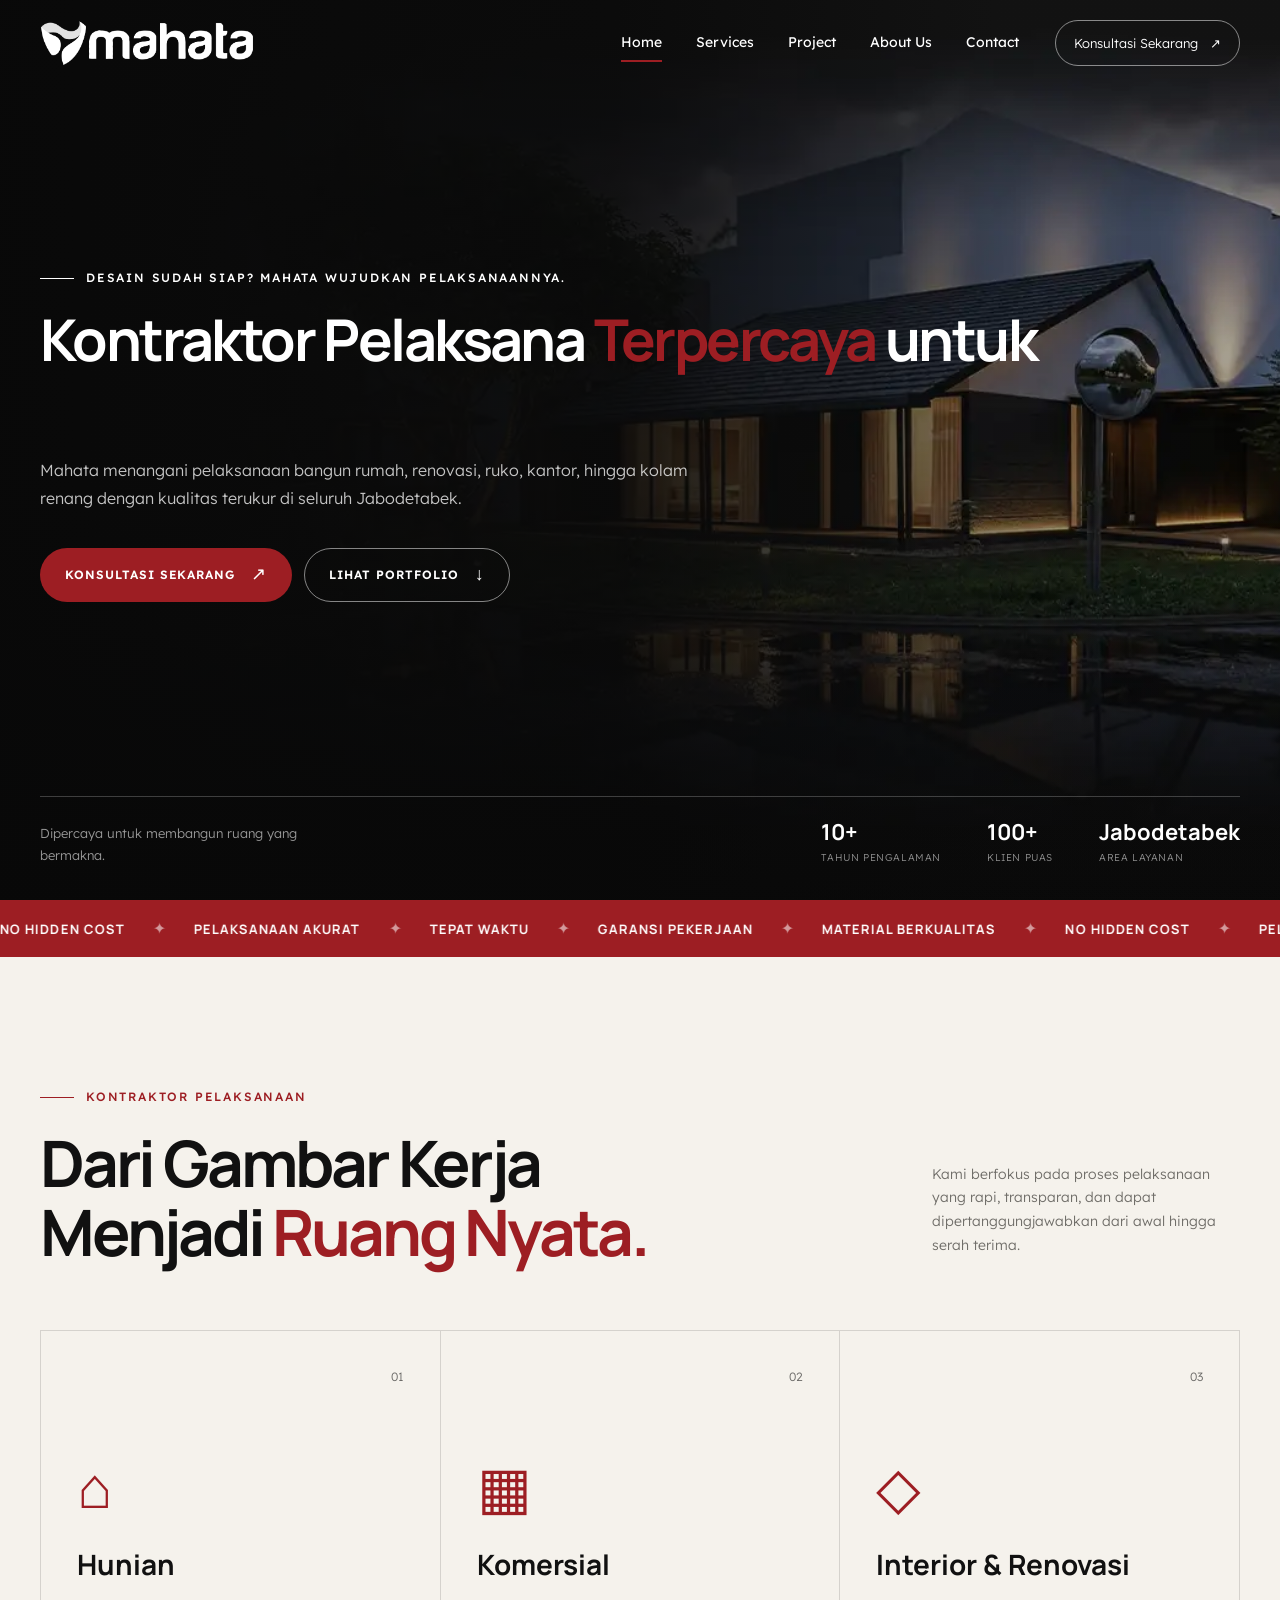
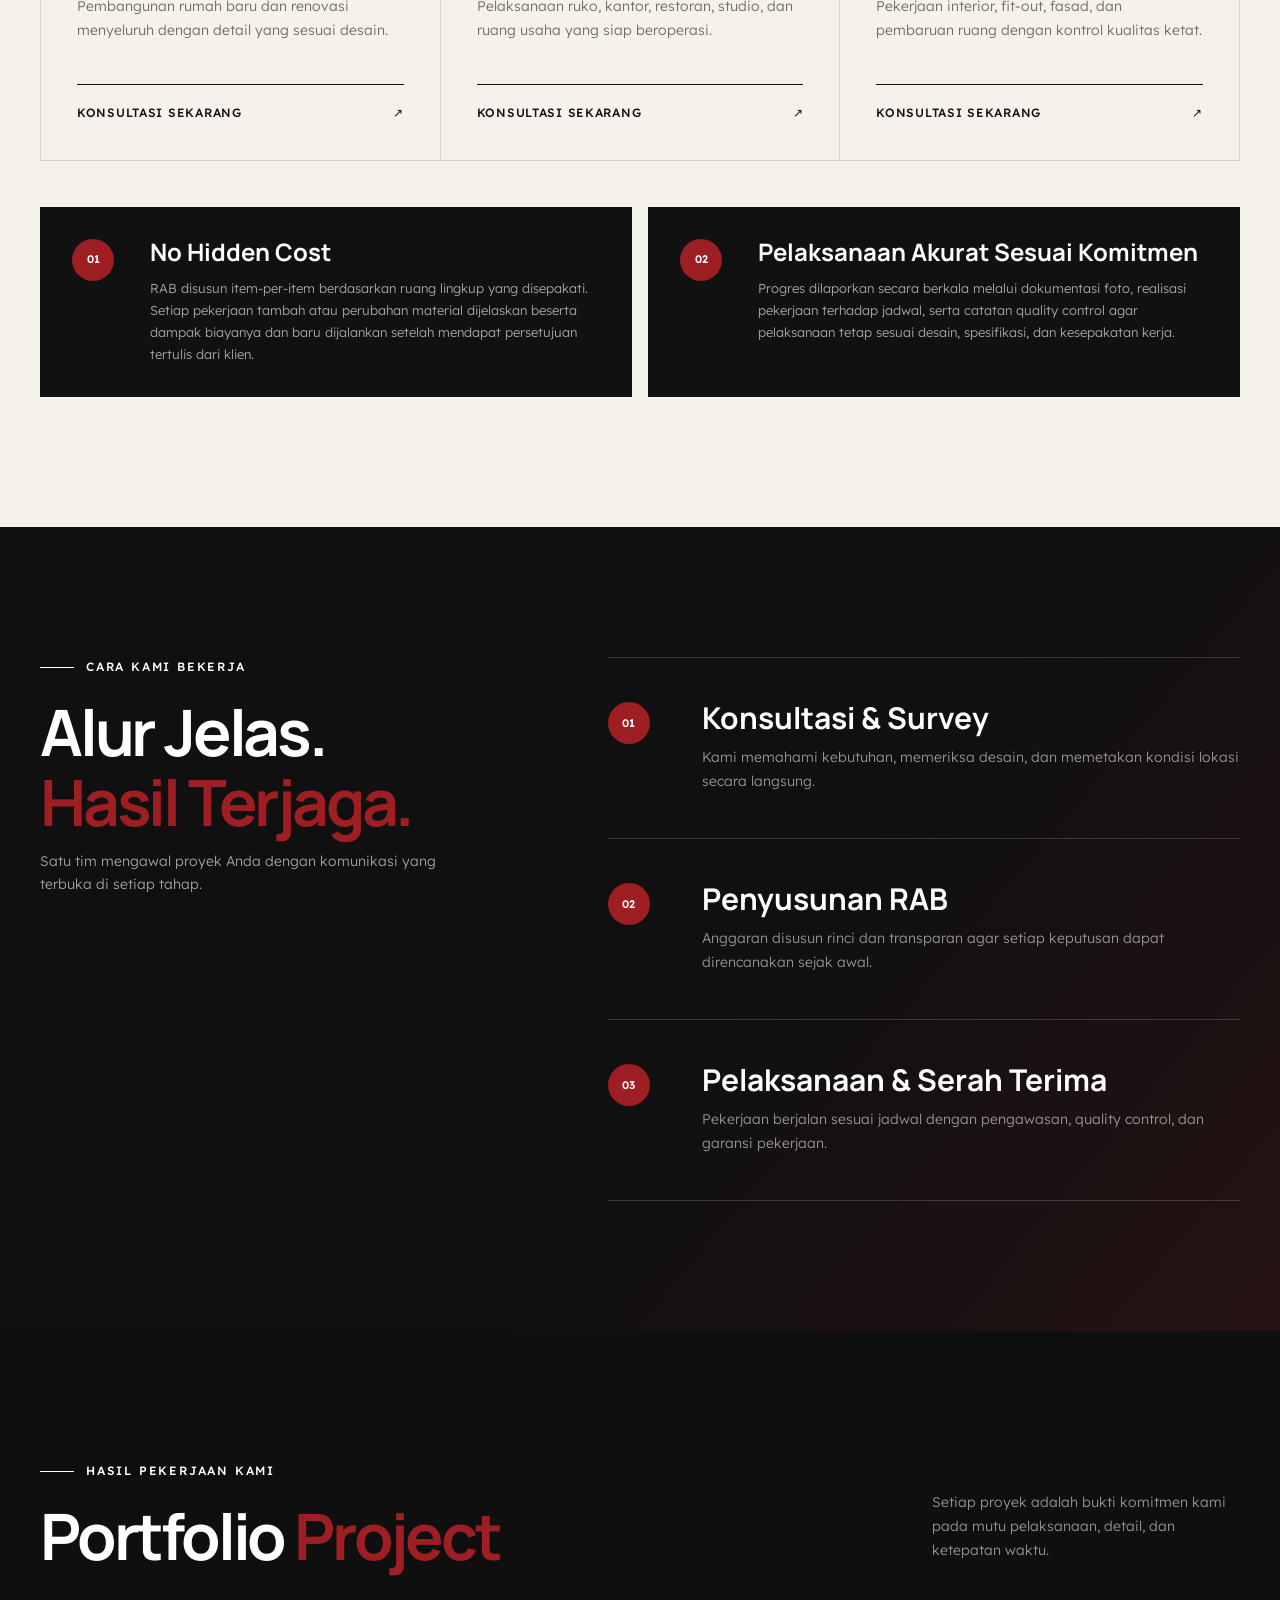
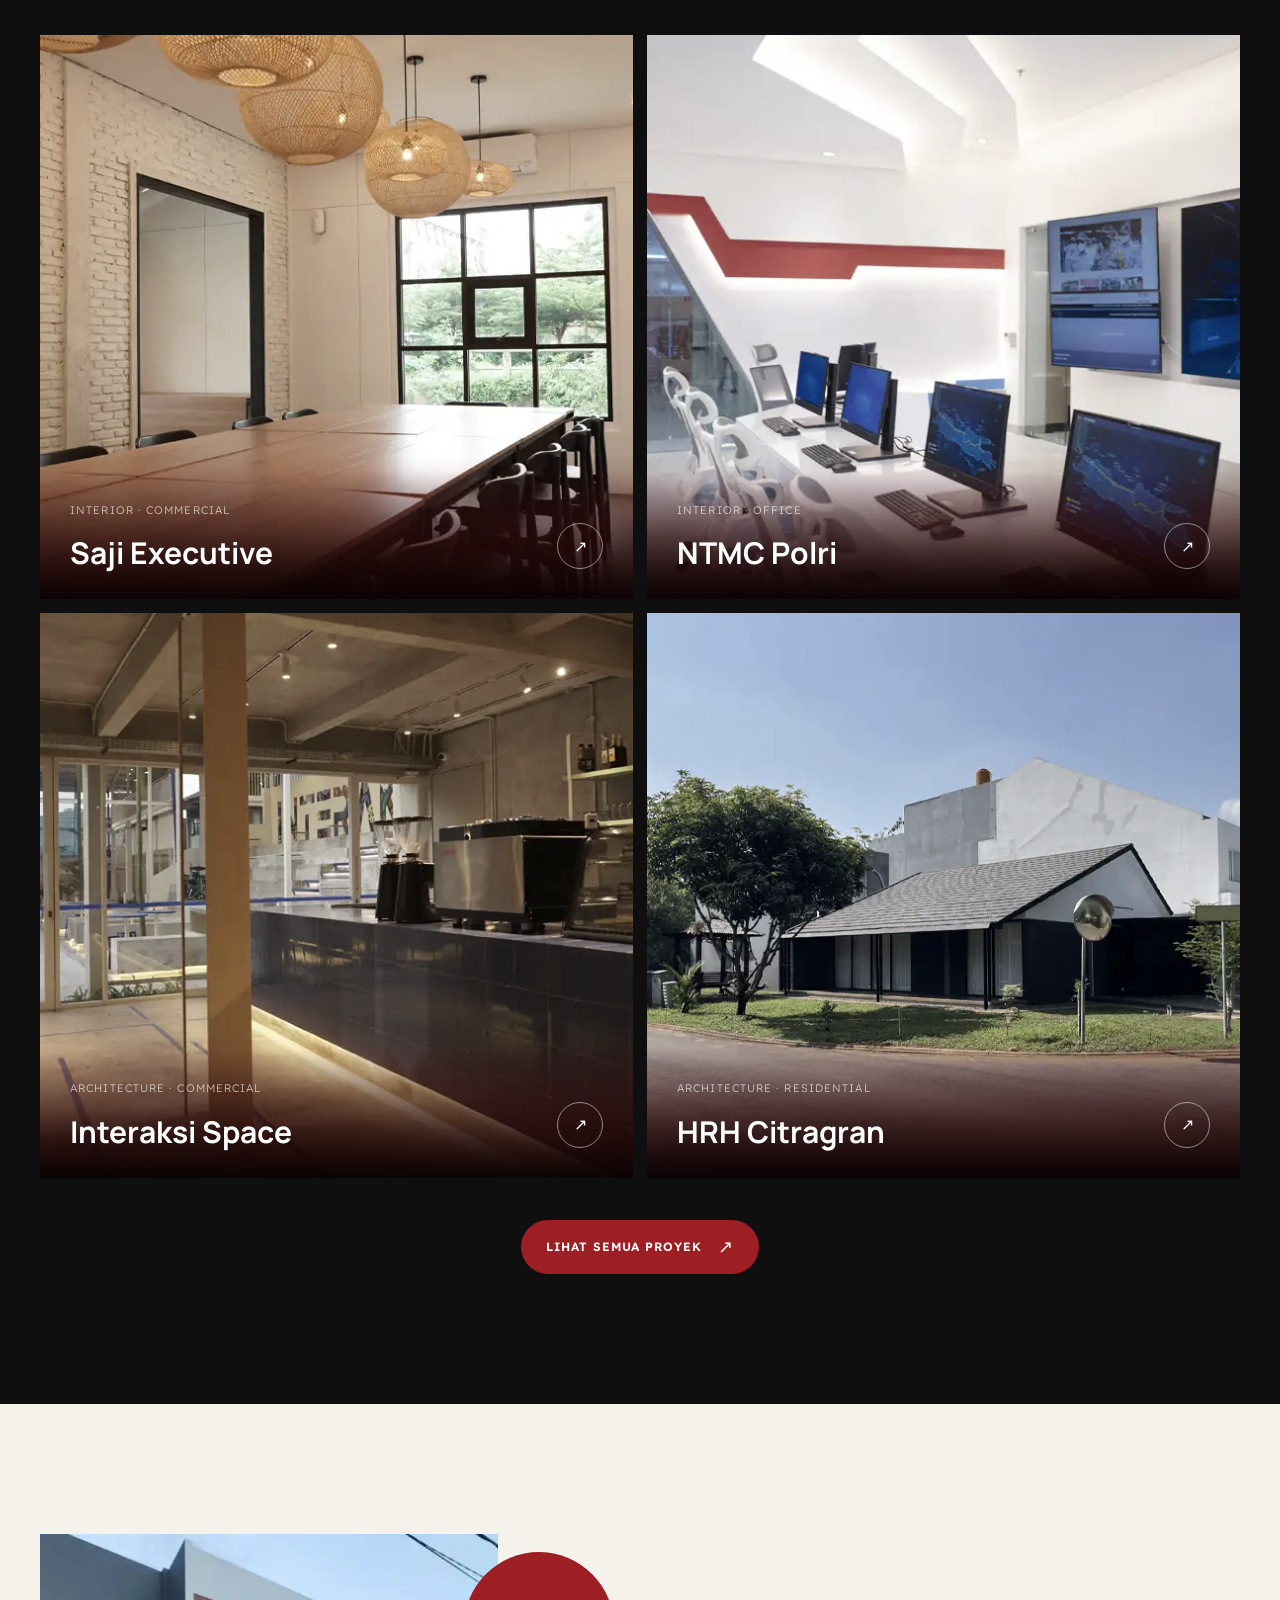
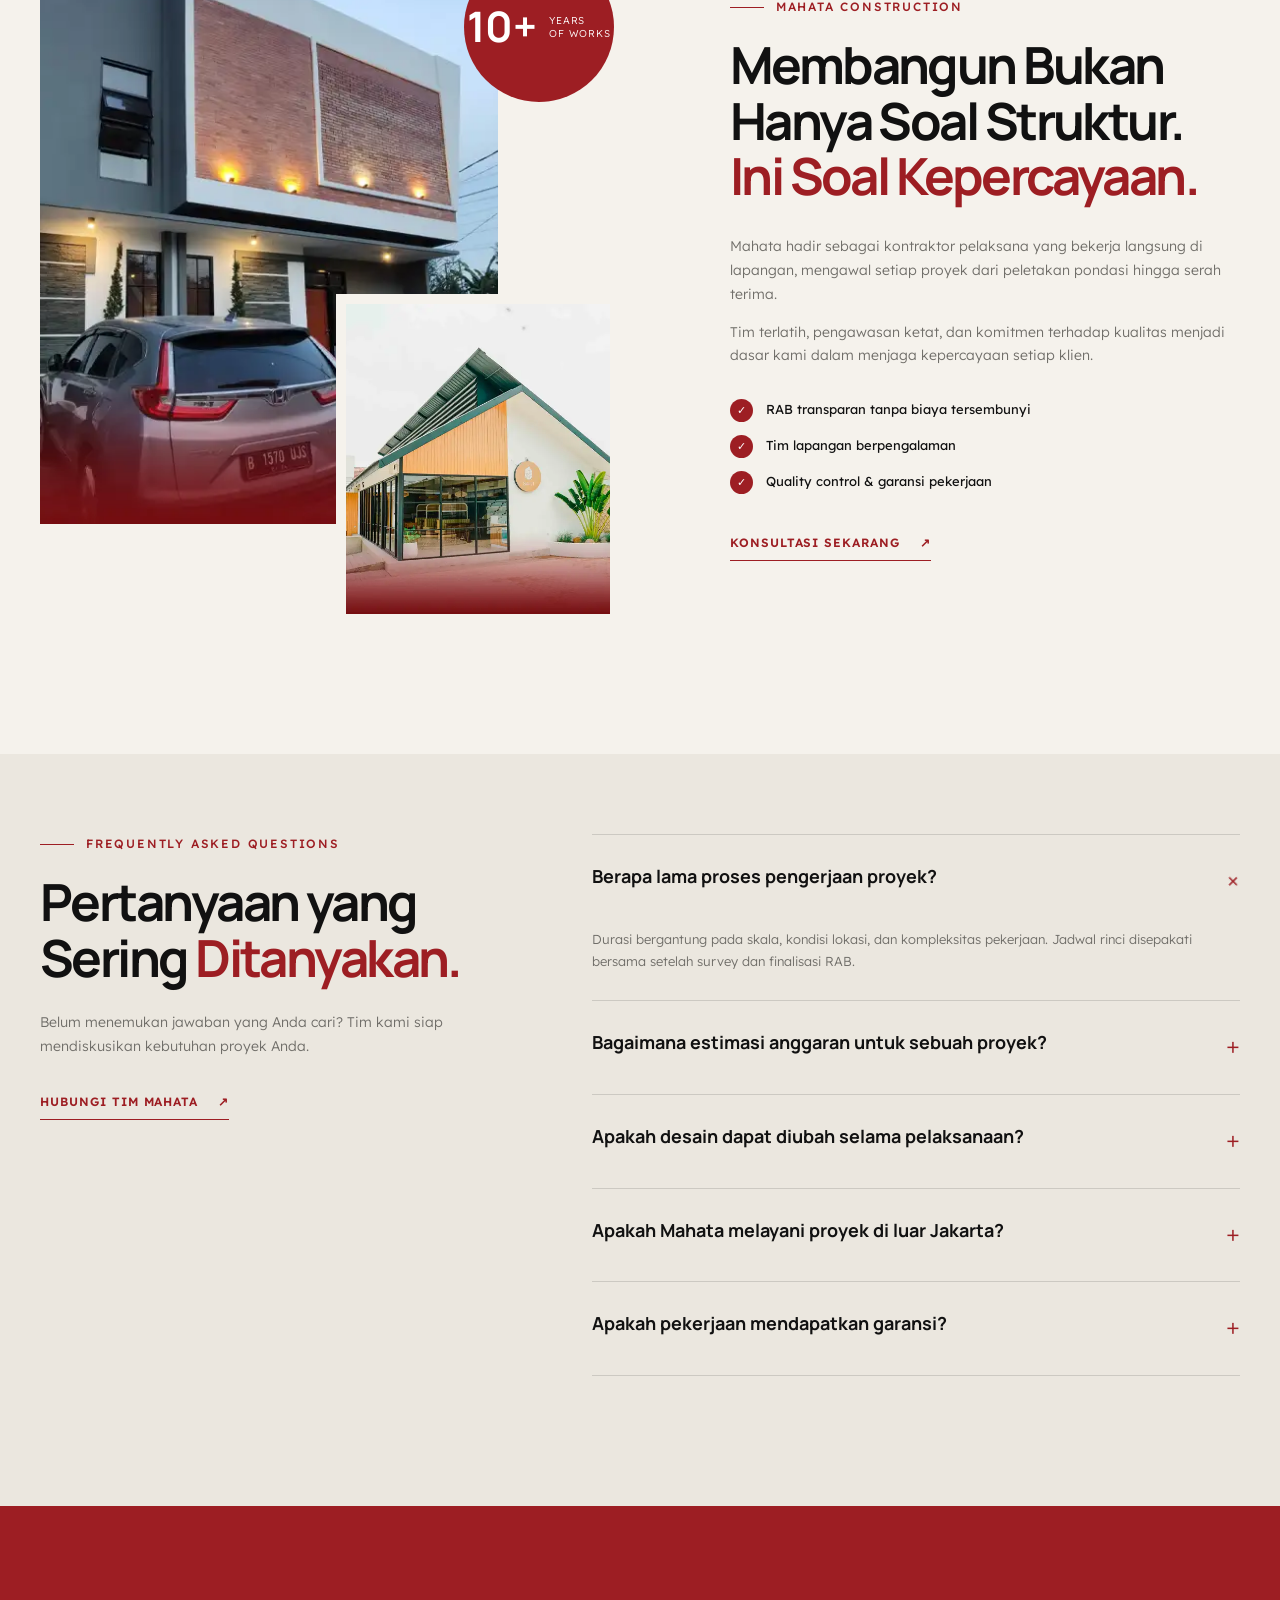
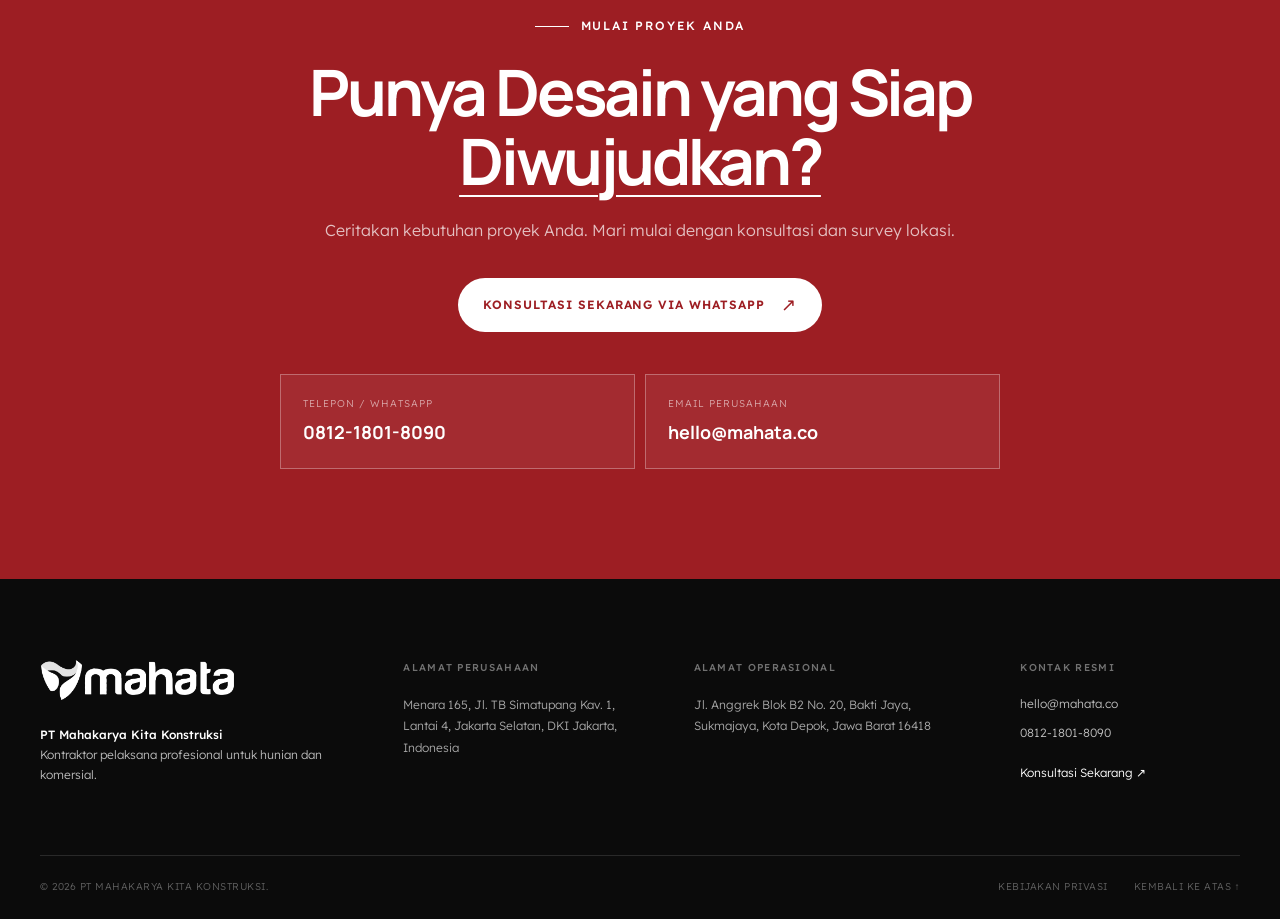
==== index.html @ db88182e "Add files via upload" ====
<!doctype html>
<html lang="id">
<head>
  <!-- Google Tag Manager -->
  <script>(function(w,d,s,l,i){w[l]=w[l]||[];w[l].push({'gtm.start':
  new Date().getTime(),event:'gtm.js'});var f=d.getElementsByTagName(s)[0],
  j=d.createElement(s),dl=l!='dataLayer'?'&l='+l:'';j.async=true;j.src=
  'https://www.googletagmanager.com/gtm.js?id='+i+dl;f.parentNode.insertBefore(j,f);
  })(window,document,'script','dataLayer','GTM-TVHHVD8L');</script>
  <!-- End Google Tag Manager -->
  <meta charset="utf-8">
  <meta name="viewport" content="width=device-width, initial-scale=1">
  <meta name="description" content="Mahata Konstruksi, perusahaan konstruksi dan kontraktor pelaksana untuk pembangunan rumah, renovasi, interior, kantor, dan komersial di Jabodetabek.">
  <meta name="theme-color" content="#0f0f0f">
  <title>Kontraktor Pelaksana &amp; Perusahaan Konstruksi | Mahata Konstruksi</title>
  <link rel="preconnect" href="https://fonts.googleapis.com">
  <link rel="preconnect" href="https://fonts.gstatic.com" crossorigin>
  <link href="https://fonts.googleapis.com/css2?family=Lexend:wght@300;400;500;600&amp;family=Manrope:wght@400;500;600;700;800&amp;display=swap" rel="stylesheet">
  <link rel="stylesheet" href="style.css">
  <script src="script.js" defer></script>
</head>
<body>
  <!-- Google Tag Manager (noscript) -->
  <noscript><iframe src="https://www.googletagmanager.com/ns.html?id=GTM-TVHHVD8L"
  height="0" width="0" style="display:none;visibility:hidden"></iframe></noscript>
  <!-- End Google Tag Manager (noscript) -->
  <a class="skip-link" href="#main">Lewati ke konten utama</a>

  <header class="site-header" data-header>
    <div class="container nav-wrap">
      <a class="brand" href="#home" aria-label="Mahata, kembali ke beranda">
        <img src="assets/mahata-logo.webp" alt="Mahata Construction" width="178" height="37">
      </a>

      <button class="menu-button" type="button" aria-expanded="false" aria-controls="main-nav" data-menu-button>
        <span class="sr-only">Buka menu</span>
        <span></span><span></span>
      </button>

      <nav class="main-nav" id="main-nav" aria-label="Navigasi utama" data-menu>
        <a class="is-active" href="#home">Home</a>
        <a href="#layanan">Services</a>
        <a href="#proyek">Project</a>
        <a href="#tentang">About Us</a>
        <a href="#kontak">Contact</a>
      </nav>

      <a class="nav-cta" href="https://wa.me/6281218018090?text=Halo%20Mahata%2C%20saya%20ingin%20berkonsultasi%20tentang%20proyek%20konstruksi." target="_blank" rel="noopener">Konsultasi Sekarang <span aria-hidden="true">↗</span></a>
    </div>
  </header>

  <main id="main">
    <section class="hero" id="home">
      <div class="hero-shade"></div>
      <div class="container hero-content reveal">
        <p class="eyebrow"><span></span> Desain sudah siap? Mahata wujudkan pelaksanaannya.</p>
        <h1>Kontraktor Pelaksana <em>Terpercaya</em> untuk <span class="rotating-word" aria-label="Hunian dan Komersial"><span aria-hidden="true">Hunian</span><span aria-hidden="true">Komersial</span></span></h1>
        <p class="hero-copy">Mahata menangani pelaksanaan bangun rumah, renovasi, ruko, kantor, hingga kolam renang dengan kualitas terukur di seluruh Jabodetabek.</p>
        <div class="hero-actions">
          <a class="button button-primary" href="https://wa.me/6281218018090?text=Halo%20Mahata%2C%20saya%20ingin%20berkonsultasi%20tentang%20proyek%20konstruksi." target="_blank" rel="noopener">Konsultasi Sekarang <span>↗</span></a>
          <a class="button button-ghost" href="#proyek">Lihat Portfolio <span>↓</span></a>
        </div>
      </div>
      <div class="container hero-foot">
        <p>Dipercaya untuk membangun ruang yang bermakna.</p>
        <div class="hero-stats" aria-label="Statistik Mahata">
          <div><strong>10+</strong><span>Tahun pengalaman</span></div>
          <div><strong>100+</strong><span>Klien puas</span></div>
          <div><strong>Jabodetabek</strong><span>Area layanan</span></div>
        </div>
      </div>
    </section>

    <section class="trust-strip" aria-label="Nilai utama Mahata">
      <div class="marquee">
        <div class="marquee-track">
          <span>No Hidden Cost</span><i>✦</i><span>Pelaksanaan Akurat</span><i>✦</i><span>Tepat Waktu</span><i>✦</i><span>Garansi Pekerjaan</span><i>✦</i><span>Material Berkualitas</span><i>✦</i>
          <span aria-hidden="true">No Hidden Cost</span><i aria-hidden="true">✦</i><span aria-hidden="true">Pelaksanaan Akurat</span><i aria-hidden="true">✦</i><span aria-hidden="true">Tepat Waktu</span><i aria-hidden="true">✦</i><span aria-hidden="true">Garansi Pekerjaan</span><i aria-hidden="true">✦</i><span aria-hidden="true">Material Berkualitas</span><i aria-hidden="true">✦</i>
        </div>
      </div>
    </section>

    <section class="section services" id="layanan">
      <div class="container">
        <div class="section-heading reveal">
          <div>
            <p class="eyebrow dark"><span></span> Kontraktor pelaksanaan</p>
            <h2>Dari Gambar Kerja<br>Menjadi <em>Ruang Nyata.</em></h2>
          </div>
          <p>Kami berfokus pada proses pelaksanaan yang rapi, transparan, dan dapat dipertanggungjawabkan dari awal hingga serah terima.</p>
        </div>

        <div class="service-grid">
          <article class="service-card reveal">
            <span class="service-number">01</span>
            <div class="service-icon" aria-hidden="true">⌂</div>
            <h3>Hunian</h3>
            <p>Pembangunan rumah baru dan renovasi menyeluruh dengan detail yang sesuai desain.</p>
            <a href="https://wa.me/6281218018090?text=Halo%20Mahata%2C%20saya%20ingin%20berkonsultasi%20tentang%20proyek%20hunian." target="_blank" rel="noopener" aria-label="Konsultasi layanan hunian via WhatsApp">Konsultasi Sekarang <span>↗</span></a>
          </article>
          <article class="service-card reveal">
            <span class="service-number">02</span>
            <div class="service-icon" aria-hidden="true">▦</div>
            <h3>Komersial</h3>
            <p>Pelaksanaan ruko, kantor, restoran, studio, dan ruang usaha yang siap beroperasi.</p>
            <a href="https://wa.me/6281218018090?text=Halo%20Mahata%2C%20saya%20ingin%20berkonsultasi%20tentang%20proyek%20komersial." target="_blank" rel="noopener" aria-label="Konsultasi layanan komersial via WhatsApp">Konsultasi Sekarang <span>↗</span></a>
          </article>
          <article class="service-card reveal">
            <span class="service-number">03</span>
            <div class="service-icon" aria-hidden="true">◇</div>
            <h3>Interior &amp; Renovasi</h3>
            <p>Pekerjaan interior, fit-out, fasad, dan pembaruan ruang dengan kontrol kualitas ketat.</p>
            <a href="https://wa.me/6281218018090?text=Halo%20Mahata%2C%20saya%20ingin%20berkonsultasi%20tentang%20interior%20atau%20renovasi." target="_blank" rel="noopener" aria-label="Konsultasi interior dan renovasi via WhatsApp">Konsultasi Sekarang <span>↗</span></a>
          </article>
        </div>

        <div class="usp-proof">
          <article class="usp-proof-card reveal">
            <span>01</span>
            <div>
              <h3>No Hidden Cost</h3>
              <p>RAB disusun item-per-item berdasarkan ruang lingkup yang disepakati. Setiap pekerjaan tambah atau perubahan material dijelaskan beserta dampak biayanya dan baru dijalankan setelah mendapat persetujuan tertulis dari klien.</p>
            </div>
          </article>
          <article class="usp-proof-card reveal">
            <span>02</span>
            <div>
              <h3>Pelaksanaan Akurat Sesuai Komitmen</h3>
              <p>Progres dilaporkan secara berkala melalui dokumentasi foto, realisasi pekerjaan terhadap jadwal, serta catatan quality control agar pelaksanaan tetap sesuai desain, spesifikasi, dan kesepakatan kerja.</p>
            </div>
          </article>
        </div>
      </div>
    </section>

    <section class="section process">
      <div class="container process-layout">
        <div class="process-intro reveal">
          <p class="eyebrow"><span></span> Cara kami bekerja</p>
          <h2>Alur Jelas.<br><em>Hasil Terjaga.</em></h2>
          <p>Satu tim mengawal proyek Anda dengan komunikasi yang terbuka di setiap tahap.</p>
        </div>
        <ol class="process-list">
          <li class="reveal">
            <span>01</span>
            <div><h3>Konsultasi &amp; Survey</h3><p>Kami memahami kebutuhan, memeriksa desain, dan memetakan kondisi lokasi secara langsung.</p></div>
          </li>
          <li class="reveal">
            <span>02</span>
            <div><h3>Penyusunan RAB</h3><p>Anggaran disusun rinci dan transparan agar setiap keputusan dapat direncanakan sejak awal.</p></div>
          </li>
          <li class="reveal">
            <span>03</span>
            <div><h3>Pelaksanaan &amp; Serah Terima</h3><p>Pekerjaan berjalan sesuai jadwal dengan pengawasan, quality control, dan garansi pekerjaan.</p></div>
          </li>
        </ol>
      </div>
    </section>

    <section class="section projects" id="proyek">
      <div class="container">
        <div class="section-heading light reveal">
          <div>
            <p class="eyebrow"><span></span> Hasil pekerjaan kami</p>
            <h2>Portfolio <em>Project</em></h2>
          </div>
          <p>Setiap proyek adalah bukti komitmen kami pada mutu pelaksanaan, detail, dan ketepatan waktu.</p>
        </div>

        <div class="project-grid">
          <a class="project-card project-wide reveal" href="portfolio.html#saji-executive" aria-label="Lihat galeri Saji Executive">
            <img src="assets/project-saji.webp" alt="Interior Saji Executive" loading="lazy">
            <div class="project-overlay"><p>Interior · Commercial</p><h3>Saji Executive</h3><span>↗</span></div>
          </a>
          <a class="project-card reveal" href="portfolio.html#ntmc-polri" aria-label="Lihat galeri NTMC Polri">
            <img src="assets/project-ntmc.webp" alt="Proyek NTMC Polri" loading="lazy">
            <div class="project-overlay"><p>Interior · Office</p><h3>NTMC Polri</h3><span>↗</span></div>
          </a>
          <article class="project-card reveal">
            <img src="assets/project-interaksi.webp" alt="Interaksi Space Bekasi" loading="lazy">
            <div class="project-overlay"><p>Architecture · Commercial</p><h3>Interaksi Space</h3><span>↗</span></div>
          </article>
          <article class="project-card project-wide reveal">
            <img src="assets/project-citragran.webp" alt="Hunian HRH Citragran" loading="lazy">
            <div class="project-overlay"><p>Architecture · Residential</p><h3>HRH Citragran</h3><span>↗</span></div>
          </article>
        </div>
        <div class="projects-more">
          <a class="button button-primary" href="portfolio.html">Lihat Semua Proyek <span>↗</span></a>
        </div>
      </div>
    </section>

    <section class="section about" id="tentang">
      <div class="container about-grid">
        <div class="about-collage reveal">
          <img class="about-main" src="assets/project-yenny.webp" alt="Proyek hunian Rumah Yenny Bogor" loading="lazy">
          <img class="about-small" src="assets/project-saji-resto.webp" alt="Proyek komersial Saji Resto Citayam" loading="lazy">
          <div class="experience"><strong>10+</strong><span>Years<br>of works</span></div>
        </div>
        <div class="about-copy reveal">
          <p class="eyebrow dark"><span></span> Mahata Construction</p>
          <h2>Membangun Bukan Hanya Soal Struktur. <em>Ini Soal Kepercayaan.</em></h2>
          <p>Mahata hadir sebagai kontraktor pelaksana yang bekerja langsung di lapangan, mengawal setiap proyek dari peletakan pondasi hingga serah terima.</p>
          <p>Tim terlatih, pengawasan ketat, dan komitmen terhadap kualitas menjadi dasar kami dalam menjaga kepercayaan setiap klien.</p>
          <ul class="checks">
            <li><span>✓</span> RAB transparan tanpa biaya tersembunyi</li>
            <li><span>✓</span> Tim lapangan berpengalaman</li>
            <li><span>✓</span> Quality control &amp; garansi pekerjaan</li>
          </ul>
          <a class="text-link" href="https://wa.me/6281218018090?text=Halo%20Mahata%2C%20saya%20ingin%20mengenal%20layanan%20Mahata%20lebih%20lanjut." target="_blank" rel="noopener">Konsultasi Sekarang <span>↗</span></a>
        </div>
      </div>
    </section>

    <section class="section faq">
      <div class="container faq-grid">
        <div class="reveal">
          <p class="eyebrow dark"><span></span> Frequently asked questions</p>
          <h2>Pertanyaan yang Sering <em>Ditanyakan.</em></h2>
          <p class="faq-intro">Belum menemukan jawaban yang Anda cari? Tim kami siap mendiskusikan kebutuhan proyek Anda.</p>
          <a class="text-link" href="https://wa.me/6281218018090?text=Halo%20Mahata%2C%20saya%20memiliki%20pertanyaan%20tentang%20layanan%20konstruksi." target="_blank" rel="noopener">Hubungi Tim Mahata <span>↗</span></a>
        </div>
        <div class="accordion" data-accordion>
          <article class="accordion-item is-open reveal">
            <button type="button" aria-expanded="true"><span>Berapa lama proses pengerjaan proyek?</span><i>+</i></button>
            <div class="accordion-content"><p>Durasi bergantung pada skala, kondisi lokasi, dan kompleksitas pekerjaan. Jadwal rinci disepakati bersama setelah survey dan finalisasi RAB.</p></div>
          </article>
          <article class="accordion-item reveal">
            <button type="button" aria-expanded="false"><span>Bagaimana estimasi anggaran untuk sebuah proyek?</span><i>+</i></button>
            <div class="accordion-content"><p>Estimasi disusun setelah kami mempelajari desain, melakukan survey, dan mengukur kondisi lapangan. RAB diberikan secara rinci per item pekerjaan dan material sehingga klien dapat meninjau biaya sebelum menyetujui pelaksanaan.</p></div>
          </article>
          <article class="accordion-item reveal">
            <button type="button" aria-expanded="false"><span>Apakah desain dapat diubah selama pelaksanaan?</span><i>+</i></button>
            <div class="accordion-content"><p>Bisa, selama perubahan masih memungkinkan secara teknis. Dampaknya terhadap biaya, material, dan jadwal akan kami dokumentasikan dalam pekerjaan tambah-kurang dan harus disetujui klien sebelum dikerjakan.</p></div>
          </article>
          <article class="accordion-item reveal">
            <button type="button" aria-expanded="false"><span>Apakah Mahata melayani proyek di luar Jakarta?</span><i>+</i></button>
            <div class="accordion-content"><p>Ya. Area layanan utama kami mencakup Jakarta, Bogor, Depok, Tangerang, dan Bekasi. Untuk lokasi lain, silakan hubungi tim kami agar kebutuhan dan akses proyek dapat ditinjau terlebih dahulu.</p></div>
          </article>
          <article class="accordion-item reveal">
            <button type="button" aria-expanded="false"><span>Apakah pekerjaan mendapatkan garansi?</span><i>+</i></button>
            <div class="accordion-content"><p>Ya. Ketentuan garansi pekerjaan dijelaskan dalam kontrak sesuai lingkup dan jenis pekerjaan proyek.</p></div>
          </article>
        </div>
      </div>
    </section>

    <section class="contact" id="kontak">
      <div class="container contact-inner reveal">
        <p class="eyebrow"><span></span> Mulai proyek Anda</p>
        <h2>Punya Desain yang Siap <em>Diwujudkan?</em></h2>
        <p>Ceritakan kebutuhan proyek Anda. Mari mulai dengan konsultasi dan survey lokasi.</p>
        <a class="button button-light" href="https://wa.me/6281218018090?text=Halo%20Mahata%2C%20saya%20ingin%20berkonsultasi%20tentang%20proyek%20konstruksi." target="_blank" rel="noopener">Konsultasi Sekarang via WhatsApp <span>↗</span></a>

        <div class="contact-cards">
          <a href="tel:+6281218018090"><span>Telepon / WhatsApp</span><strong>0812-1801-8090</strong></a>
          <a href="mailto:hello@mahata.co"><span>Email Perusahaan</span><strong>hello@mahata.co</strong></a>
        </div>
      </div>
    </section>
  </main>

  <footer class="site-footer">
    <div class="container footer-grid">
      <div class="footer-brand">
        <img src="assets/mahata-logo.webp" alt="Mahata Construction" width="178" height="37">
        <p><strong>PT Mahakarya Kita Konstruksi</strong><br>Kontraktor pelaksana profesional untuk hunian dan komersial.</p>
      </div>
      <div class="footer-address">
        <p class="footer-label">Alamat Perusahaan</p>
        <address>Menara 165, Jl. TB Simatupang Kav. 1, Lantai 4, Jakarta Selatan, DKI Jakarta, Indonesia</address>
      </div>
      <div class="footer-address">
        <p class="footer-label">Alamat Operasional</p>
        <address>Jl. Anggrek Blok B2 No. 20, Bakti Jaya, Sukmajaya, Kota Depok, Jawa Barat 16418</address>
      </div>
      <div class="footer-contact">
        <p class="footer-label">Kontak Resmi</p>
        <a href="mailto:hello@mahata.co">hello@mahata.co</a>
        <a href="tel:+6281218018090">0812-1801-8090</a>
        <a href="https://wa.me/6281218018090?text=Halo%20Mahata%2C%20saya%20ingin%20berkonsultasi%20tentang%20proyek%20konstruksi." target="_blank" rel="noopener">Konsultasi Sekarang ↗</a>
      </div>
    </div>
    <div class="container footer-bottom">
      <p>© <span data-year></span> PT Mahakarya Kita Konstruksi.</p>
      <div><a href="privacy-policy.html">Kebijakan Privasi</a><a href="#home">Kembali ke atas ↑</a></div>
    </div>
  </footer>
</body>
</html>
---- style.css ----
:root {
  --ink: #111111;
  --paper: #f5f2ec;
  --white: #ffffff;
  --red: #9d1e23;
  --red-dark: #761418;
  --muted: #706e69;
  --line: rgba(17, 17, 17, .14);
  --container: min(1200px, calc(100% - 48px));
}

* { box-sizing: border-box; }
*, *::before, *::after { animation: none !important; transition: none !important; }
html { scroll-behavior: smooth; scroll-padding-top: 92px; }
body { margin: 0; color: var(--ink); background: var(--paper); font-family: "Lexend", sans-serif; font-weight: 300; line-height: 1.7; }
body.menu-open { overflow: hidden; }
img { display: block; max-width: 100%; }
a { color: inherit; text-decoration: none; }
button { font: inherit; }
.container { width: var(--container); margin-inline: auto; }
.sr-only { position: absolute; width: 1px; height: 1px; padding: 0; margin: -1px; overflow: hidden; clip: rect(0, 0, 0, 0); white-space: nowrap; border: 0; }
.skip-link { position: fixed; left: 16px; top: -80px; z-index: 1000; background: white; color: black; padding: 10px 16px; }
.skip-link:focus { top: 16px; }

.site-header { position: fixed; inset: 0 0 auto; z-index: 100; padding: 20px 0; color: white; }
.site-header.is-scrolled { padding: 12px 0; background: rgba(15, 15, 15, .92); box-shadow: 0 10px 40px rgba(0, 0, 0, .18); backdrop-filter: blur(16px); }
.nav-wrap { display: flex; align-items: center; justify-content: space-between; gap: 36px; }
.brand img { width: auto; height: 46px; object-fit: contain; filter: brightness(0) invert(1); }
.main-nav { display: flex; align-items: center; gap: 34px; margin-left: auto; }
.main-nav a { position: relative; font-size: 14px; font-weight: 400; }
.main-nav a::after { content: ""; position: absolute; left: 0; bottom: -7px; width: 0; height: 2px; background: var(--red); }
.main-nav a:hover::after, .main-nav a.is-active::after { width: 100%; }
.nav-cta { display: inline-flex; align-items: center; gap: 12px; padding: 11px 18px; border: 1px solid rgba(255,255,255,.5); border-radius: 999px; font-size: 13px; }
.nav-cta:hover { background: white; color: var(--red); border-color: white; }
.menu-button { display: none; width: 44px; height: 44px; border: 0; background: transparent; padding: 12px; }
.menu-button span:not(.sr-only) { display: block; width: 100%; height: 2px; margin: 6px 0; background: white; }

.hero { position: relative; min-height: 100svh; display: flex; flex-direction: column; justify-content: center; color: white; background: #171717 url("assets/hero.webp") center/cover no-repeat; overflow: hidden; }
.hero-shade { position: absolute; inset: 0; background: linear-gradient(90deg, rgba(8,8,8,.94) 0%, rgba(8,8,8,.75) 48%, rgba(8,8,8,.16) 78%), linear-gradient(0deg, rgba(8,8,8,.75), transparent 45%); }
.hero-content { position: relative; z-index: 1; padding: 160px 0 190px; }
.eyebrow { display: flex; align-items: center; gap: 12px; margin: 0 0 20px; font-size: 12px; font-weight: 500; letter-spacing: .15em; text-transform: uppercase; }
.eyebrow span { width: 34px; height: 1px; background: currentColor; }
.eyebrow.dark { color: var(--red); }
h1, h2, h3 { font-family: "Manrope", sans-serif; line-height: 1.08; margin-top: 0; }
h1 { max-width: 1120px; margin-bottom: 24px; font-size: clamp(2.75rem, 4.5vw, 5.1rem); line-height: 1.07; letter-spacing: -.045em; font-weight: 700; }
h1 em, h2 em { color: var(--red); font-style: normal; }
.rotating-word { position: relative; display: inline-block; width: 5.05em; height: 1.05em; overflow: hidden; vertical-align: -.12em; color: var(--red); }
.rotating-word span { position: absolute; inset: 0 auto auto 0; white-space: nowrap; opacity: 0; animation-duration: 6s !important; animation-iteration-count: infinite !important; animation-timing-function: ease-in-out !important; }
.rotating-word span:first-child { animation-name: word-hunian !important; }
.rotating-word span:last-child { animation-name: word-komersial !important; }
@keyframes word-hunian {
  0%, 42% { opacity: 1; transform: translateY(0); }
  46%, 96% { opacity: 0; transform: translateY(-35%); }
  97% { opacity: 0; transform: translateY(35%); }
  100% { opacity: 1; transform: translateY(0); }
}
@keyframes word-komersial {
  0%, 48% { opacity: 0; transform: translateY(35%); }
  52%, 92% { opacity: 1; transform: translateY(0); }
  96%, 100% { opacity: 0; transform: translateY(-35%); }
}
.hero-copy { max-width: 660px; margin: 0 0 36px; color: rgba(255,255,255,.76); font-size: 16px; }
.hero-actions { display: flex; flex-wrap: wrap; gap: 12px; }
.button { display: inline-flex; justify-content: center; align-items: center; gap: 16px; min-height: 54px; padding: 0 24px; border: 1px solid transparent; border-radius: 999px; font-size: 12px; font-weight: 600; letter-spacing: .08em; text-transform: uppercase; }
.button span { font-size: 18px; font-weight: 300; }
.button-primary { background: var(--red); color: white; }
.button-primary:hover { background: var(--red-dark); transform: translateY(-2px); }
.button-ghost { border-color: rgba(255,255,255,.5); color: white; }
.button-ghost:hover { background: white; color: var(--ink); }
.button-light { background: white; color: var(--red); }
.button-light:hover { background: var(--ink); color: white; transform: translateY(-2px); }
.hero-foot { position: absolute; z-index: 1; inset: auto 0 34px; display: flex; align-items: flex-end; justify-content: space-between; border-top: 1px solid rgba(255,255,255,.22); padding-top: 24px; }
.hero-foot > p { max-width: 260px; margin: 0; color: rgba(255,255,255,.58); font-size: 13px; }
.hero-stats { display: flex; gap: 46px; }
.hero-stats div { display: flex; flex-direction: column; }
.hero-stats strong { font-family: "Manrope", sans-serif; font-size: 22px; line-height: 1; }
.hero-stats span { margin-top: 6px; color: rgba(255,255,255,.55); font-size: 10px; letter-spacing: .06em; text-transform: uppercase; }

.trust-strip { padding: 15px 0; overflow: hidden; color: white; background: var(--red); }
.marquee { overflow: hidden; }
.marquee-track { display: flex; flex-wrap: nowrap; align-items: center; gap: 0; width: max-content; will-change: transform; animation: trust-marquee 24s linear infinite !important; }
.marquee-track > * { flex: none; margin-right: 28px; }
.marquee-track span { font-family: "Manrope", sans-serif; font-size: 13px; font-weight: 700; letter-spacing: .08em; text-transform: uppercase; }
.marquee-track i { font-style: normal; opacity: .55; }
@keyframes trust-marquee {
  to { transform: translateX(-50%); }
}

.section { padding: 130px 0; }
.section-heading { display: grid; grid-template-columns: 1.45fr .55fr; gap: 80px; align-items: end; margin-bottom: 64px; }
.section-heading h2, .process h2, .about h2, .faq h2, .contact h2 { margin-bottom: 0; font-size: clamp(2.7rem, 5vw, 5.2rem); letter-spacing: -.05em; font-weight: 700; }
.section-heading > p { margin: 0 0 8px; color: var(--muted); font-size: 14px; }
.services { background: var(--paper); }
.service-grid { display: grid; grid-template-columns: repeat(3, 1fr); border-top: 1px solid var(--line); border-left: 1px solid var(--line); }
.service-card { position: relative; min-height: 430px; display: flex; flex-direction: column; padding: 36px; border-right: 1px solid var(--line); border-bottom: 1px solid var(--line); overflow: hidden; }
.service-card::before { content: ""; position: absolute; inset: auto 0 0; height: 0; background: var(--red); }
.service-card > * { position: relative; z-index: 1; }
.service-card:hover { color: white; transform: translateY(-8px); box-shadow: 0 28px 70px rgba(85,22,24,.18); }
.service-card:hover::before { height: 100%; }
.service-number { align-self: flex-end; font-size: 12px; opacity: .6; }
.service-icon { margin: 70px 0 34px; font-family: "Manrope", sans-serif; font-size: 58px; line-height: 1; color: var(--red); }
.service-card:hover .service-icon { color: white; }
.service-card h3 { margin-bottom: 16px; font-size: 28px; }
.service-card p { margin: 0 0 30px; color: var(--muted); font-size: 14px; }
.service-card:hover p { color: rgba(255,255,255,.75); }
.service-card a { margin-top: auto; display: flex; justify-content: space-between; padding-top: 18px; border-top: 1px solid currentColor; font-size: 12px; font-weight: 500; letter-spacing: .06em; text-transform: uppercase; }
.usp-proof { display: grid; grid-template-columns: repeat(2, 1fr); gap: 16px; margin-top: 46px; }
.usp-proof-card { display: grid; grid-template-columns: 56px 1fr; gap: 22px; padding: 32px; color: white; background: var(--ink); }
.usp-proof-card > span { width: 42px; height: 42px; display: grid; place-items: center; border-radius: 50%; background: var(--red); font-size: 11px; font-weight: 600; }
.usp-proof-card h3 { margin-bottom: 12px; font-size: 24px; }
.usp-proof-card p { margin: 0; color: rgba(255,255,255,.62); font-size: 13px; }

.process { color: white; background: linear-gradient(130deg, #101010 0%, #101010 58%, #251214 100%); }
.process-layout { display: grid; grid-template-columns: .85fr 1.15fr; gap: 100px; }
.process-intro { position: sticky; top: 140px; align-self: start; }
.process-intro > p:last-child { max-width: 430px; color: rgba(255,255,255,.6); font-size: 14px; }
.process-list { margin: 0; padding: 0; list-style: none; border-top: 1px solid rgba(255,255,255,.16); }
.process-list li { display: grid; grid-template-columns: 72px 1fr; gap: 22px; padding: 44px 0; border-bottom: 1px solid rgba(255,255,255,.16); }
.process-list > li > span { width: 42px; height: 42px; display: grid; place-items: center; border-radius: 50%; background: var(--red); font-size: 11px; font-weight: 600; }
.process-list h3 { margin-bottom: 12px; font-size: 30px; }
.process-list p { max-width: 560px; margin: 0; color: rgba(255,255,255,.55); font-size: 14px; }

.projects { color: white; background: #0f0f0f; }
.section-heading.light > p { color: rgba(255,255,255,.55); }
.project-grid { display: grid; grid-template-columns: repeat(2, 1fr); gap: 14px; }
.project-card { position: relative; display: block; aspect-ratio: 1.05; overflow: hidden; background: #222; }
.project-card img { width: 100%; height: 100%; object-fit: cover; filter: saturate(.72); }
.project-card:hover img { transform: scale(1.045); filter: saturate(1); }
.project-overlay { position: absolute; inset: auto 0 0; display: grid; grid-template-columns: 1fr auto; align-items: end; padding: 30px; color: white; background: linear-gradient(transparent, rgba(0,0,0,.88)); }
.project-overlay p { grid-column: 1 / -1; margin: 0 0 4px; color: rgba(255,255,255,.65); font-size: 11px; text-transform: uppercase; letter-spacing: .1em; }
.project-overlay h3 { margin: 0; font-size: 30px; }
.project-overlay > span { width: 46px; height: 46px; display: grid; place-items: center; border: 1px solid rgba(255,255,255,.5); border-radius: 50%; }
.projects-more { display: flex; justify-content: center; margin-top: 42px; }

/* Portfolio */
.portfolio-page { background: #f3f0ea; }
.portfolio-hero { min-height: 620px; display: flex; align-items: flex-end; padding: 190px 0 105px; color: white; background: linear-gradient(120deg, rgba(8,8,8,.96), rgba(8,8,8,.72)), url("assets/covers/saji-function-hall.webp") center/cover; }
.portfolio-hero h1 { max-width: 940px; margin: 0; font-size: clamp(3.6rem, 8vw, 7.8rem); line-height: .94; letter-spacing: -.065em; }
.portfolio-hero h1 em { color: var(--red); font-style: normal; }
.portfolio-hero > .container > p:not(.eyebrow) { max-width: 620px; margin: 30px 0 0; color: rgba(255,255,255,.68); }
.portfolio-jump { display: flex; flex-wrap: wrap; gap: 12px; margin-top: 34px; }
.portfolio-jump a, .drive-source-link { display: inline-flex; padding: 12px 20px; border: 1px solid currentColor; border-radius: 999px; font-size: 12px; font-weight: 500; }
.project-directory { background: #f3f0ea; }
.project-name-grid { display: grid; grid-template-columns: repeat(3, 1fr); gap: 0; margin: 0 0 38px; padding: 0; border-top: 1px solid rgba(15,15,15,.18); list-style: none; }
.project-name-grid li { padding: 0; border-bottom: 1px solid rgba(15,15,15,.14); color: #373737; font-size: 13px; }
.project-name-grid a { display: flex; justify-content: space-between; gap: 12px; padding: 17px 14px 17px 0; }
.project-name-grid a::after { content: "↗"; color: var(--red); }
.project-name-grid a:hover { color: var(--red); }
.drive-source-link { color: var(--red); }
.project-gallery-section { padding: 120px 0; color: white; background: #101010; scroll-margin-top: 76px; }
.project-gallery-section.gallery-light { color: var(--ink); background: #e9e5de; }
.gallery-heading { display: grid; grid-template-columns: 1fr; gap: 0; align-items: end; margin-bottom: 50px; }
.gallery-heading h2 { margin: 0; font-size: clamp(3rem, 6vw, 6.2rem); line-height: 1; letter-spacing: -.055em; }
.gallery-heading > p { max-width: 420px; margin: 0 0 7px; color: rgba(255,255,255,.56); font-size: 13px; }
.gallery-light .gallery-heading > p { color: var(--muted); }
.gallery-grid { display: grid; grid-template-columns: repeat(3, 1fr); gap: 12px; }
.gallery-item { position: relative; display: block; width: 100%; aspect-ratio: 4 / 3; padding: 0; overflow: hidden; color: inherit; background: #222; border: 0; font: inherit; text-align: left; cursor: zoom-in; }
.gallery-item:nth-child(7n + 1) { grid-column: span 2; grid-row: span 2; }
.gallery-item img { width: 100%; height: 100%; object-fit: cover; }
.portfolio-project-grid img, [data-lightbox-image] { -webkit-user-drag: none; user-select: none; }
.gallery-item span { position: absolute; right: 12px; bottom: 12px; padding: 7px 11px; color: white; background: rgba(0,0,0,.68); border-radius: 999px; font-size: 10px; text-transform: uppercase; letter-spacing: .08em; }
.portfolio-project-grid { display: grid; grid-template-columns: repeat(3, 1fr); gap: 34px 16px; }
.portfolio-project-card { min-width: 0; scroll-margin-top: 92px; }
.portfolio-project-card .gallery-item,
.portfolio-project-card .gallery-item:nth-child(7n + 1) { grid-column: auto; grid-row: auto; aspect-ratio: 4 / 3; }
.portfolio-project-title { padding: 18px 2px 0; }
.portfolio-project-title h3 { margin: 0; font-size: 18px; line-height: 1.35; letter-spacing: -.025em; }
.portfolio-all-projects { display: flex; justify-content: center; margin-top: 68px; }
.portfolio-lightbox { position: fixed; inset: 0; z-index: 300; display: grid; grid-template-columns: 72px minmax(0, 1fr) 72px; align-items: center; padding: 28px; color: white; background: rgba(5,5,5,.96); touch-action: pan-y; }
.portfolio-lightbox[hidden] { display: none; }
.portfolio-lightbox figure { width: min(1120px, 100%); margin: 0 auto; }
.lightbox-media { position: relative; }
.portfolio-lightbox figure img { display: block; width: 100%; max-height: calc(100vh - 130px); object-fit: contain; }
.portfolio-lightbox figcaption { display: flex; justify-content: space-between; gap: 20px; padding-top: 14px; color: rgba(255,255,255,.72); font-size: 12px; }
.portfolio-lightbox figcaption strong { color: white; font-weight: 500; }
.lightbox-close, .lightbox-nav { color: white; border: 1px solid rgba(255,255,255,.42); background: rgba(0,0,0,.3); cursor: pointer; }
.lightbox-close { position: absolute; top: 22px; right: 24px; width: 46px; height: 46px; border-radius: 50%; font-size: 30px; line-height: 1; }
.lightbox-nav { width: 54px; height: 54px; border-radius: 50%; font-size: 24px; }
.lightbox-next { justify-self: end; }
body.lightbox-open { overflow: hidden; }

.about { background: var(--paper); }
.about-grid { display: grid; grid-template-columns: 1fr .88fr; gap: 110px; align-items: center; }
.about-collage { position: relative; min-height: 690px; }
.about-main { width: 79%; height: 590px; object-fit: cover; }
.about-small { position: absolute; right: 0; bottom: 0; width: 49%; height: 330px; object-fit: cover; border: 10px solid var(--paper); }
.experience { position: absolute; right: 1%; top: 18px; width: 150px; height: 150px; display: flex; align-items: center; justify-content: center; gap: 12px; border-radius: 50%; color: white; background: var(--red); }
.experience strong { font-family: "Manrope", sans-serif; font-size: 42px; }
.experience span { font-size: 10px; line-height: 1.35; letter-spacing: .08em; text-transform: uppercase; }
.about-copy h2 { margin-bottom: 32px; font-size: clamp(2.5rem, 4vw, 4.5rem); }
.about-copy > p:not(.eyebrow) { color: var(--muted); font-size: 14px; }
.checks { display: grid; gap: 12px; margin: 30px 0 34px; padding: 0; list-style: none; font-size: 13px; font-weight: 400; }
.checks span { display: inline-grid; place-items: center; width: 23px; height: 23px; margin-right: 9px; border-radius: 50%; color: white; background: var(--red); font-size: 11px; }
.text-link { display: inline-flex; gap: 20px; align-items: center; padding-bottom: 7px; border-bottom: 1px solid currentColor; color: var(--red); font-size: 12px; font-weight: 600; letter-spacing: .08em; text-transform: uppercase; }

.faq { padding-top: 80px; background: #ebe7df; }
.faq-grid { display: grid; grid-template-columns: .8fr 1.2fr; gap: 120px; }
.faq h2 { margin-bottom: 26px; font-size: clamp(2.5rem, 4vw, 4.3rem); }
.faq-intro { max-width: 420px; margin-bottom: 28px; color: var(--muted); font-size: 14px; }
.accordion { border-top: 1px solid var(--line); }
.accordion-item { border-bottom: 1px solid var(--line); }
.accordion-item button { width: 100%; display: flex; justify-content: space-between; gap: 20px; padding: 26px 0; border: 0; color: var(--ink); background: transparent; text-align: left; font-family: "Manrope", sans-serif; font-size: 18px; font-weight: 700; cursor: pointer; }
.accordion-item button i { font-style: normal; color: var(--red); font-size: 24px; font-weight: 400; }
.accordion-item.is-open button i { transform: rotate(45deg); }
.accordion-content { display: grid; grid-template-rows: 0fr; }
.accordion-content p { min-height: 0; overflow: hidden; margin: 0; color: var(--muted); font-size: 13px; }
.accordion-item.is-open .accordion-content { grid-template-rows: 1fr; }
.accordion-item.is-open .accordion-content p { padding-bottom: 28px; }

.contact { padding: 110px 0; color: white; background: var(--red); text-align: center; }
.contact-inner { max-width: 930px; }
.contact .eyebrow { justify-content: center; }
.contact h2 { margin-bottom: 22px; }
.contact h2 em { color: white; text-decoration: underline; text-decoration-thickness: 2px; text-underline-offset: 10px; }
.contact p:not(.eyebrow) { margin: 0 auto 34px; color: rgba(255,255,255,.72); }
.contact-cards { max-width: 720px; display: grid; grid-template-columns: repeat(2, 1fr); gap: 10px; margin: 42px auto 0; text-align: left; }
.contact-cards a { display: flex; flex-direction: column; padding: 20px 22px; border: 1px solid rgba(255,255,255,.3); background: rgba(255,255,255,.06); }
.contact-cards a:hover { background: rgba(255,255,255,.14); transform: translateY(-2px); }
.contact-cards span { margin-bottom: 5px; color: rgba(255,255,255,.58); font-size: 10px; letter-spacing: .1em; text-transform: uppercase; }
.contact-cards strong { font-family: "Manrope", sans-serif; font-size: 18px; }

.site-footer { padding: 80px 0 24px; color: white; background: #0b0b0b; }
.footer-grid { display: grid; grid-template-columns: 1.3fr 1fr 1.15fr .9fr; gap: 46px; padding-bottom: 60px; }
.footer-grid img { width: auto; height: 42px; margin-bottom: 24px; object-fit: contain; filter: brightness(0) invert(1); }
.footer-grid > div:first-child p { max-width: 360px; color: rgba(255,255,255,.45); font-size: 13px; }
.footer-label { margin: 0 0 18px !important; color: rgba(255,255,255,.42) !important; font-size: 10px !important; font-weight: 500; letter-spacing: .13em; text-transform: uppercase; }
.footer-label.footer-label-spaced { margin-top: 32px !important; padding-top: 26px; border-top: 1px solid rgba(255,255,255,.12); }
.footer-grid a, .footer-grid > div > p:not(.footer-label) { display: block; margin: 0 0 9px; color: rgba(255,255,255,.72); font-size: 12px; }
.footer-grid address { color: rgba(255,255,255,.64); font-size: 12px; font-style: normal; line-height: 1.8; }
.footer-brand strong { color: white; font-weight: 500; }
.footer-contact a:last-child { margin-top: 20px; color: white; }
.footer-grid a:hover { color: white; }
.footer-bottom { display: flex; justify-content: space-between; padding-top: 22px; border-top: 1px solid rgba(255,255,255,.12); color: rgba(255,255,255,.35); font-size: 10px; letter-spacing: .05em; text-transform: uppercase; }
.footer-bottom p { margin: 0; }
.footer-bottom > div { display: flex; gap: 26px; }
.footer-bottom a:hover { color: white; }

.legal-hero { padding: 190px 0 100px; color: white; background: radial-gradient(circle at 82% 20%, rgba(157,30,35,.65), transparent 34%), #0f0f0f; }
.legal-hero h1 { margin-bottom: 24px; font-size: clamp(3.2rem, 7vw, 6.6rem); }
.legal-hero > .container > p:not(.eyebrow):not(.legal-updated) { max-width: 720px; color: rgba(255,255,255,.67); font-size: 15px; }
.legal-updated { margin: 34px 0 0; color: rgba(255,255,255,.42); font-size: 11px; letter-spacing: .08em; text-transform: uppercase; }
.legal-content { padding: 100px 0 130px; background: var(--paper); }
.legal-layout { display: grid; grid-template-columns: 250px minmax(0, 760px); justify-content: space-between; gap: 100px; }
.legal-toc { position: sticky; top: 120px; align-self: start; padding: 24px; border: 1px solid var(--line); }
.legal-toc p { margin: 0 0 15px; color: var(--red); font-size: 10px; font-weight: 600; letter-spacing: .12em; text-transform: uppercase; }
.legal-toc a { display: block; padding: 7px 0; color: var(--muted); font-size: 11px; line-height: 1.5; }
.legal-toc a:hover { color: var(--red); }
.legal-article > section { scroll-margin-top: 110px; padding: 0 0 48px; margin: 0 0 48px; border-bottom: 1px solid var(--line); }
.legal-article > section:last-child { margin-bottom: 0; border-bottom: 0; }
.legal-article h2 { margin-bottom: 20px; font-size: 30px; letter-spacing: -.025em; }
.legal-article p, .legal-article li { color: #55534f; font-size: 14px; }
.legal-article ul { display: grid; gap: 10px; padding-left: 21px; }
.legal-article a { color: var(--red); text-decoration: underline; text-underline-offset: 3px; }
.legal-company-card { margin-top: 24px; padding: 26px; border-left: 4px solid var(--red); background: #ece7de; }
.legal-company-card p:last-child { margin-bottom: 0; }

.reveal, .reveal.is-visible { opacity: 1; transform: none; }
.button-primary:hover, .button-light:hover, .service-card:hover, .contact-cards a:hover { transform: none; }
.project-card:hover img { transform: none; }

@media (max-width: 980px) {
  :root { --container: min(100% - 32px, 760px); }
  .site-header.is-scrolled { background: rgba(15, 15, 15, .98); -webkit-backdrop-filter: none; backdrop-filter: none; }
  .nav-cta { display: none; }
  .menu-button { display: block; position: relative; z-index: 3; }
  .menu-button[aria-expanded="true"] span:nth-of-type(2) { transform: translateY(4px) rotate(45deg); }
  .menu-button[aria-expanded="true"] span:nth-of-type(3) { transform: translateY(-4px) rotate(-45deg); }
  .main-nav { position: fixed; inset: 0; z-index: 2; display: flex; flex-direction: column; justify-content: center; align-items: flex-start; gap: 22px; padding: 90px 32px; background: #0f0f0f; transform: translateX(100%); visibility: hidden; pointer-events: none; }
  .main-nav.is-open { transform: translateX(0); visibility: visible; pointer-events: auto; }
  .main-nav a { font-family: "Manrope", sans-serif; font-size: 36px; font-weight: 700; }
  .hero-content { padding: 145px 0 230px; }
  .hero-foot { align-items: flex-start; gap: 30px; }
  .hero-stats { gap: 22px; }
  .section { padding: 95px 0; }
  .section-heading, .process-layout, .about-grid, .faq-grid { grid-template-columns: 1fr; gap: 55px; }
  .usp-proof { grid-template-columns: 1fr; }
  .service-grid { grid-template-columns: 1fr; }
  .service-card { min-height: 340px; }
  .service-icon { margin-top: 35px; }
  .process-intro { position: static; }
  .about-grid { max-width: 760px; }
  .about-collage { min-height: 610px; }
  .about-main { height: 530px; }
  .footer-grid { grid-template-columns: 1.5fr 1fr; }
  .legal-layout { grid-template-columns: 1fr; gap: 52px; }
  .legal-toc { position: static; display: grid; grid-template-columns: repeat(2, 1fr); gap: 0 20px; }
  .legal-toc p { grid-column: 1 / -1; }
}

@media (max-width: 640px) {
  :root { --container: calc(100% - 28px); }
  html { scroll-padding-top: 72px; }
  .site-header { padding: 15px 0; }
  .brand img { width: auto; height: 39px; }
  .hero { min-height: auto; display: block; padding-bottom: 26px; background-position: 64% center; }
  .hero-shade { background: linear-gradient(90deg, rgba(8,8,8,.95), rgba(8,8,8,.58)), linear-gradient(0deg, rgba(8,8,8,.9), transparent); }
  .hero-content { padding: 145px 0 42px; }
  h1 { font-size: clamp(2.35rem, 11.5vw, 3.2rem); }
  .hero-copy { font-size: 14px; }
  .hero-actions { align-items: stretch; flex-direction: column; width: 100%; }
  .hero-foot { position: relative; inset: auto; flex-direction: column; }
  .hero-foot > p { display: none; }
  .hero-stats { width: 100%; display: grid; grid-template-columns: repeat(3, 1fr); gap: 8px; }
  .hero-stats strong { font-size: 17px; }
  .hero-stats span { font-size: 8px; }
  .section { padding: 76px 0; }
  .section-heading { gap: 24px; margin-bottom: 42px; }
  .section-heading h2, .process h2, .contact h2 { font-size: 2.65rem; }
  .service-card { padding: 28px; }
  .process-list li { grid-template-columns: 48px 1fr; padding: 32px 0; }
  .process-list h3 { font-size: 23px; }
  .project-grid { grid-template-columns: 1fr; }
  .project-card { aspect-ratio: 1 / 1.08; }
  .project-overlay { padding: 22px; }
  .project-overlay h3 { font-size: 25px; }
  .portfolio-hero { min-height: 570px; padding: 150px 0 72px; }
  .portfolio-hero h1 { font-size: 3.45rem; }
  .project-name-grid { grid-template-columns: 1fr 1fr; }
  .project-gallery-section { padding: 76px 0; }
  .gallery-heading { grid-template-columns: 1fr; gap: 22px; margin-bottom: 32px; }
  .gallery-grid { grid-template-columns: 1fr 1fr; gap: 7px; }
  .gallery-item, .gallery-item:nth-child(7n + 1) { grid-column: auto; grid-row: auto; aspect-ratio: 1; }
  .portfolio-project-grid { grid-template-columns: 1fr; gap: 38px; }
  .portfolio-project-card .gallery-item,
  .portfolio-project-card .gallery-item:nth-child(7n + 1) { aspect-ratio: 4 / 3; }
  .portfolio-lightbox { grid-template-columns: 1fr 1fr; grid-template-rows: 1fr auto; gap: 16px; padding: 72px 16px 22px; }
  .portfolio-lightbox figure { grid-column: 1 / -1; grid-row: 1; }
  .portfolio-lightbox figure img { max-height: calc(100vh - 190px); }
  .lightbox-nav { grid-row: 2; width: 100%; height: 48px; border-radius: 999px; }
  .lightbox-prev { justify-self: stretch; }
  .lightbox-next { justify-self: stretch; }
  .about-collage { min-height: 440px; }
  .about-main { width: 82%; height: 390px; }
  .about-small { width: 48%; height: 210px; border-width: 6px; }
  .experience { width: 110px; height: 110px; }
  .experience strong { font-size: 30px; }
  .about-copy h2, .faq h2 { font-size: 2.5rem; }
  .faq-grid { gap: 42px; }
  .contact { padding: 80px 0; }
  .contact-cards { grid-template-columns: 1fr; }
  .usp-proof-card { grid-template-columns: 42px 1fr; padding: 26px 22px; gap: 16px; }
  .footer-grid { grid-template-columns: 1fr; gap: 32px; }
  .footer-bottom { align-items: flex-start; flex-direction: column; gap: 10px; }
  .footer-bottom > div { flex-direction: column; gap: 8px; }
  .legal-hero { padding: 150px 0 75px; }
  .legal-content { padding: 70px 0 90px; }
  .legal-toc { grid-template-columns: 1fr; }
  .legal-toc p { grid-column: auto; }
  .legal-article h2 { font-size: 25px; }
}

@media (prefers-reduced-motion: reduce) {
  html { scroll-behavior: auto; }
  .rotating-word span { animation: none !important; }
  .rotating-word span:first-child { opacity: 1; }
  .rotating-word span:last-child { display: none; }
  .marquee-track { animation: none !important; }
}

@media (min-width: 641px) and (max-width: 980px) {
  .portfolio-project-grid { grid-template-columns: repeat(2, 1fr); }
}
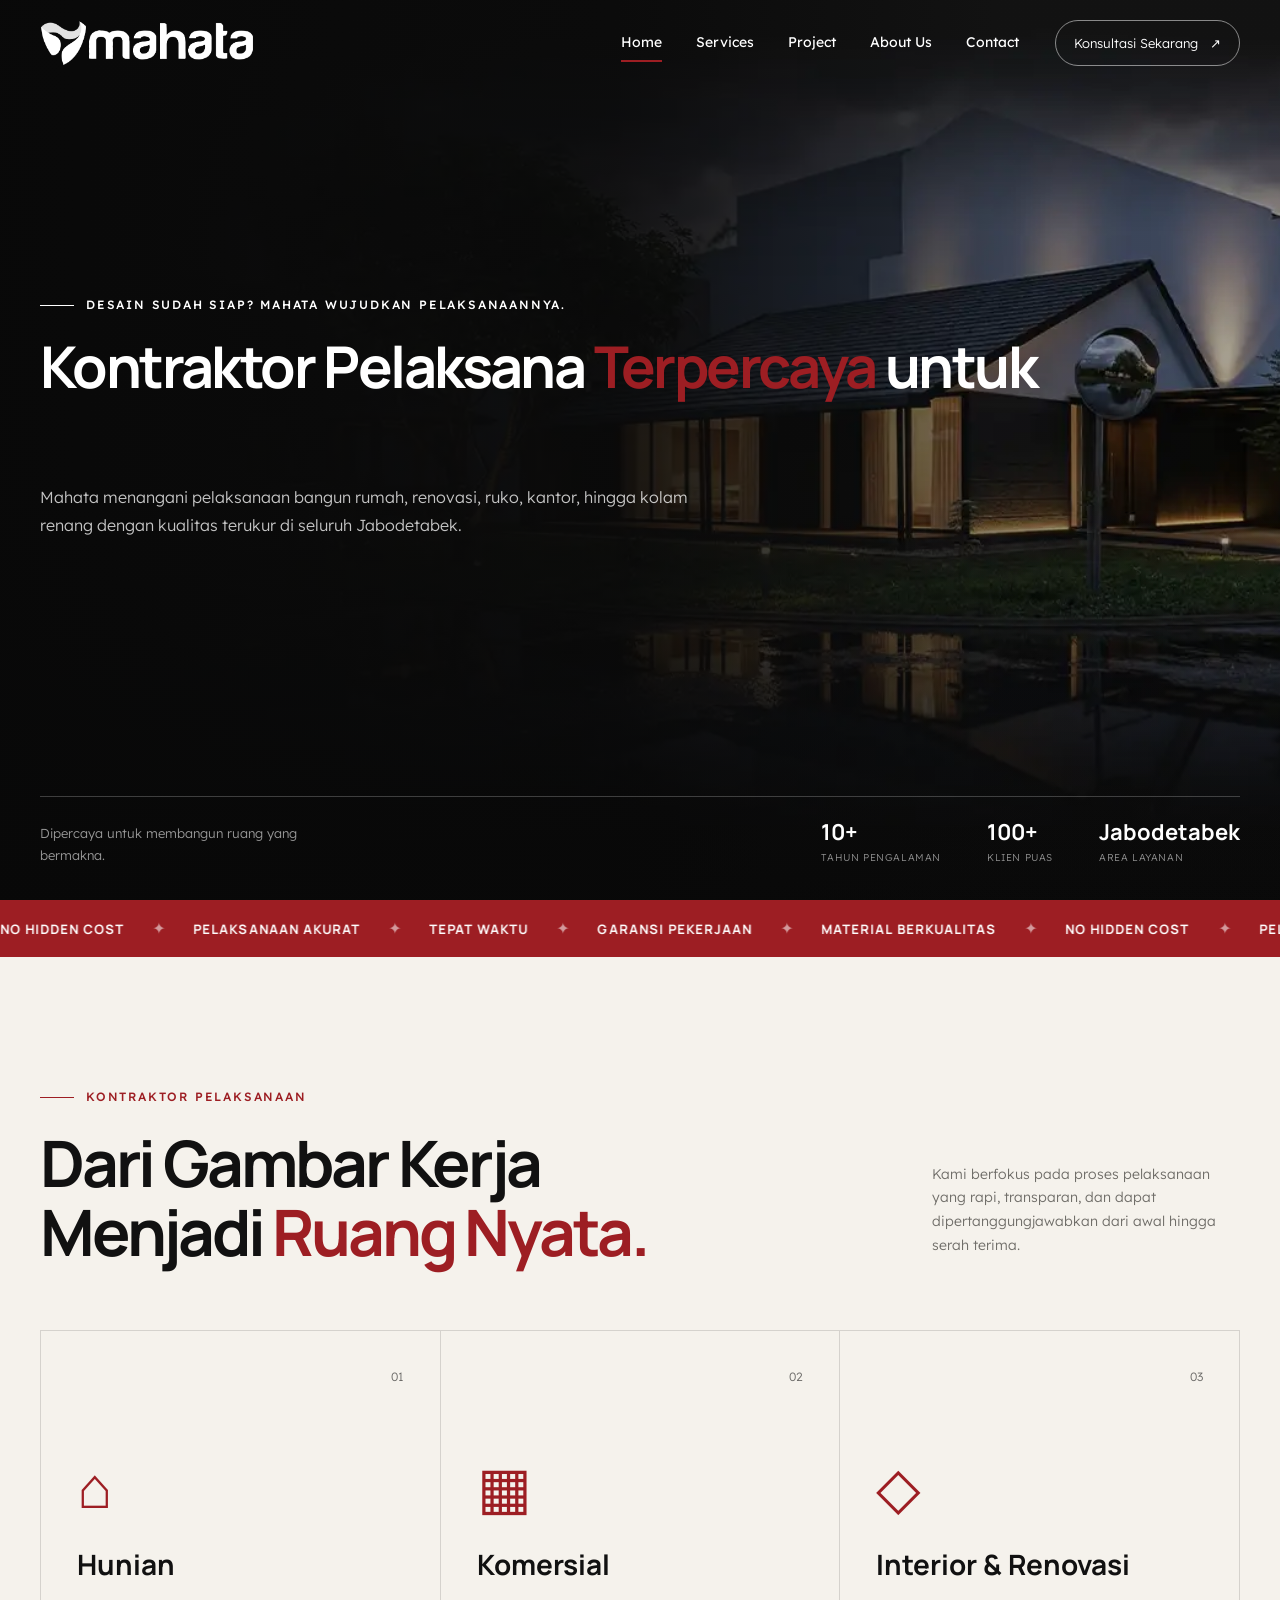
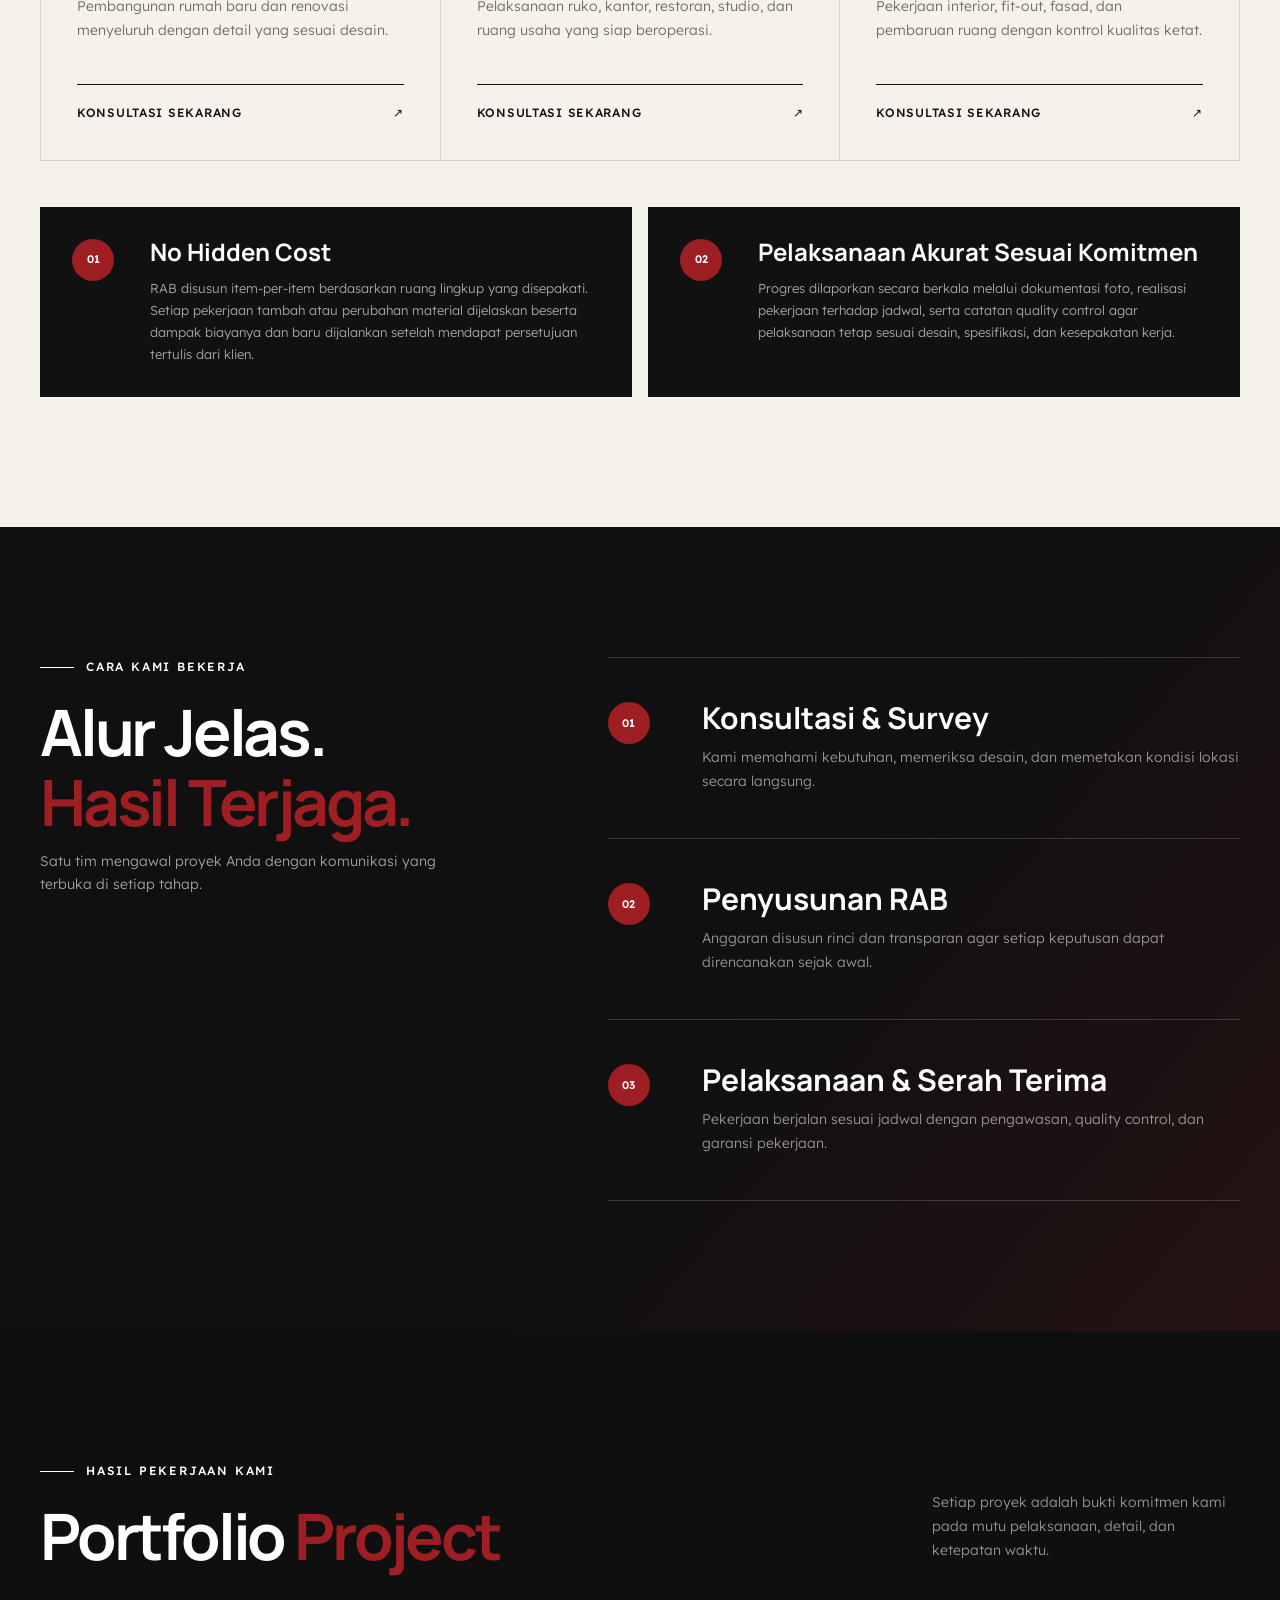
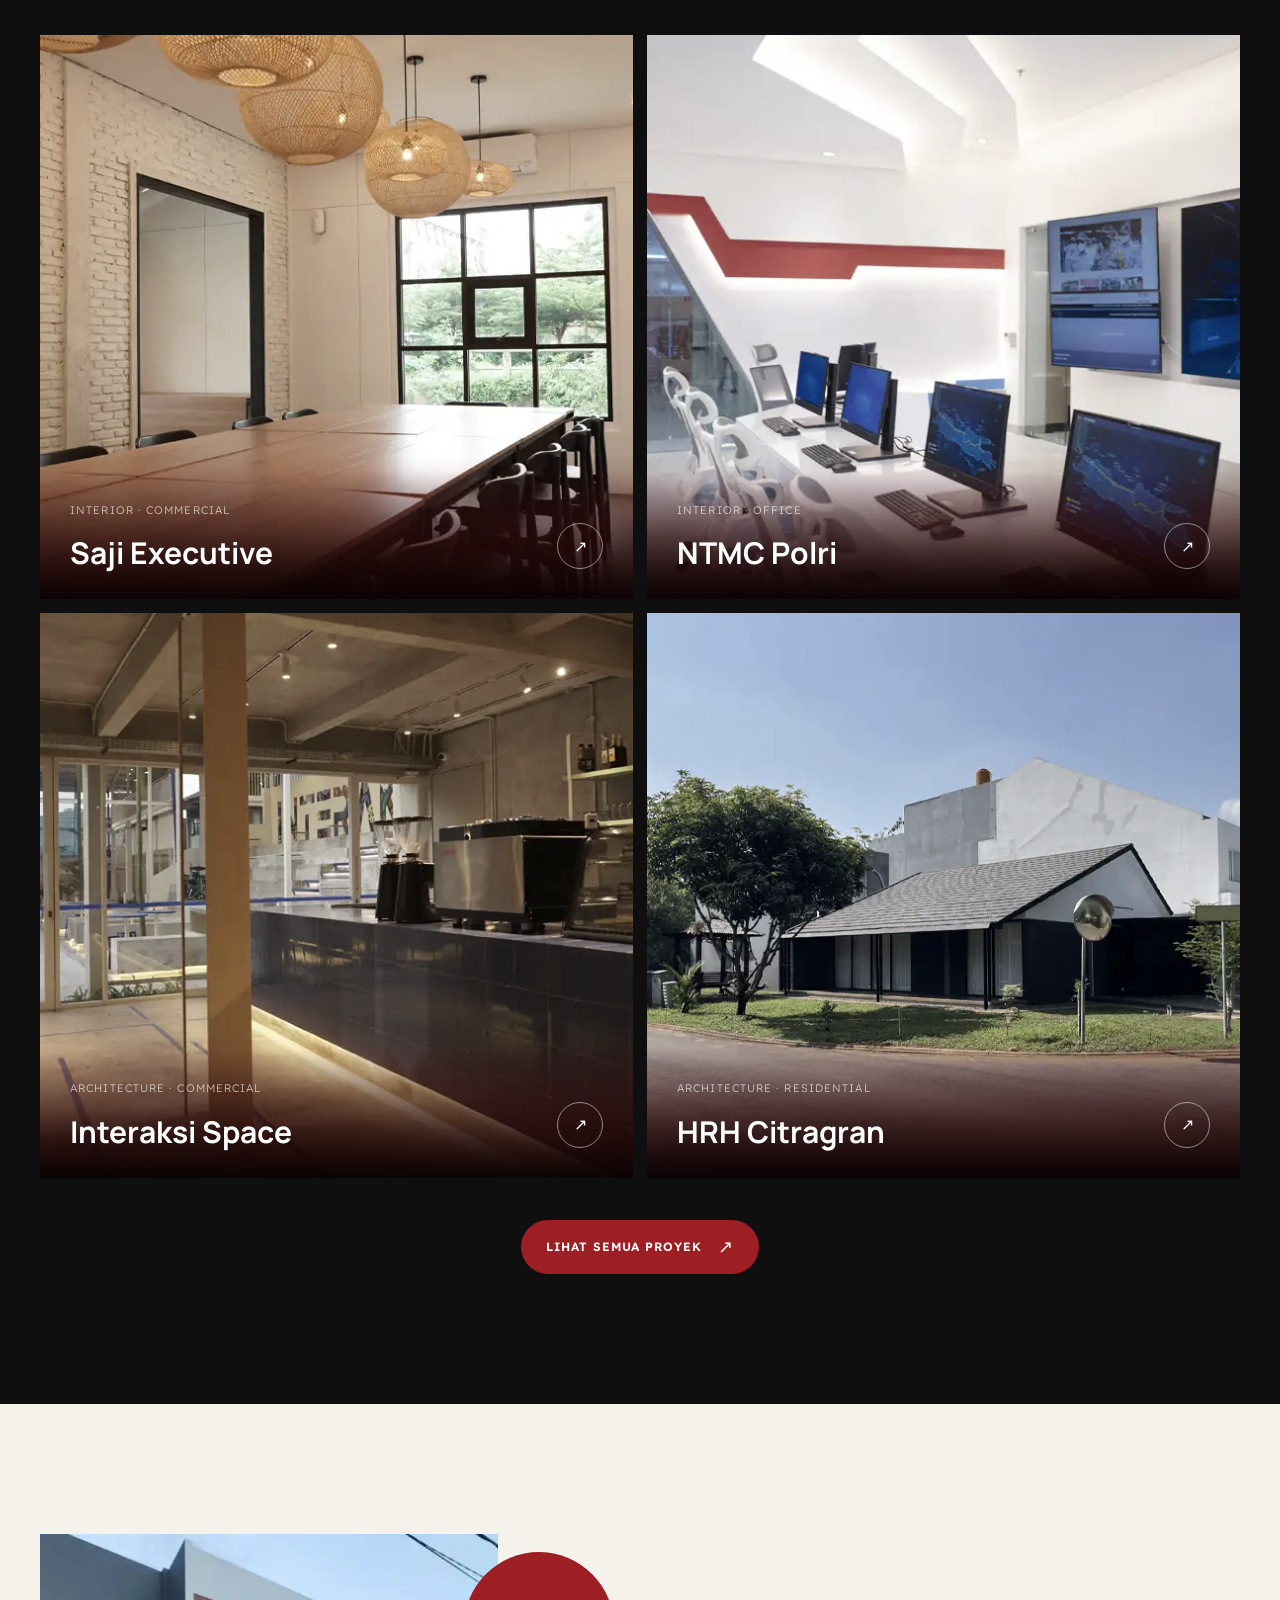
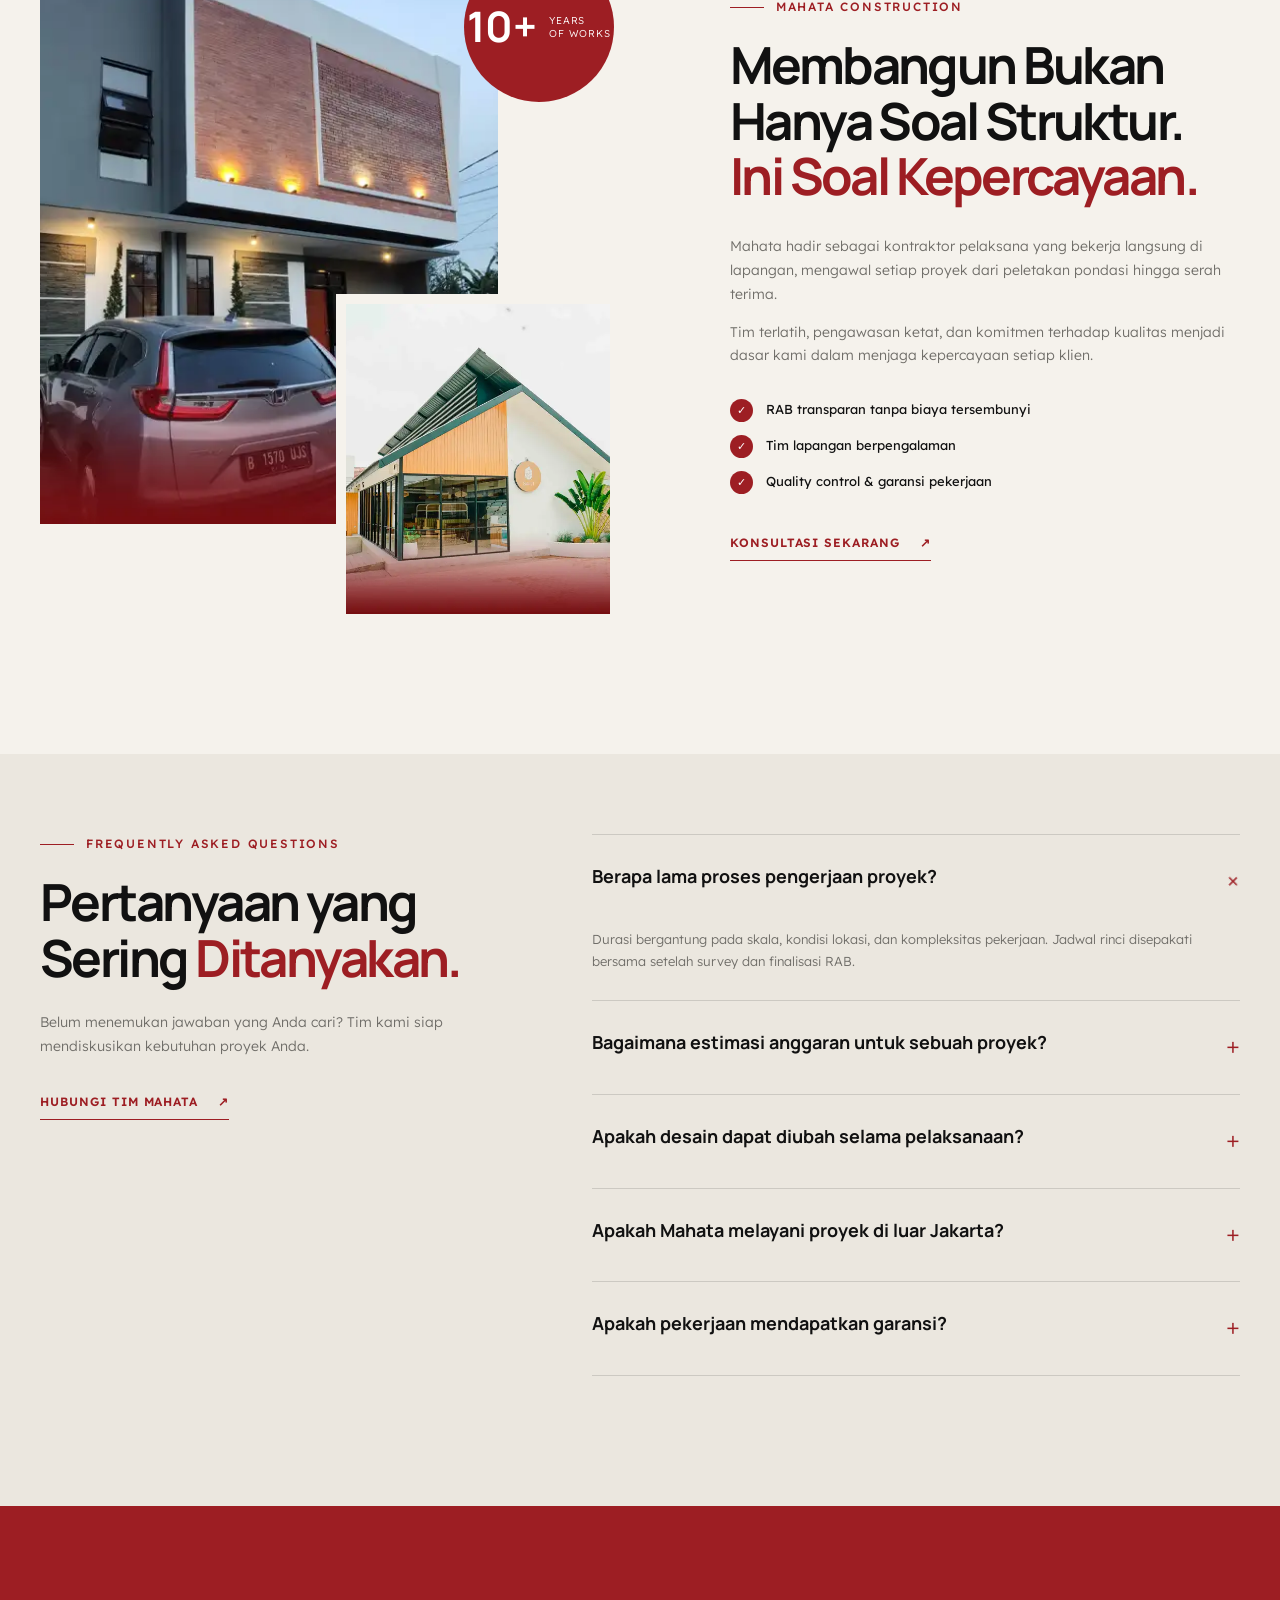
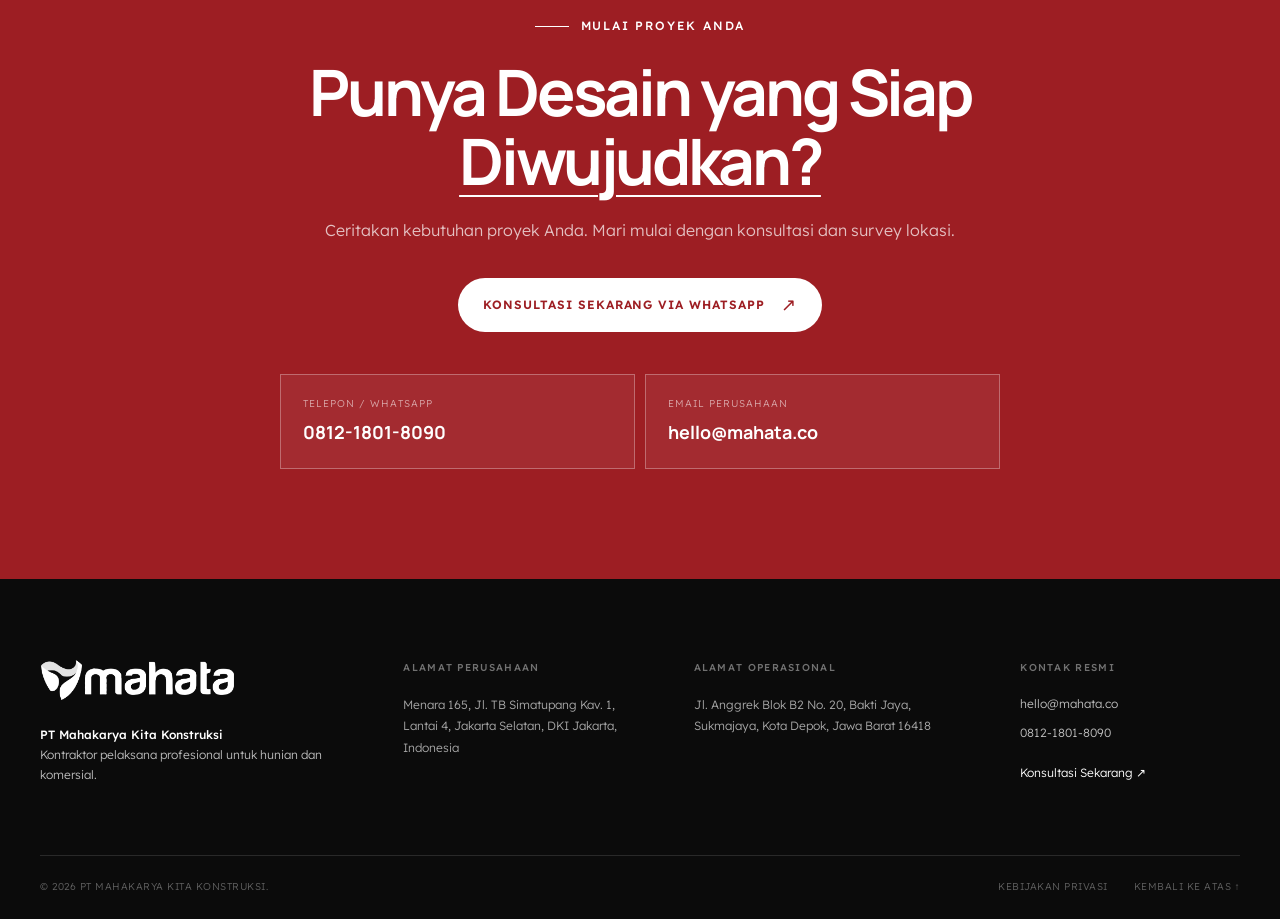
==== commit c57b9e73: "Add files via upload" ====
--- a/index.html
+++ b/index.html
@@ -13,6 +13,8 @@
   <meta name="description" content="Mahata Konstruksi, perusahaan konstruksi dan kontraktor pelaksana untuk pembangunan rumah, renovasi, interior, kantor, dan komersial di Jabodetabek.">
   <meta name="theme-color" content="#0f0f0f">
   <title>Kontraktor Pelaksana &amp; Perusahaan Konstruksi | Mahata Konstruksi</title>
+  <link rel="icon" href="favicon.ico" sizes="any">
+  <link rel="icon" type="image/webp" href="assets/mahata-favicon.webp">
   <link rel="preconnect" href="https://fonts.googleapis.com">
   <link rel="preconnect" href="https://fonts.gstatic.com" crossorigin>
   <link href="https://fonts.googleapis.com/css2?family=Lexend:wght@300;400;500;600&amp;family=Manrope:wght@400;500;600;700;800&amp;display=swap" rel="stylesheet">
@@ -56,10 +58,6 @@
         <p class="eyebrow"><span></span> Desain sudah siap? Mahata wujudkan pelaksanaannya.</p>
         <h1>Kontraktor Pelaksana <em>Terpercaya</em> untuk <span class="rotating-word" aria-label="Hunian dan Komersial"><span aria-hidden="true">Hunian</span><span aria-hidden="true">Komersial</span></span></h1>
         <p class="hero-copy">Mahata menangani pelaksanaan bangun rumah, renovasi, ruko, kantor, hingga kolam renang dengan kualitas terukur di seluruh Jabodetabek.</p>
-        <div class="hero-actions">
-          <a class="button button-primary" href="https://wa.me/6281218018090?text=Halo%20Mahata%2C%20saya%20ingin%20berkonsultasi%20tentang%20proyek%20konstruksi." target="_blank" rel="noopener">Konsultasi Sekarang <span>↗</span></a>
-          <a class="button button-ghost" href="#proyek">Lihat Portfolio <span>↓</span></a>
-        </div>
       </div>
       <div class="container hero-foot">
         <p>Dipercaya untuk membangun ruang yang bermakna.</p>
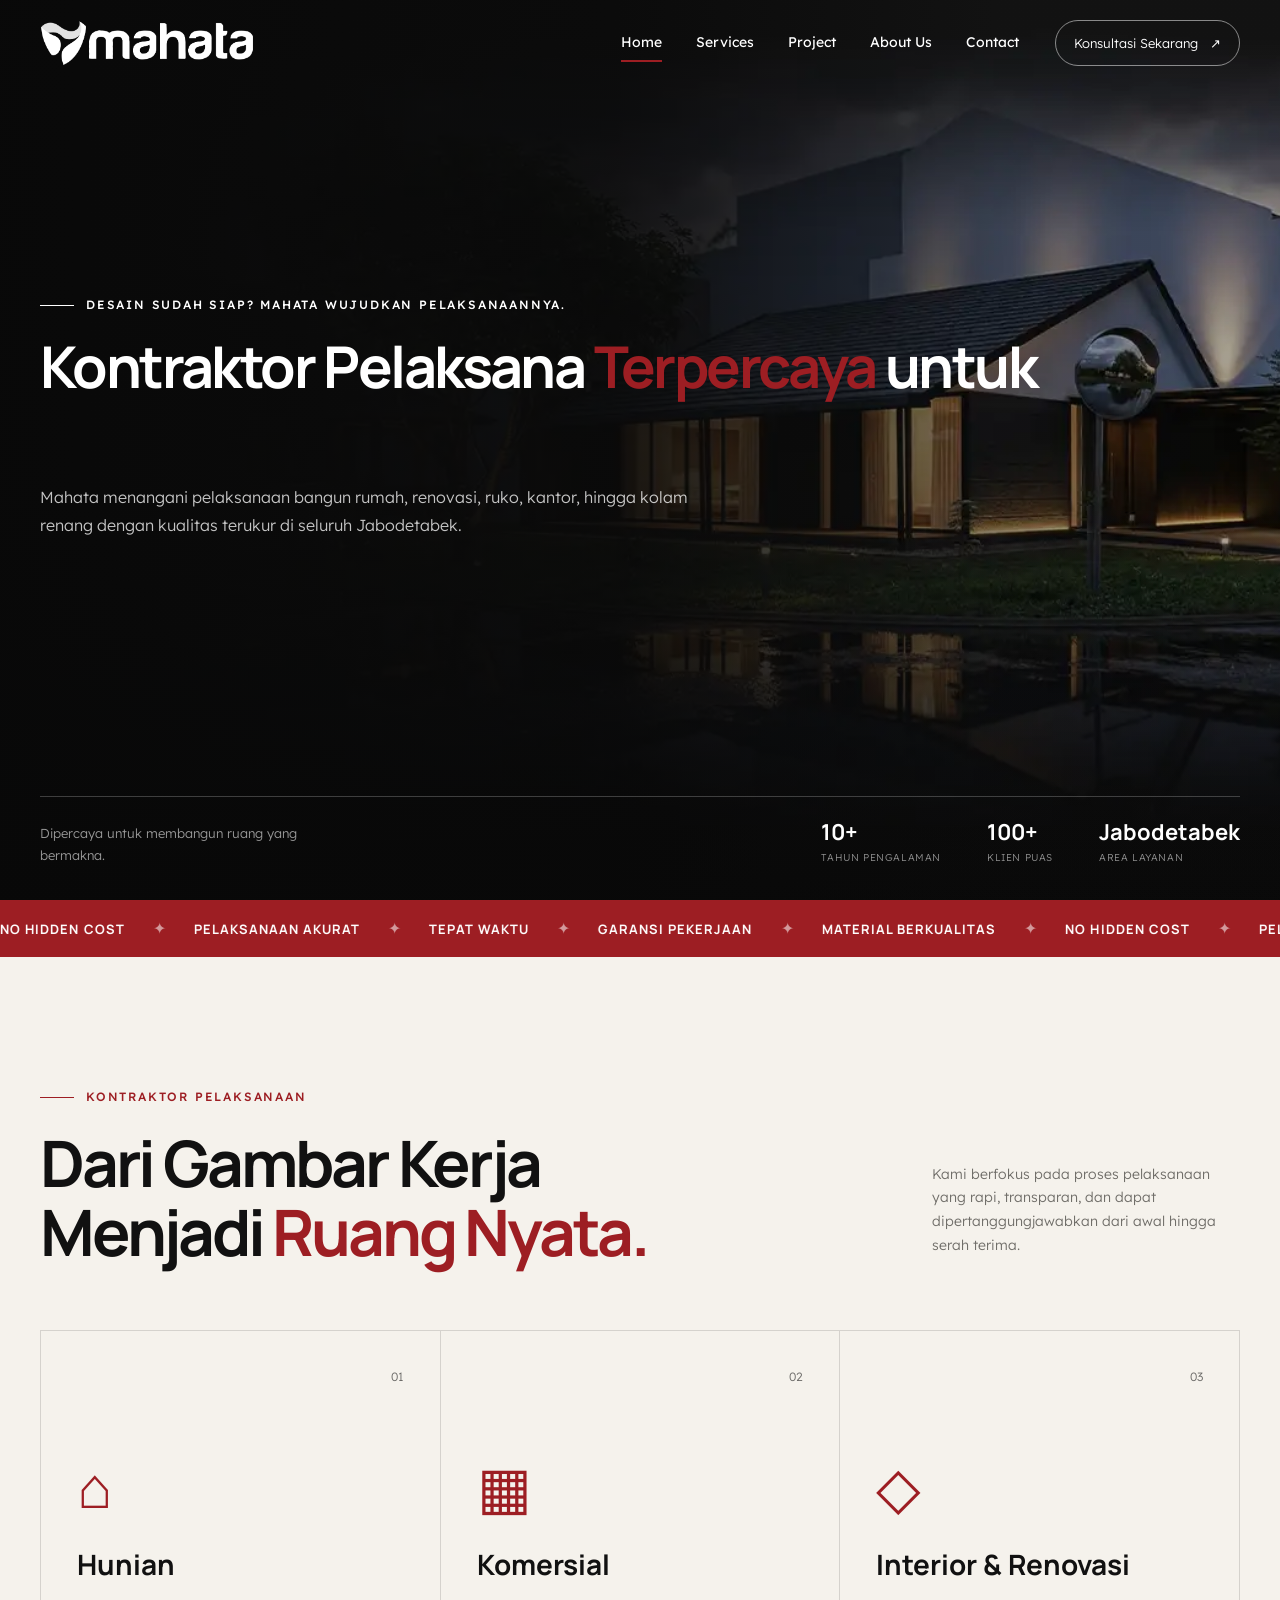
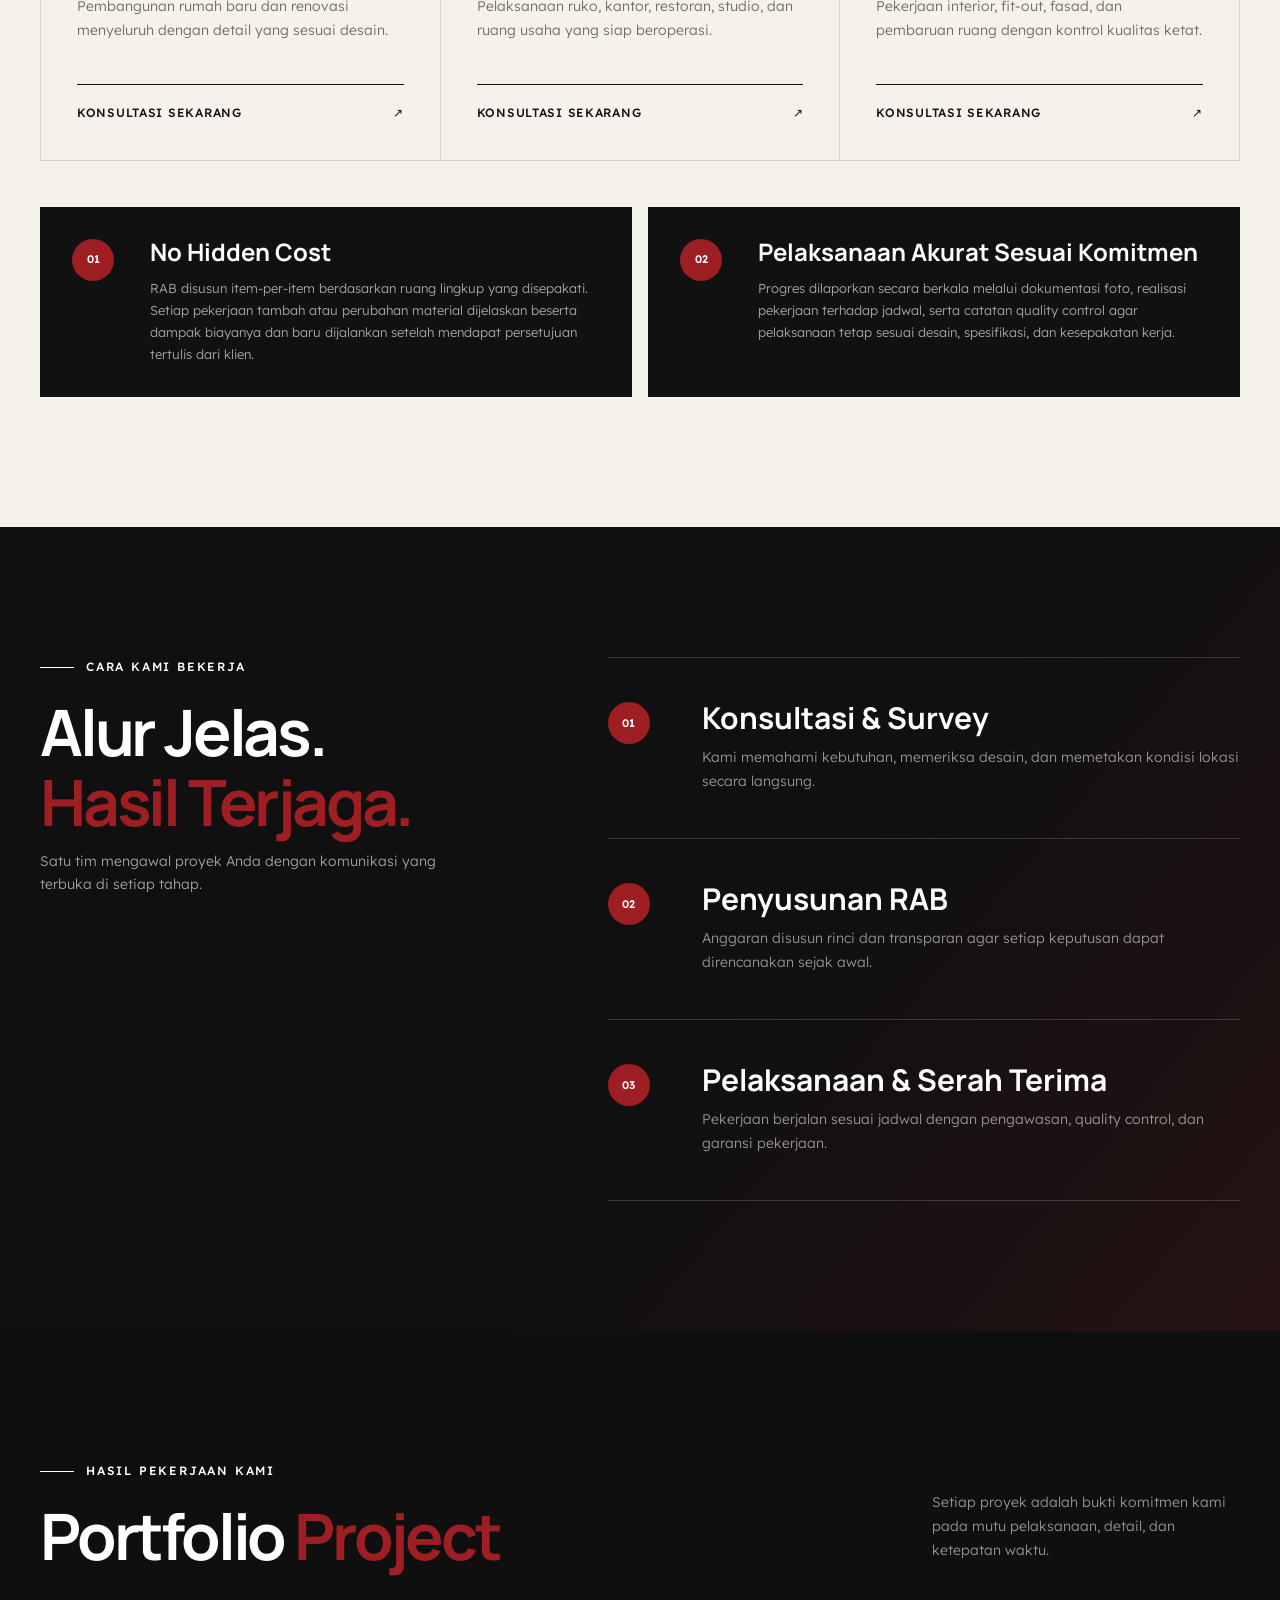
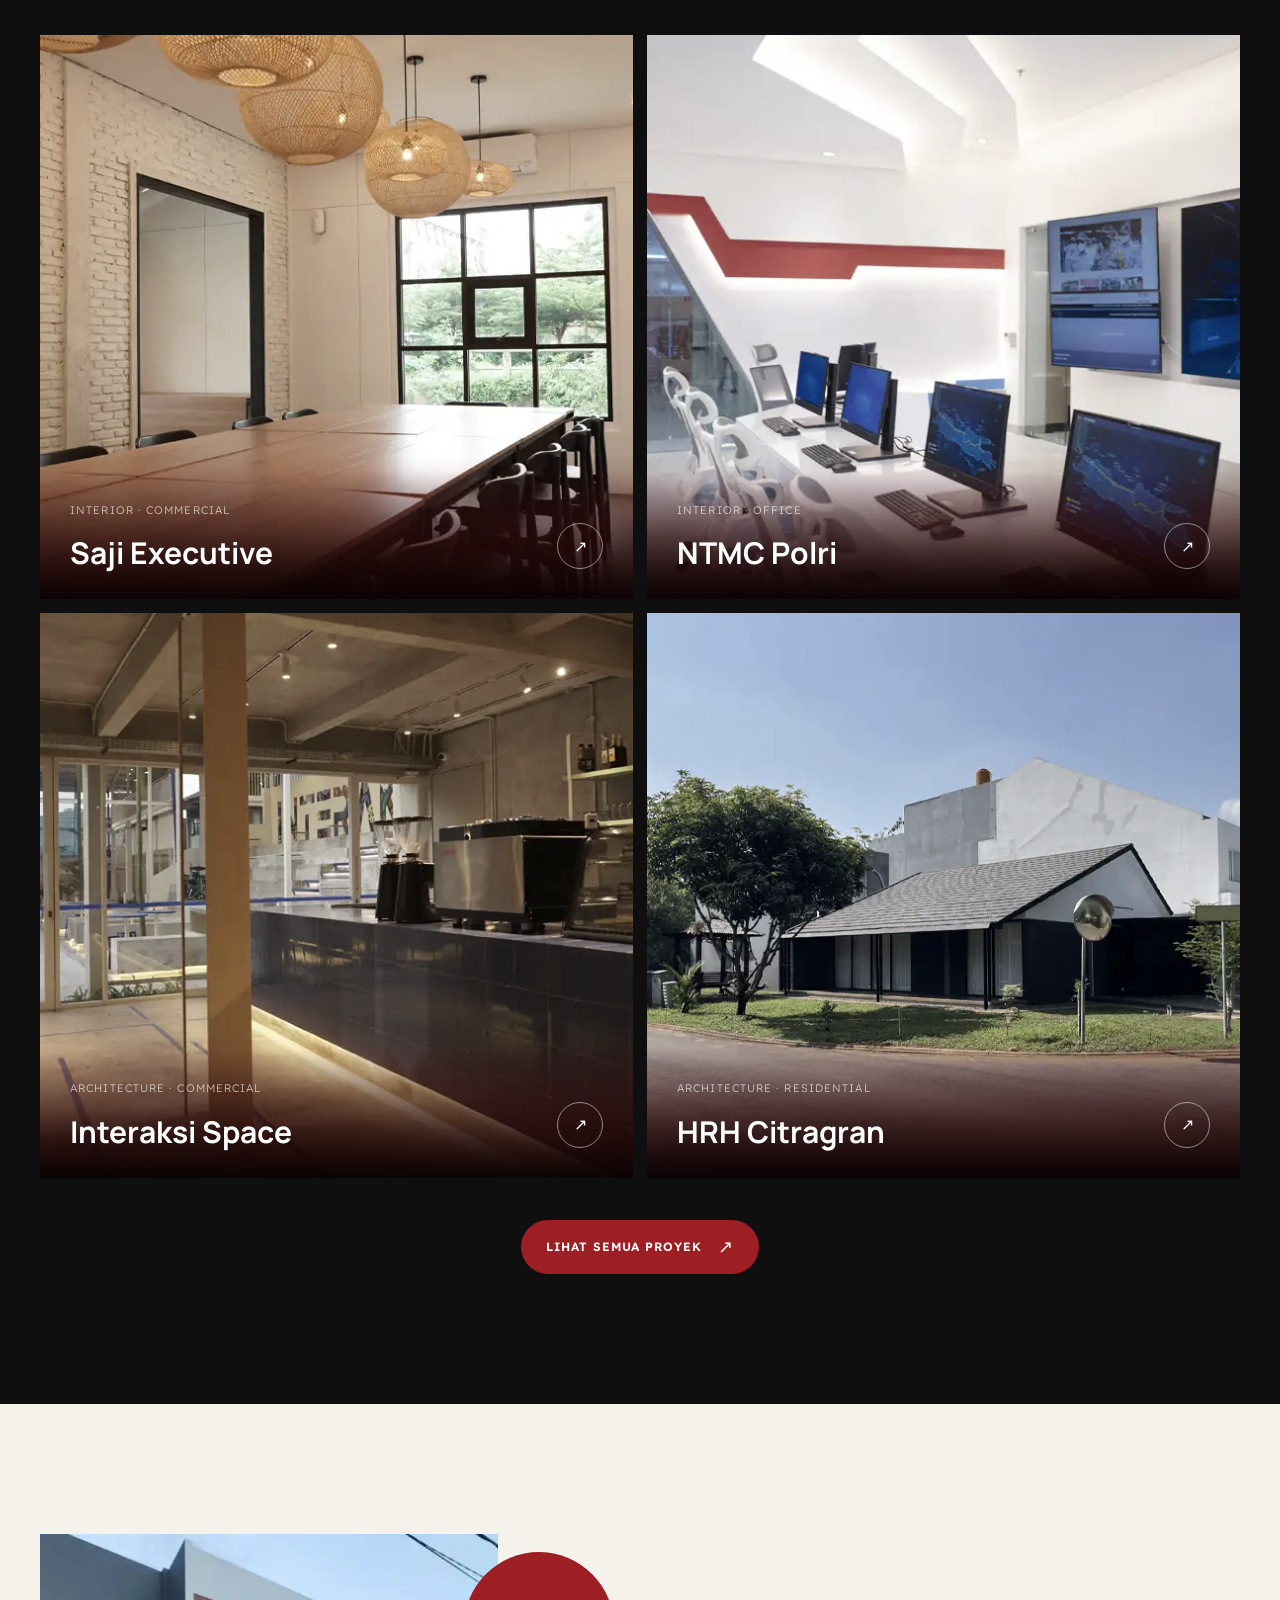
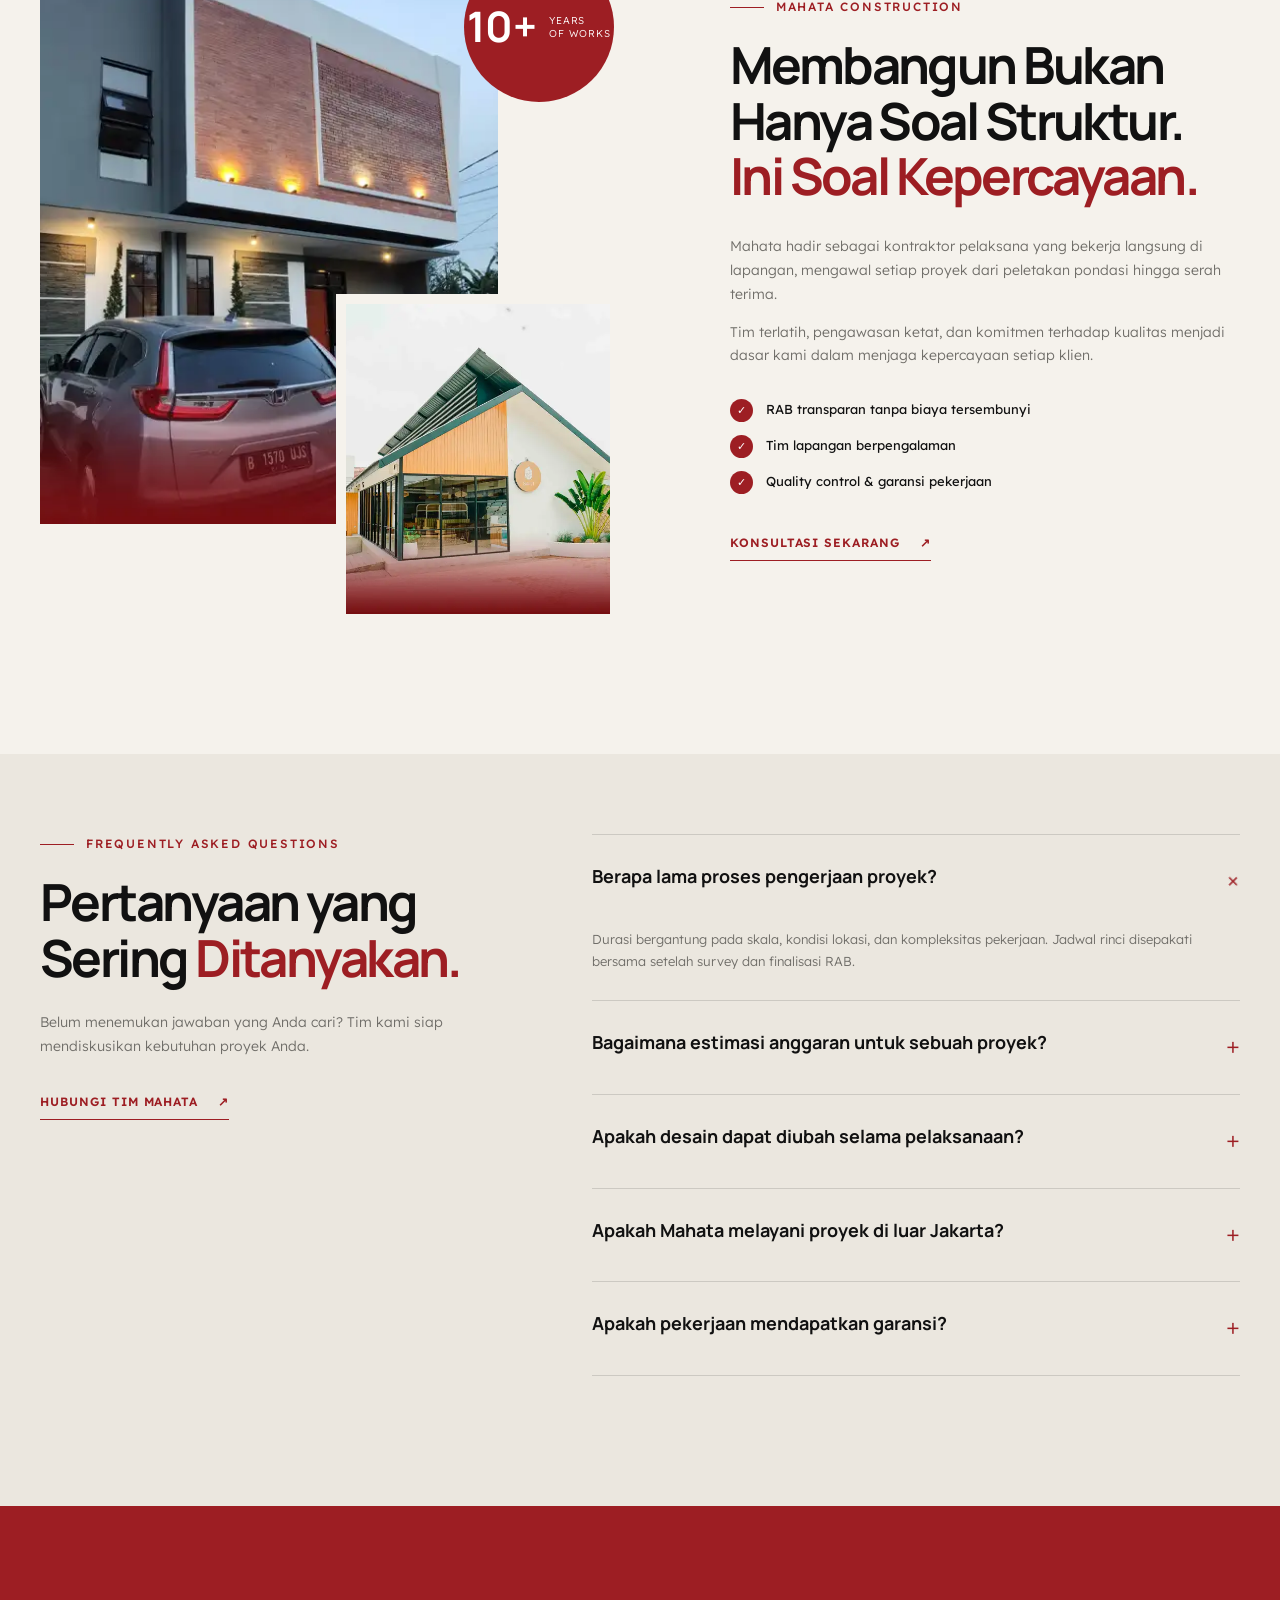
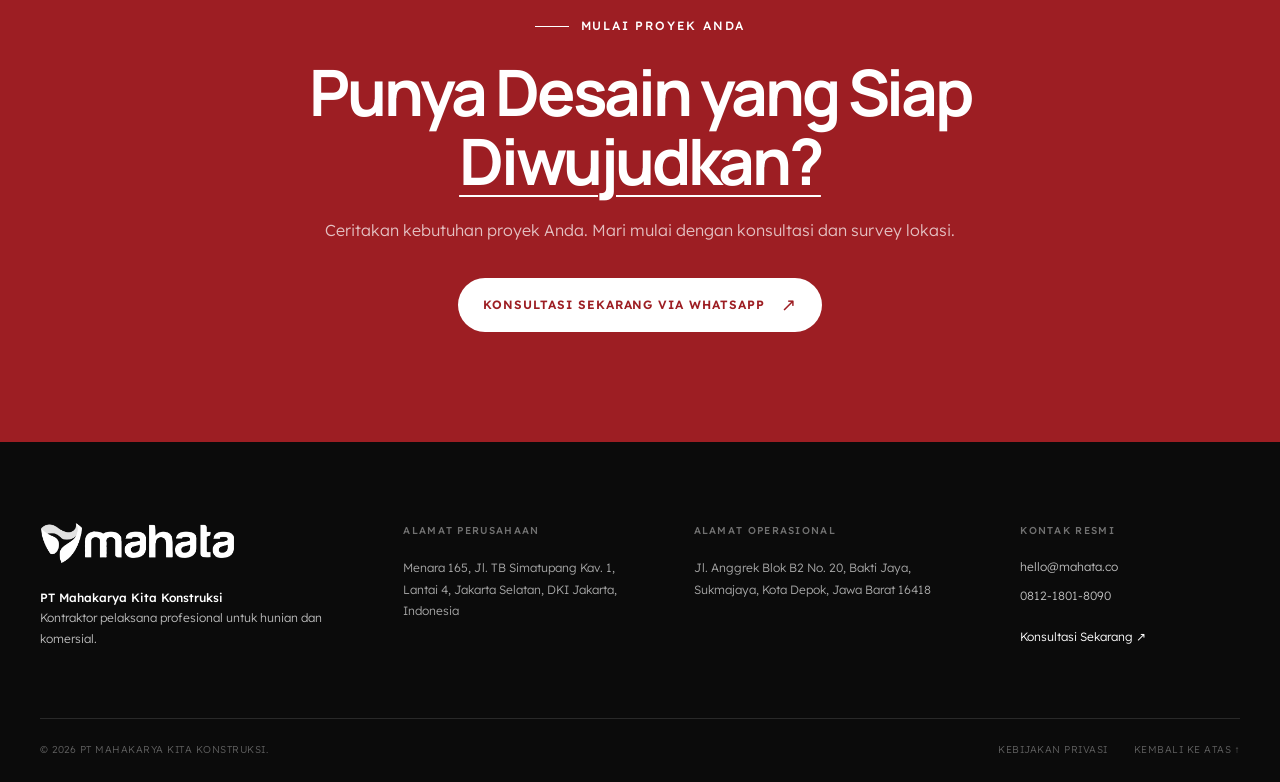
==== commit a737c0af: "Add files via upload" ====
--- a/index.html
+++ b/index.html
@@ -45,6 +45,7 @@
         <a href="#proyek">Project</a>
         <a href="#tentang">About Us</a>
         <a href="#kontak">Contact</a>
+        <a class="mobile-nav-cta" href="https://wa.me/6281218018090?text=Halo%20Mahata%2C%20saya%20ingin%20berkonsultasi%20tentang%20proyek%20konstruksi." target="_blank" rel="noopener">Konsultasi Sekarang <span aria-hidden="true">↗</span></a>
       </nav>
 
       <a class="nav-cta" href="https://wa.me/6281218018090?text=Halo%20Mahata%2C%20saya%20ingin%20berkonsultasi%20tentang%20proyek%20konstruksi." target="_blank" rel="noopener">Konsultasi Sekarang <span aria-hidden="true">↗</span></a>
@@ -251,10 +252,6 @@
         <p>Ceritakan kebutuhan proyek Anda. Mari mulai dengan konsultasi dan survey lokasi.</p>
         <a class="button button-light" href="https://wa.me/6281218018090?text=Halo%20Mahata%2C%20saya%20ingin%20berkonsultasi%20tentang%20proyek%20konstruksi." target="_blank" rel="noopener">Konsultasi Sekarang via WhatsApp <span>↗</span></a>
 
-        <div class="contact-cards">
-          <a href="tel:+6281218018090"><span>Telepon / WhatsApp</span><strong>0812-1801-8090</strong></a>
-          <a href="mailto:hello@mahata.co"><span>Email Perusahaan</span><strong>hello@mahata.co</strong></a>
-        </div>
       </div>
     </section>
   </main>
--- a/style.css
+++ b/style.css
@@ -32,6 +32,7 @@
 .main-nav a:hover::after, .main-nav a.is-active::after { width: 100%; }
 .nav-cta { display: inline-flex; align-items: center; gap: 12px; padding: 11px 18px; border: 1px solid rgba(255,255,255,.5); border-radius: 999px; font-size: 13px; }
 .nav-cta:hover { background: white; color: var(--red); border-color: white; }
+.mobile-nav-cta { display: none; }
 .menu-button { display: none; width: 44px; height: 44px; border: 0; background: transparent; padding: 12px; }
 .menu-button span:not(.sr-only) { display: block; width: 100%; height: 2px; margin: 6px 0; background: white; }
 
@@ -268,6 +269,8 @@
   .main-nav { position: fixed; inset: 0; z-index: 2; display: flex; flex-direction: column; justify-content: center; align-items: flex-start; gap: 22px; padding: 90px 32px; background: #0f0f0f; transform: translateX(100%); visibility: hidden; pointer-events: none; }
   .main-nav.is-open { transform: translateX(0); visibility: visible; pointer-events: auto; }
   .main-nav a { font-family: "Manrope", sans-serif; font-size: 36px; font-weight: 700; }
+  .main-nav a.mobile-nav-cta { position: absolute; right: 32px; bottom: calc(24px + env(safe-area-inset-bottom)); left: 32px; display: flex; align-items: center; justify-content: space-between; width: auto; padding: 15px 18px; border: 1px solid rgba(255,255,255,.5); border-radius: 999px; color: white; background: var(--red); font-family: "Lexend", sans-serif; font-size: 13px; font-weight: 600; letter-spacing: .04em; text-transform: uppercase; }
+  .main-nav a.mobile-nav-cta::after { display: none; }
   .hero-content { padding: 145px 0 230px; }
   .hero-foot { align-items: flex-start; gap: 30px; }
   .hero-stats { gap: 22px; }
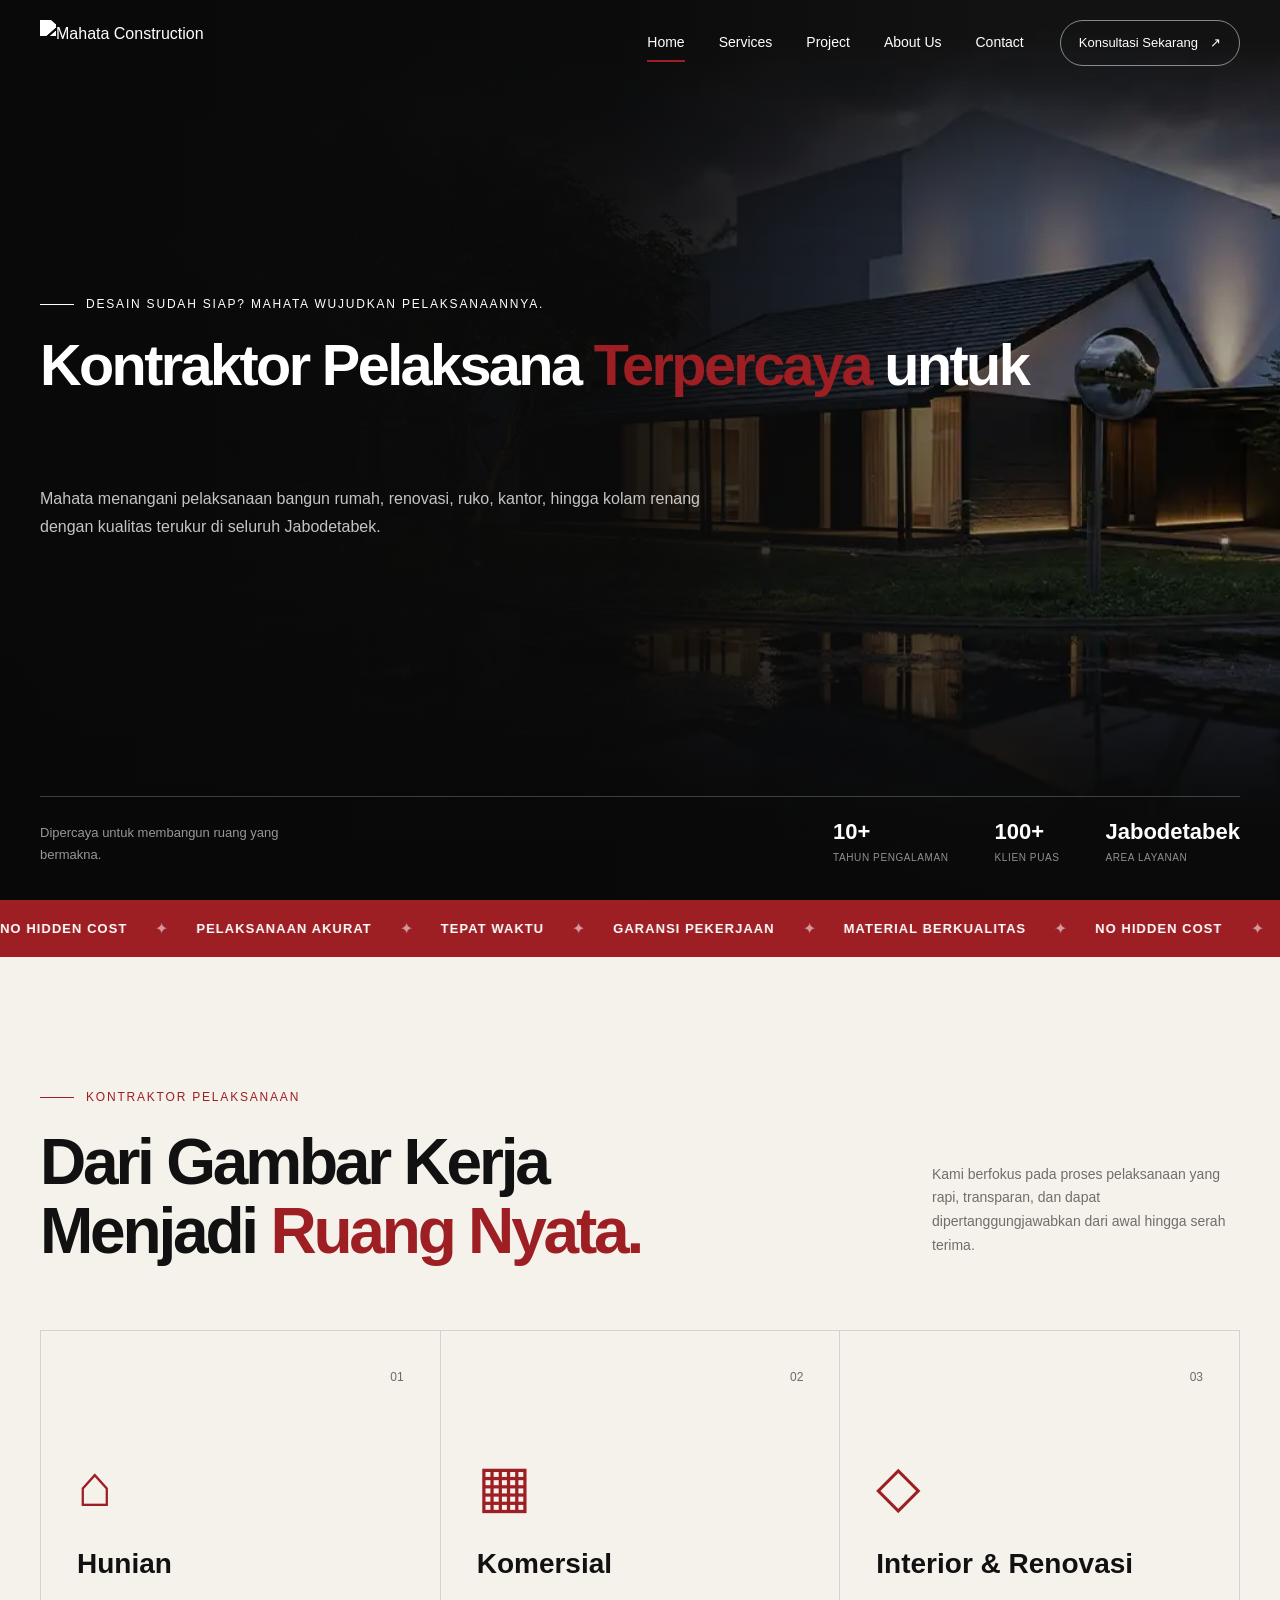
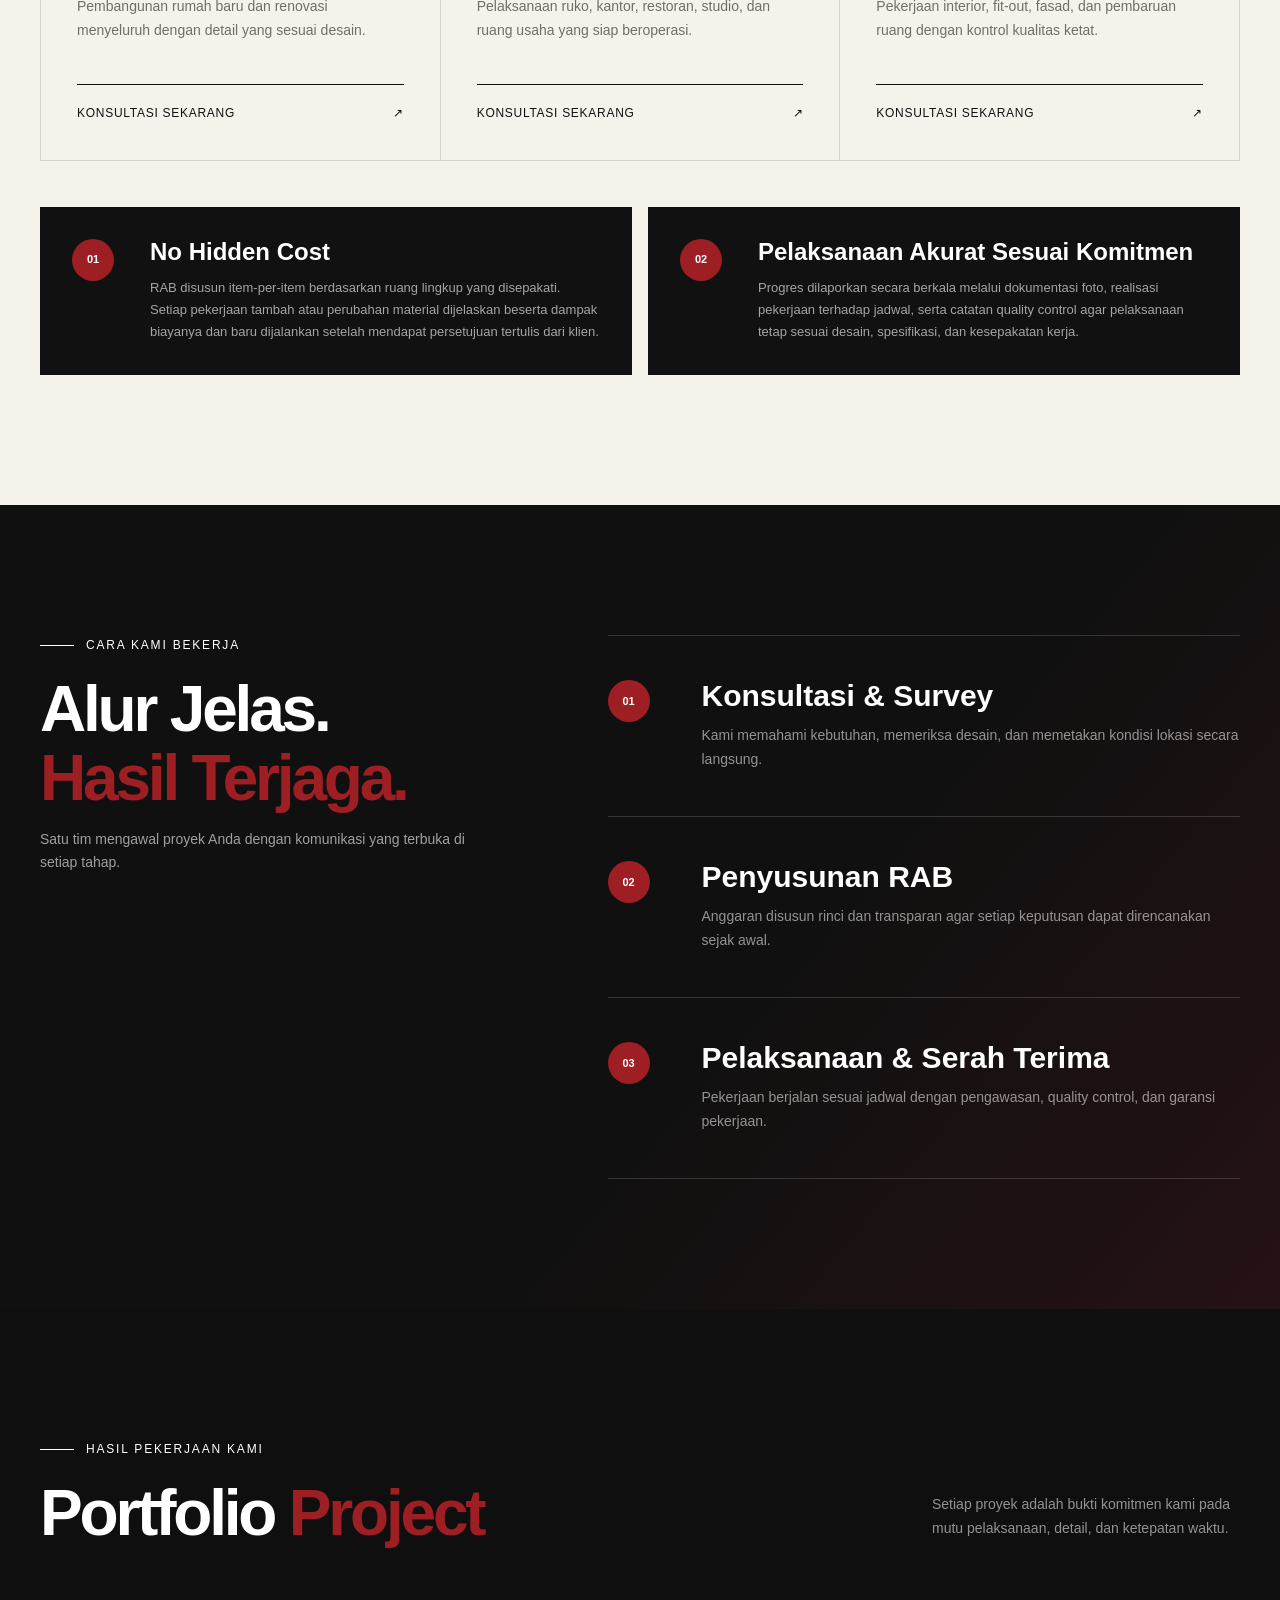
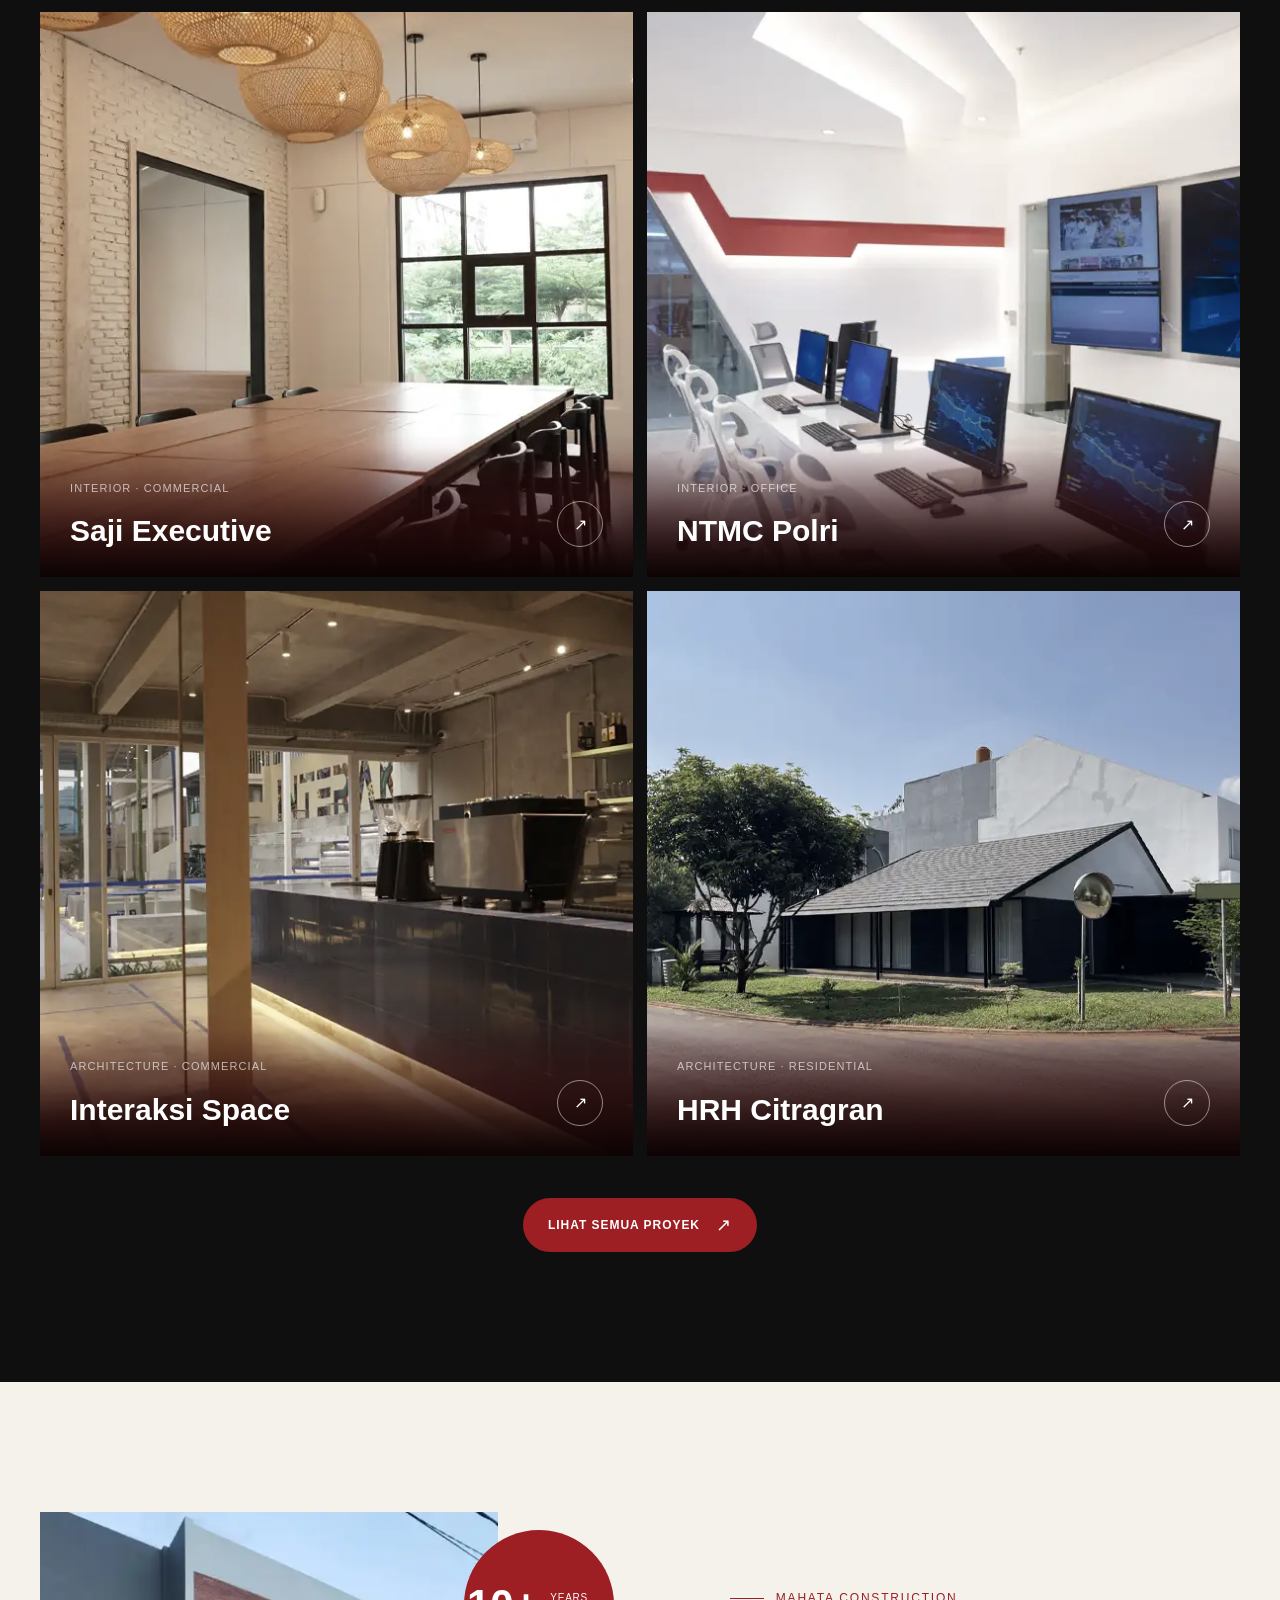
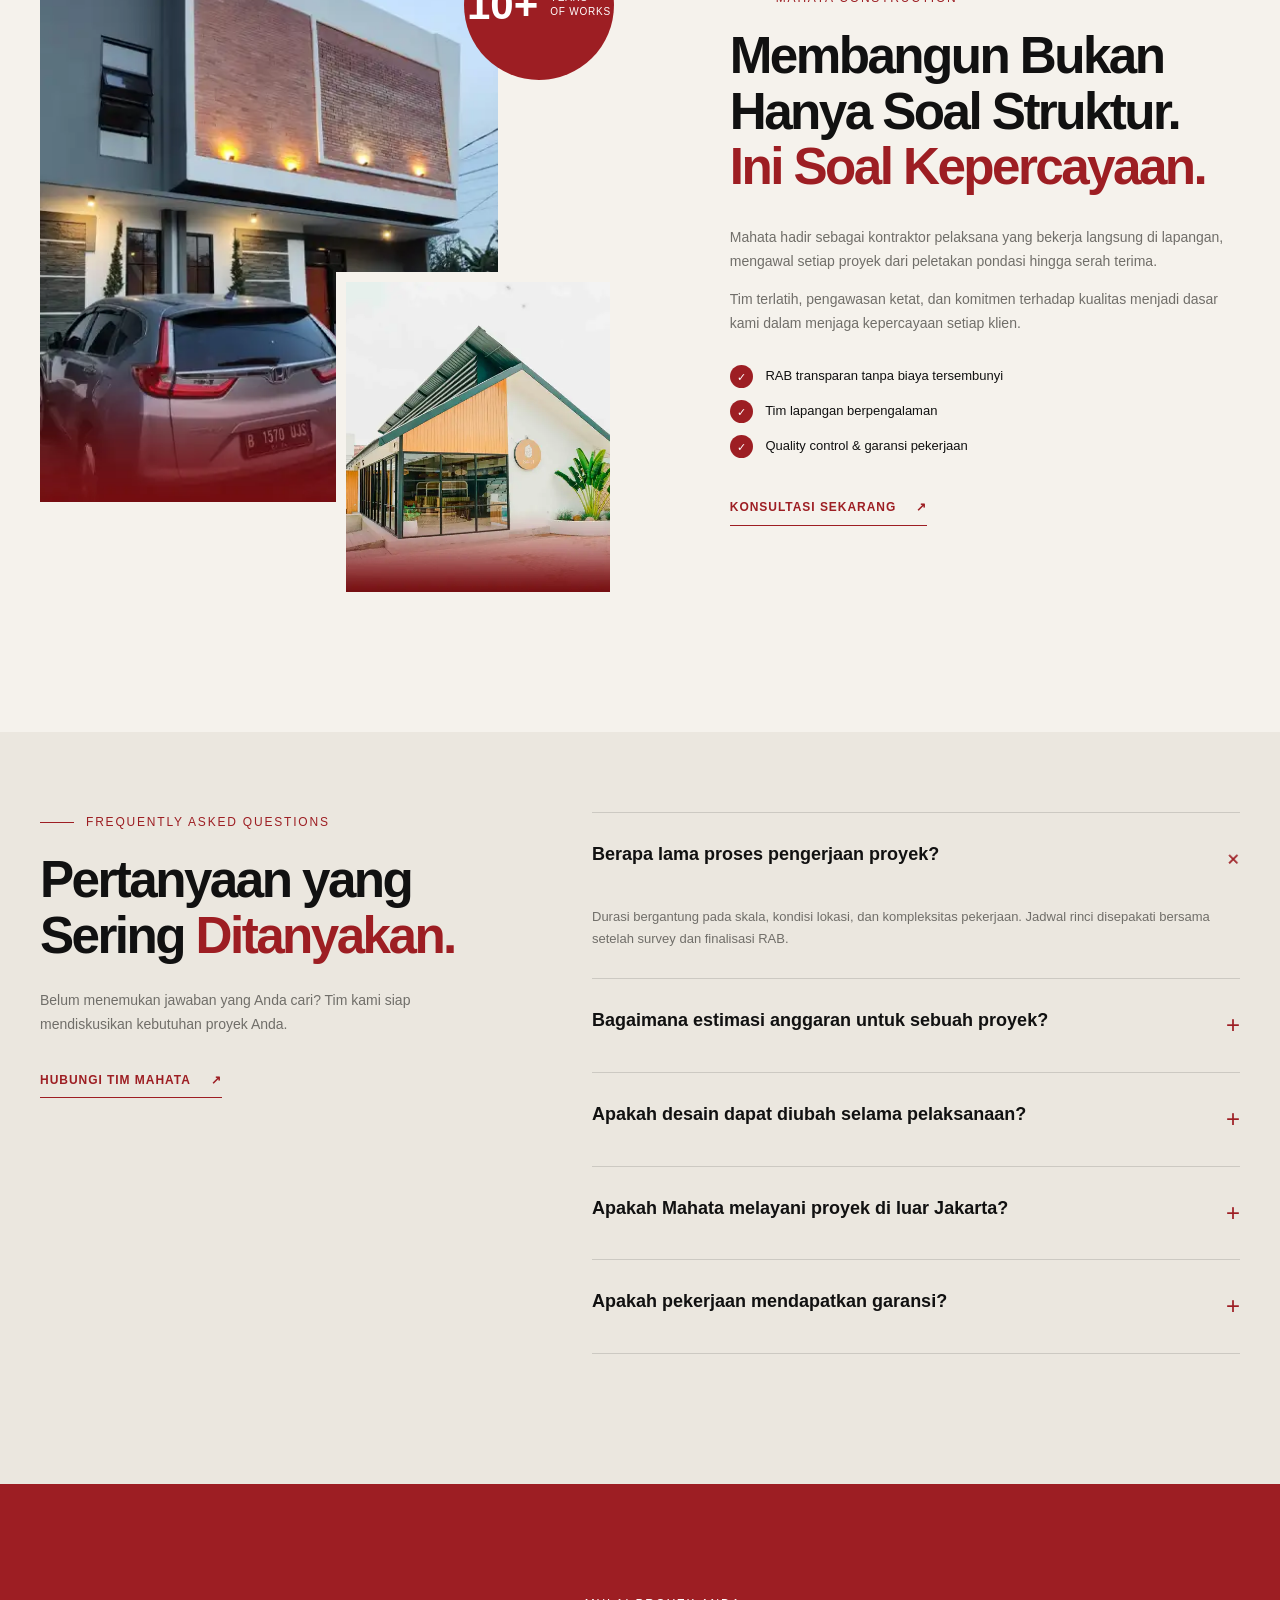
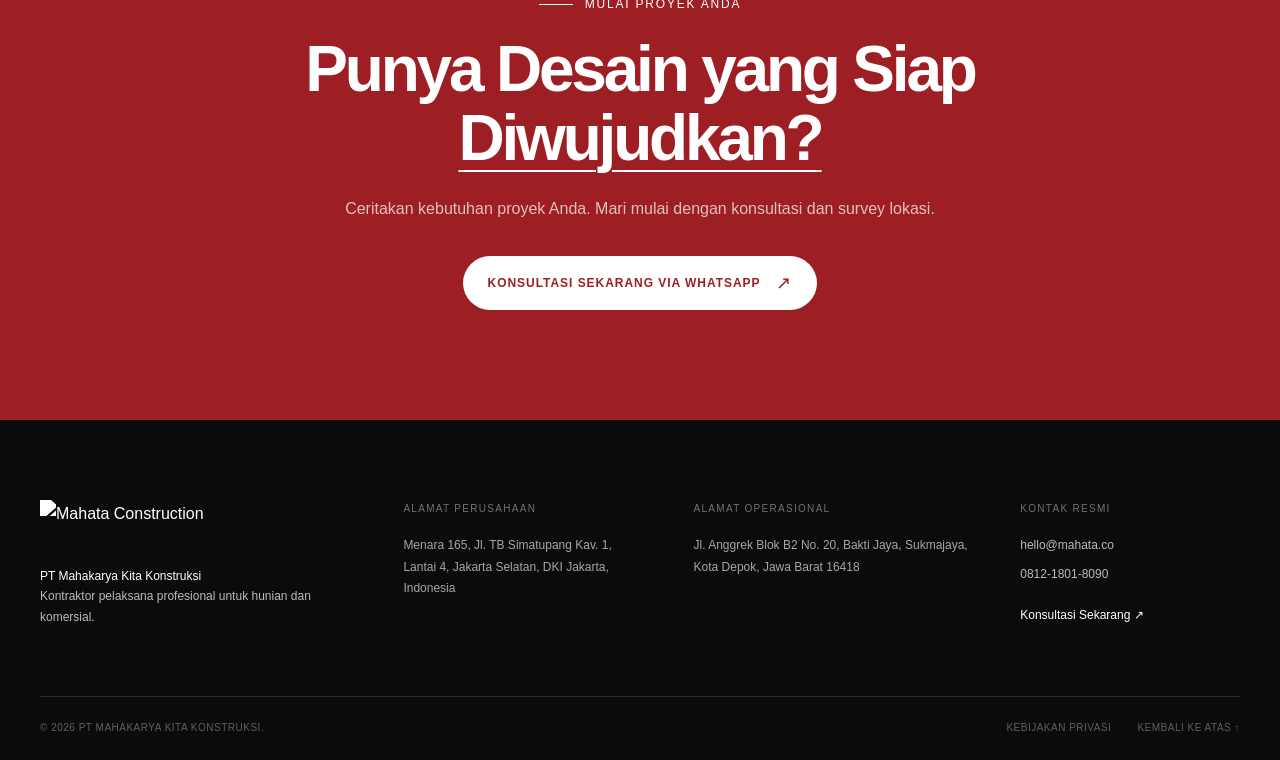
==== commit 72f3bdf3: "Add files via upload" ====
--- a/index.html
+++ b/index.html
@@ -1,12 +1,8 @@
 <!doctype html>
 <html lang="id">
 <head>
-  <!-- Google Tag Manager -->
-  <script>(function(w,d,s,l,i){w[l]=w[l]||[];w[l].push({'gtm.start':
-  new Date().getTime(),event:'gtm.js'});var f=d.getElementsByTagName(s)[0],
-  j=d.createElement(s),dl=l!='dataLayer'?'&l='+l:'';j.async=true;j.src=
-  'https://www.googletagmanager.com/gtm.js?id='+i+dl;f.parentNode.insertBefore(j,f);
-  })(window,document,'script','dataLayer','GTM-TVHHVD8L');</script>
+  <!-- Google Tag Manager: dimuat setelah interaksi pertama agar tidak menghambat render -->
+  <script>(function(w,d){w.dataLayer=w.dataLayer||[];var loaded=false,events=['pointerdown','touchstart','keydown','scroll'];function loadGTM(){if(loaded)return;loaded=true;events.forEach(function(event){w.removeEventListener(event,loadGTM)});w.dataLayer.push({'gtm.start':new Date().getTime(),event:'gtm.js'});var script=d.createElement('script');script.async=true;script.src='https://www.googletagmanager.com/gtm.js?id=GTM-TVHHVD8L';d.head.appendChild(script)}events.forEach(function(event){w.addEventListener(event,loadGTM,{once:true,passive:true})})})(window,document);</script>
   <!-- End Google Tag Manager -->
   <meta charset="utf-8">
   <meta name="viewport" content="width=device-width, initial-scale=1">
@@ -15,11 +11,14 @@
   <title>Kontraktor Pelaksana &amp; Perusahaan Konstruksi | Mahata Konstruksi</title>
   <link rel="icon" href="favicon.ico" sizes="any">
   <link rel="icon" type="image/webp" href="assets/mahata-favicon.webp">
-  <link rel="preconnect" href="https://fonts.googleapis.com">
-  <link rel="preconnect" href="https://fonts.gstatic.com" crossorigin>
-  <link href="https://fonts.googleapis.com/css2?family=Lexend:wght@300;400;500;600&amp;family=Manrope:wght@400;500;600;700;800&amp;display=swap" rel="stylesheet">
-  <link rel="stylesheet" href="style.css">
-  <script src="script.js" defer></script>
+  <link rel="preload" href="assets/hero.webp" as="image" type="image/webp" fetchpriority="high">
+  <link rel="preload" href="assets/mahata-logo-optimized.webp" as="image" type="image/webp">
+  <link rel="preload" href="assets/fonts/lexend-latin.woff2" as="font" type="font/woff2" crossorigin>
+  <link rel="preload" href="assets/fonts/manrope-latin.woff2" as="font" type="font/woff2" crossorigin>
+  <style>:root{--ink:#111;--paper:#f5f2ec;--red:#9d1e23;--container:min(1200px,calc(100% - 48px))}*{box-sizing:border-box}html{scroll-behavior:smooth;scroll-padding-top:92px}body{margin:0;color:var(--ink);background:var(--paper);font-family:"Lexend",sans-serif;font-weight:300;line-height:1.7}body.menu-open{overflow:hidden}img{display:block;max-width:100%}a{color:inherit;text-decoration:none}.container{width:var(--container);margin-inline:auto}.site-header{position:fixed;inset:0 0 auto;z-index:100;padding:20px 0;color:#fff}.site-header.is-scrolled{padding:12px 0;background:rgba(15,15,15,.92)}.nav-wrap{display:flex;align-items:center;justify-content:space-between;gap:36px}.brand img{width:auto;height:46px;object-fit:contain;filter:brightness(0) invert(1)}.main-nav{display:flex;align-items:center;gap:34px;margin-left:auto}.main-nav a{font-size:14px;font-weight:400}.nav-cta{display:inline-flex;align-items:center;gap:12px;padding:11px 18px;border:1px solid rgba(255,255,255,.5);border-radius:999px;font-size:13px}.main-nav>.mobile-nav-cta,.menu-button{display:none}.hero{position:relative;min-height:100svh;display:flex;flex-direction:column;justify-content:center;color:#fff;background:#171717;overflow:hidden}.hero-media{position:absolute;inset:0;width:100%;height:100%;object-fit:cover;object-position:center}.hero-shade{position:absolute;inset:0;background:linear-gradient(90deg,rgba(8,8,8,.94),rgba(8,8,8,.16) 78%),linear-gradient(0deg,rgba(8,8,8,.75),transparent 45%)}.hero-content{position:relative;z-index:1;padding:160px 0 190px}.eyebrow{display:flex;align-items:center;gap:12px;margin:0 0 20px;font-size:12px;font-weight:500;letter-spacing:.15em;text-transform:uppercase}h1,h2,h3{font-family:"Manrope",sans-serif;line-height:1.08;margin-top:0}h1{max-width:1120px;margin-bottom:24px;font-size:clamp(2.75rem,4.5vw,5.1rem);line-height:1.07;letter-spacing:-.045em;font-weight:700}h1 em,h2 em{color:var(--red);font-style:normal}@media(max-width:980px){:root{--container:min(100% - 32px,760px)}.nav-cta{display:none}.menu-button{display:block;position:relative;z-index:3;width:44px;height:44px;border:0;background:transparent}.main-nav{position:fixed;inset:0;z-index:2;flex-direction:column;justify-content:center;align-items:flex-start;gap:22px;padding:90px 32px;background:#0f0f0f;transform:translateX(100%);visibility:hidden}.main-nav.is-open{transform:translateX(0);visibility:visible}.main-nav a{font-size:36px;font-weight:700}.main-nav>a.mobile-nav-cta{position:absolute;right:32px;bottom:24px;left:32px;display:flex;justify-content:space-between;padding:15px 18px;border-radius:999px;background:var(--red);font-size:13px}.hero-content{padding:145px 0 230px}}@media(max-width:640px){.hero{min-height:auto;display:block;padding-bottom:26px}.hero-media{object-position:64% center}.hero-content{padding:145px 0 42px}}</style>
+  <link rel="preload" href="style.css?v=20260924-3" as="style" onload="this.onload=null;this.rel='stylesheet'">
+  <noscript><link rel="stylesheet" href="style.css?v=20260924-3"></noscript>
+  <script src="script.js?v=20260924-2" defer></script>
 </head>
 <body>
   <!-- Google Tag Manager (noscript) -->
@@ -31,7 +30,7 @@
   <header class="site-header" data-header>
     <div class="container nav-wrap">
       <a class="brand" href="#home" aria-label="Mahata, kembali ke beranda">
-        <img src="assets/mahata-logo.webp" alt="Mahata Construction" width="178" height="37">
+        <img src="assets/mahata-logo-optimized.webp" alt="Mahata Construction" width="372" height="80" fetchpriority="high">
       </a>
 
       <button class="menu-button" type="button" aria-expanded="false" aria-controls="main-nav" data-menu-button>
@@ -54,6 +53,7 @@
 
   <main id="main">
     <section class="hero" id="home">
+      <img class="hero-media" src="assets/hero.webp" alt="" width="1600" height="733" fetchpriority="high" decoding="async">
       <div class="hero-shade"></div>
       <div class="container hero-content reveal">
         <p class="eyebrow"><span></span> Desain sudah siap? Mahata wujudkan pelaksanaannya.</p>
@@ -259,7 +259,7 @@
   <footer class="site-footer">
     <div class="container footer-grid">
       <div class="footer-brand">
-        <img src="assets/mahata-logo.webp" alt="Mahata Construction" width="178" height="37">
+        <img src="assets/mahata-logo-optimized.webp" alt="Mahata Construction" width="372" height="80" loading="lazy" decoding="async">
         <p><strong>PT Mahakarya Kita Konstruksi</strong><br>Kontraktor pelaksana profesional untuk hunian dan komersial.</p>
       </div>
       <div class="footer-address">
--- a/style.css
+++ b/style.css
@@ -1,3 +1,19 @@
+@font-face {
+  font-family: "Lexend";
+  font-style: normal;
+  font-weight: 300 600;
+  font-display: swap;
+  src: url("assets/fonts/lexend-latin.woff2") format("woff2");
+}
+
+@font-face {
+  font-family: "Manrope";
+  font-style: normal;
+  font-weight: 400 800;
+  font-display: swap;
+  src: url("assets/fonts/manrope-latin.woff2") format("woff2");
+}
+
 :root {
   --ink: #111111;
   --paper: #f5f2ec;
@@ -32,11 +48,12 @@
 .main-nav a:hover::after, .main-nav a.is-active::after { width: 100%; }
 .nav-cta { display: inline-flex; align-items: center; gap: 12px; padding: 11px 18px; border: 1px solid rgba(255,255,255,.5); border-radius: 999px; font-size: 13px; }
 .nav-cta:hover { background: white; color: var(--red); border-color: white; }
-.mobile-nav-cta { display: none; }
+.main-nav > .mobile-nav-cta { display: none; }
 .menu-button { display: none; width: 44px; height: 44px; border: 0; background: transparent; padding: 12px; }
 .menu-button span:not(.sr-only) { display: block; width: 100%; height: 2px; margin: 6px 0; background: white; }
 
-.hero { position: relative; min-height: 100svh; display: flex; flex-direction: column; justify-content: center; color: white; background: #171717 url("assets/hero.webp") center/cover no-repeat; overflow: hidden; }
+.hero { position: relative; min-height: 100svh; display: flex; flex-direction: column; justify-content: center; color: white; background: #171717; overflow: hidden; }
+.hero-media { position: absolute; inset: 0; width: 100%; height: 100%; object-fit: cover; object-position: center; }
 .hero-shade { position: absolute; inset: 0; background: linear-gradient(90deg, rgba(8,8,8,.94) 0%, rgba(8,8,8,.75) 48%, rgba(8,8,8,.16) 78%), linear-gradient(0deg, rgba(8,8,8,.75), transparent 45%); }
 .hero-content { position: relative; z-index: 1; padding: 160px 0 190px; }
 .eyebrow { display: flex; align-items: center; gap: 12px; margin: 0 0 20px; font-size: 12px; font-weight: 500; letter-spacing: .15em; text-transform: uppercase; }
@@ -269,7 +286,7 @@
   .main-nav { position: fixed; inset: 0; z-index: 2; display: flex; flex-direction: column; justify-content: center; align-items: flex-start; gap: 22px; padding: 90px 32px; background: #0f0f0f; transform: translateX(100%); visibility: hidden; pointer-events: none; }
   .main-nav.is-open { transform: translateX(0); visibility: visible; pointer-events: auto; }
   .main-nav a { font-family: "Manrope", sans-serif; font-size: 36px; font-weight: 700; }
-  .main-nav a.mobile-nav-cta { position: absolute; right: 32px; bottom: calc(24px + env(safe-area-inset-bottom)); left: 32px; display: flex; align-items: center; justify-content: space-between; width: auto; padding: 15px 18px; border: 1px solid rgba(255,255,255,.5); border-radius: 999px; color: white; background: var(--red); font-family: "Lexend", sans-serif; font-size: 13px; font-weight: 600; letter-spacing: .04em; text-transform: uppercase; }
+  .main-nav > a.mobile-nav-cta { position: absolute; right: 32px; bottom: calc(24px + env(safe-area-inset-bottom)); left: 32px; display: flex; align-items: center; justify-content: space-between; width: auto; padding: 15px 18px; border: 1px solid rgba(255,255,255,.5); border-radius: 999px; color: white; background: var(--red); font-family: "Lexend", sans-serif; font-size: 13px; font-weight: 600; letter-spacing: .04em; text-transform: uppercase; }
   .main-nav a.mobile-nav-cta::after { display: none; }
   .hero-content { padding: 145px 0 230px; }
   .hero-foot { align-items: flex-start; gap: 30px; }
@@ -295,7 +312,8 @@
   html { scroll-padding-top: 72px; }
   .site-header { padding: 15px 0; }
   .brand img { width: auto; height: 39px; }
-  .hero { min-height: auto; display: block; padding-bottom: 26px; background-position: 64% center; }
+  .hero { min-height: auto; display: block; padding-bottom: 26px; }
+  .hero-media { object-position: 64% center; }
   .hero-shade { background: linear-gradient(90deg, rgba(8,8,8,.95), rgba(8,8,8,.58)), linear-gradient(0deg, rgba(8,8,8,.9), transparent); }
   .hero-content { padding: 145px 0 42px; }
   h1 { font-size: clamp(2.35rem, 11.5vw, 3.2rem); }
--- a/style.css
+++ b/style.css
@@ -1,3 +1,19 @@
+@font-face {
+  font-family: "Lexend";
+  font-style: normal;
+  font-weight: 300 600;
+  font-display: swap;
+  src: url("assets/fonts/lexend-latin.woff2") format("woff2");
+}
+
+@font-face {
+  font-family: "Manrope";
+  font-style: normal;
+  font-weight: 400 800;
+  font-display: swap;
+  src: url("assets/fonts/manrope-latin.woff2") format("woff2");
+}
+
 :root {
   --ink: #111111;
   --paper: #f5f2ec;
@@ -32,11 +48,12 @@
 .main-nav a:hover::after, .main-nav a.is-active::after { width: 100%; }
 .nav-cta { display: inline-flex; align-items: center; gap: 12px; padding: 11px 18px; border: 1px solid rgba(255,255,255,.5); border-radius: 999px; font-size: 13px; }
 .nav-cta:hover { background: white; color: var(--red); border-color: white; }
-.mobile-nav-cta { display: none; }
+.main-nav > .mobile-nav-cta { display: none; }
 .menu-button { display: none; width: 44px; height: 44px; border: 0; background: transparent; padding: 12px; }
 .menu-button span:not(.sr-only) { display: block; width: 100%; height: 2px; margin: 6px 0; background: white; }
 
-.hero { position: relative; min-height: 100svh; display: flex; flex-direction: column; justify-content: center; color: white; background: #171717 url("assets/hero.webp") center/cover no-repeat; overflow: hidden; }
+.hero { position: relative; min-height: 100svh; display: flex; flex-direction: column; justify-content: center; color: white; background: #171717; overflow: hidden; }
+.hero-media { position: absolute; inset: 0; width: 100%; height: 100%; object-fit: cover; object-position: center; }
 .hero-shade { position: absolute; inset: 0; background: linear-gradient(90deg, rgba(8,8,8,.94) 0%, rgba(8,8,8,.75) 48%, rgba(8,8,8,.16) 78%), linear-gradient(0deg, rgba(8,8,8,.75), transparent 45%); }
 .hero-content { position: relative; z-index: 1; padding: 160px 0 190px; }
 .eyebrow { display: flex; align-items: center; gap: 12px; margin: 0 0 20px; font-size: 12px; font-weight: 500; letter-spacing: .15em; text-transform: uppercase; }
@@ -269,7 +286,7 @@
   .main-nav { position: fixed; inset: 0; z-index: 2; display: flex; flex-direction: column; justify-content: center; align-items: flex-start; gap: 22px; padding: 90px 32px; background: #0f0f0f; transform: translateX(100%); visibility: hidden; pointer-events: none; }
   .main-nav.is-open { transform: translateX(0); visibility: visible; pointer-events: auto; }
   .main-nav a { font-family: "Manrope", sans-serif; font-size: 36px; font-weight: 700; }
-  .main-nav a.mobile-nav-cta { position: absolute; right: 32px; bottom: calc(24px + env(safe-area-inset-bottom)); left: 32px; display: flex; align-items: center; justify-content: space-between; width: auto; padding: 15px 18px; border: 1px solid rgba(255,255,255,.5); border-radius: 999px; color: white; background: var(--red); font-family: "Lexend", sans-serif; font-size: 13px; font-weight: 600; letter-spacing: .04em; text-transform: uppercase; }
+  .main-nav > a.mobile-nav-cta { position: absolute; right: 32px; bottom: calc(24px + env(safe-area-inset-bottom)); left: 32px; display: flex; align-items: center; justify-content: space-between; width: auto; padding: 15px 18px; border: 1px solid rgba(255,255,255,.5); border-radius: 999px; color: white; background: var(--red); font-family: "Lexend", sans-serif; font-size: 13px; font-weight: 600; letter-spacing: .04em; text-transform: uppercase; }
   .main-nav a.mobile-nav-cta::after { display: none; }
   .hero-content { padding: 145px 0 230px; }
   .hero-foot { align-items: flex-start; gap: 30px; }
@@ -295,7 +312,8 @@
   html { scroll-padding-top: 72px; }
   .site-header { padding: 15px 0; }
   .brand img { width: auto; height: 39px; }
-  .hero { min-height: auto; display: block; padding-bottom: 26px; background-position: 64% center; }
+  .hero { min-height: auto; display: block; padding-bottom: 26px; }
+  .hero-media { object-position: 64% center; }
   .hero-shade { background: linear-gradient(90deg, rgba(8,8,8,.95), rgba(8,8,8,.58)), linear-gradient(0deg, rgba(8,8,8,.9), transparent); }
   .hero-content { padding: 145px 0 42px; }
   h1 { font-size: clamp(2.35rem, 11.5vw, 3.2rem); }
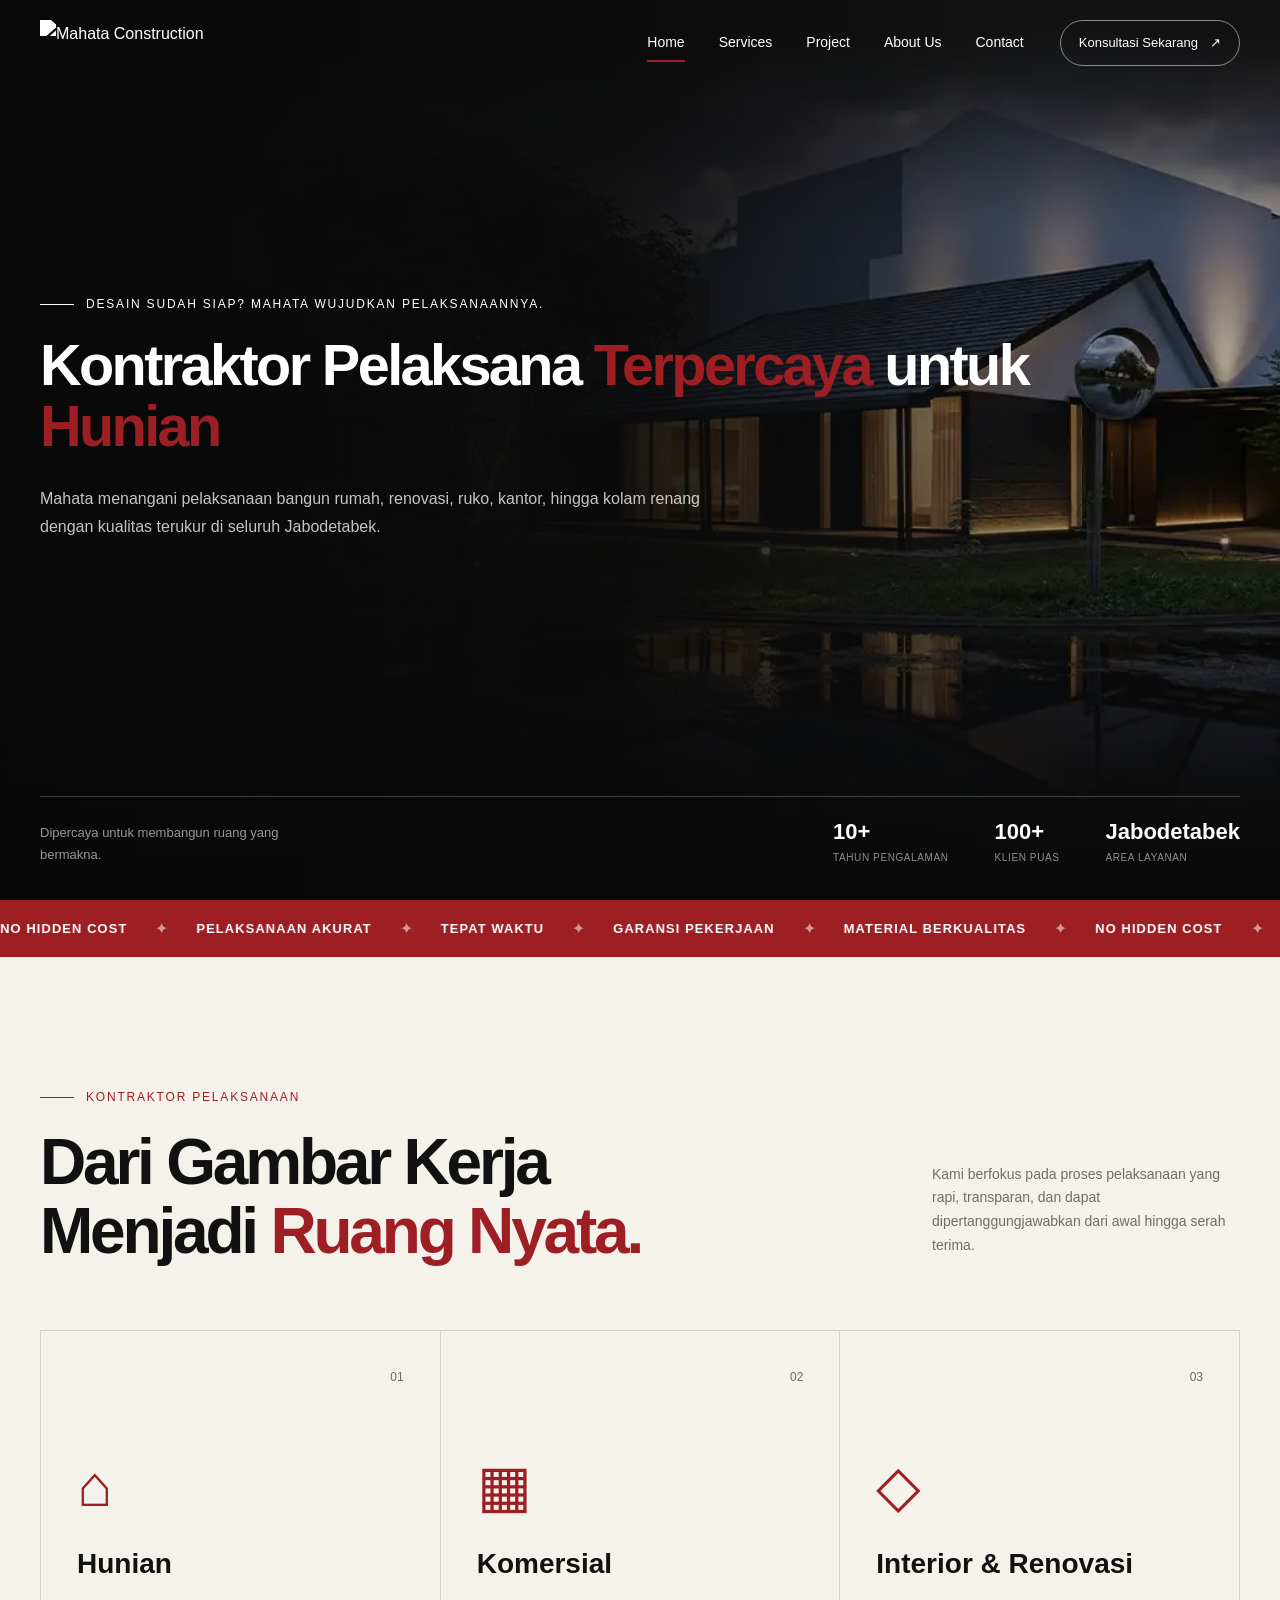
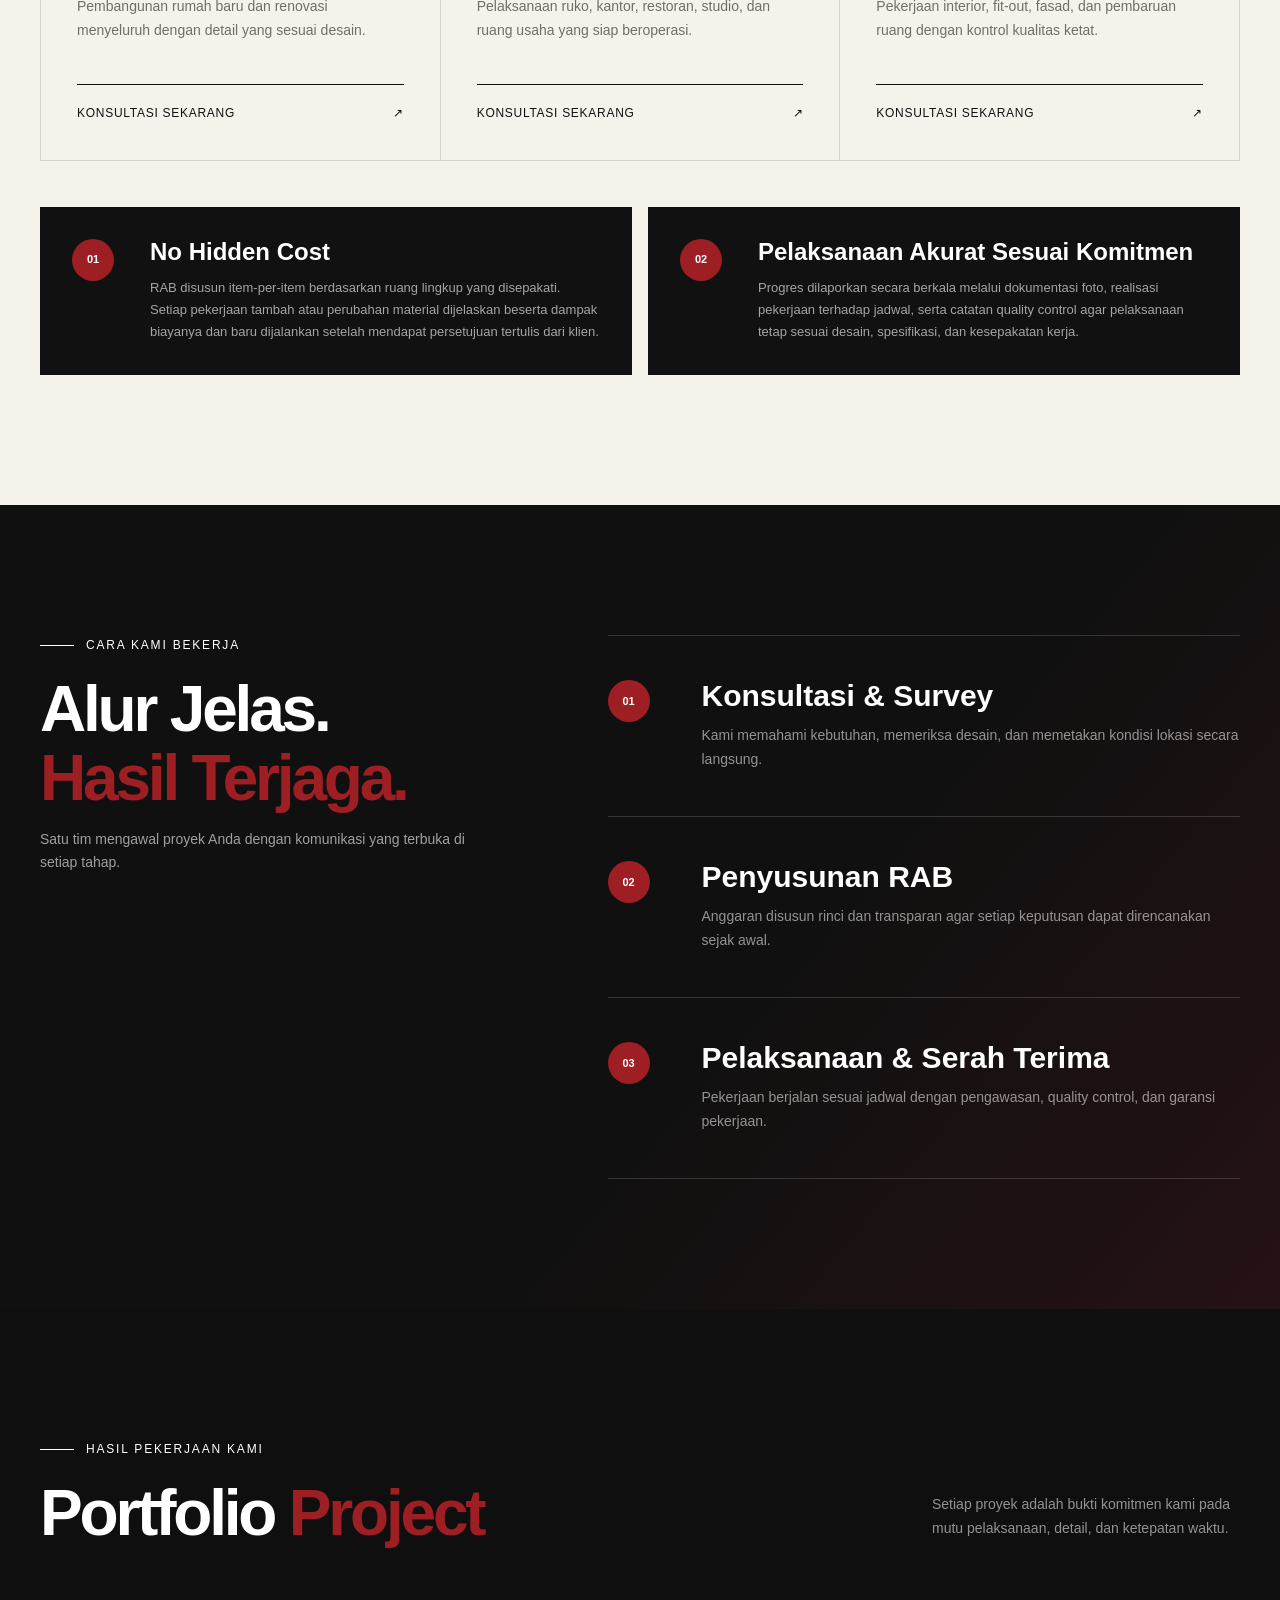
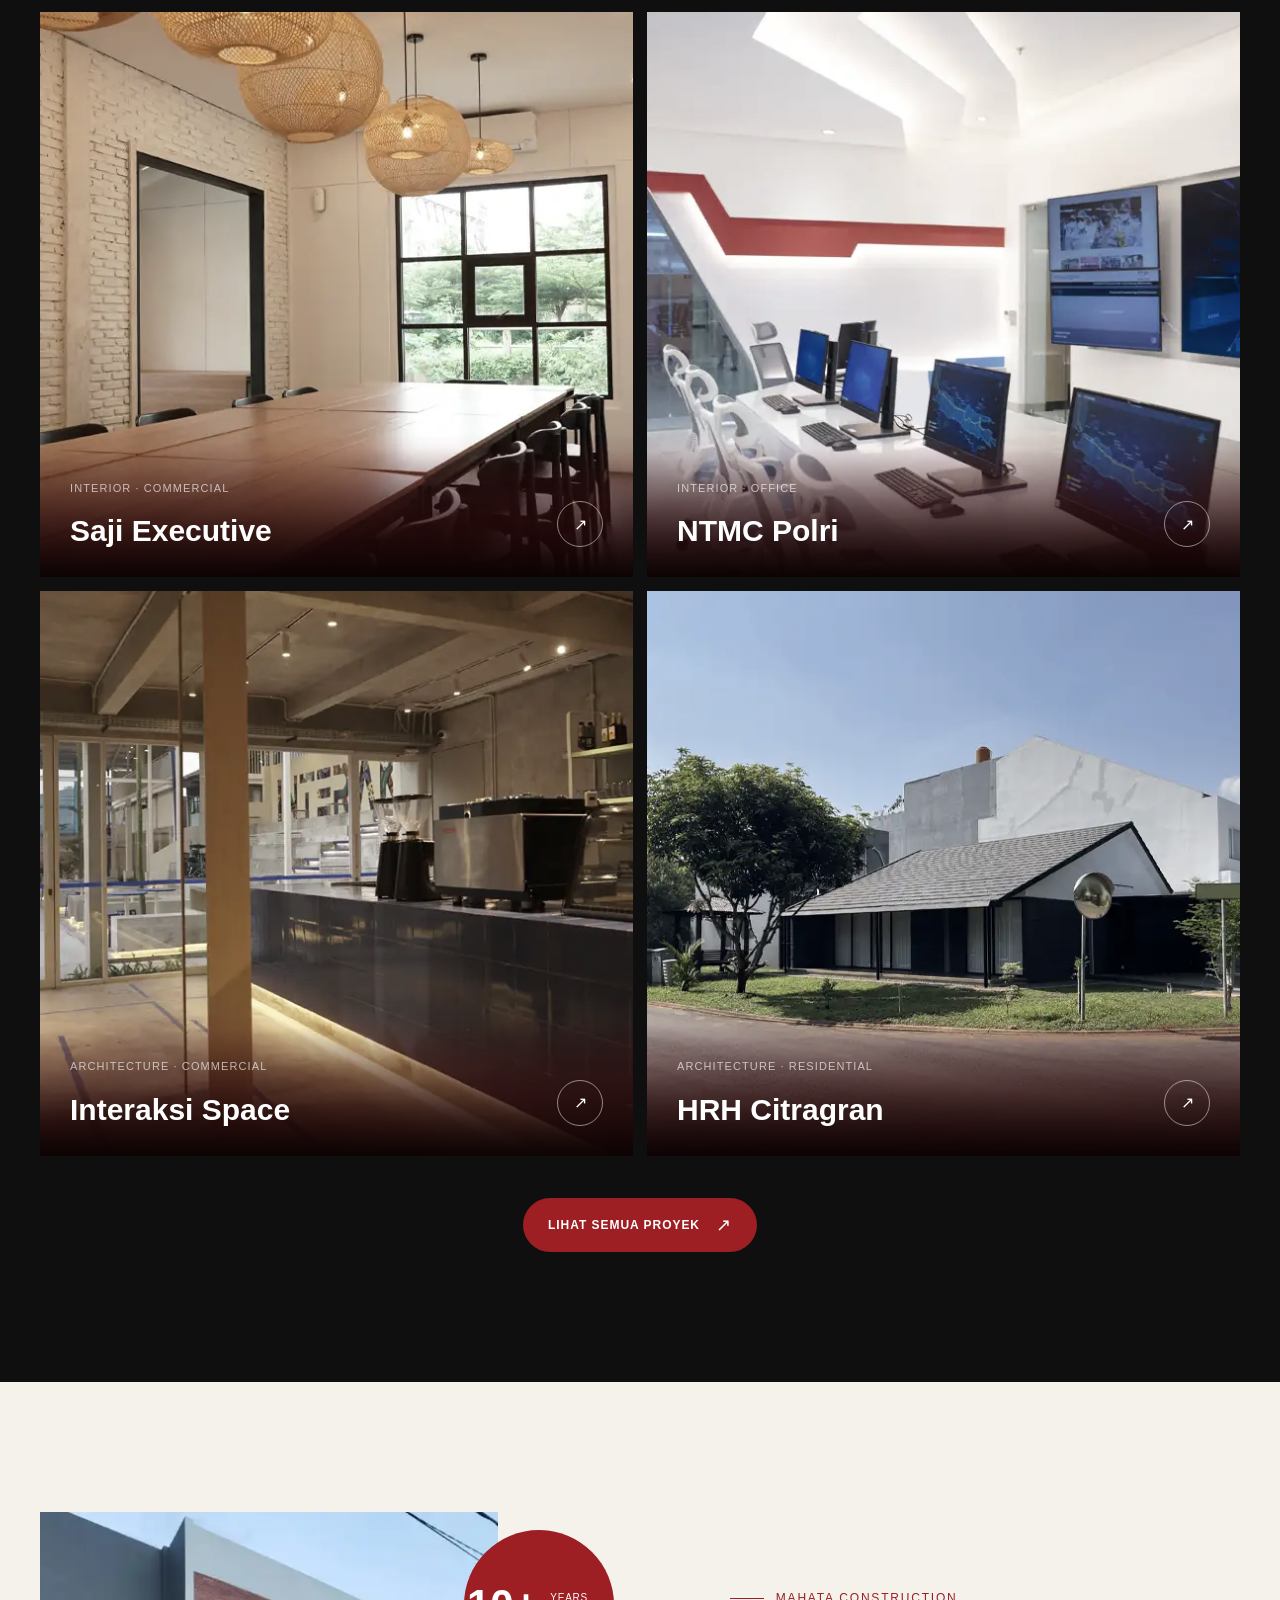
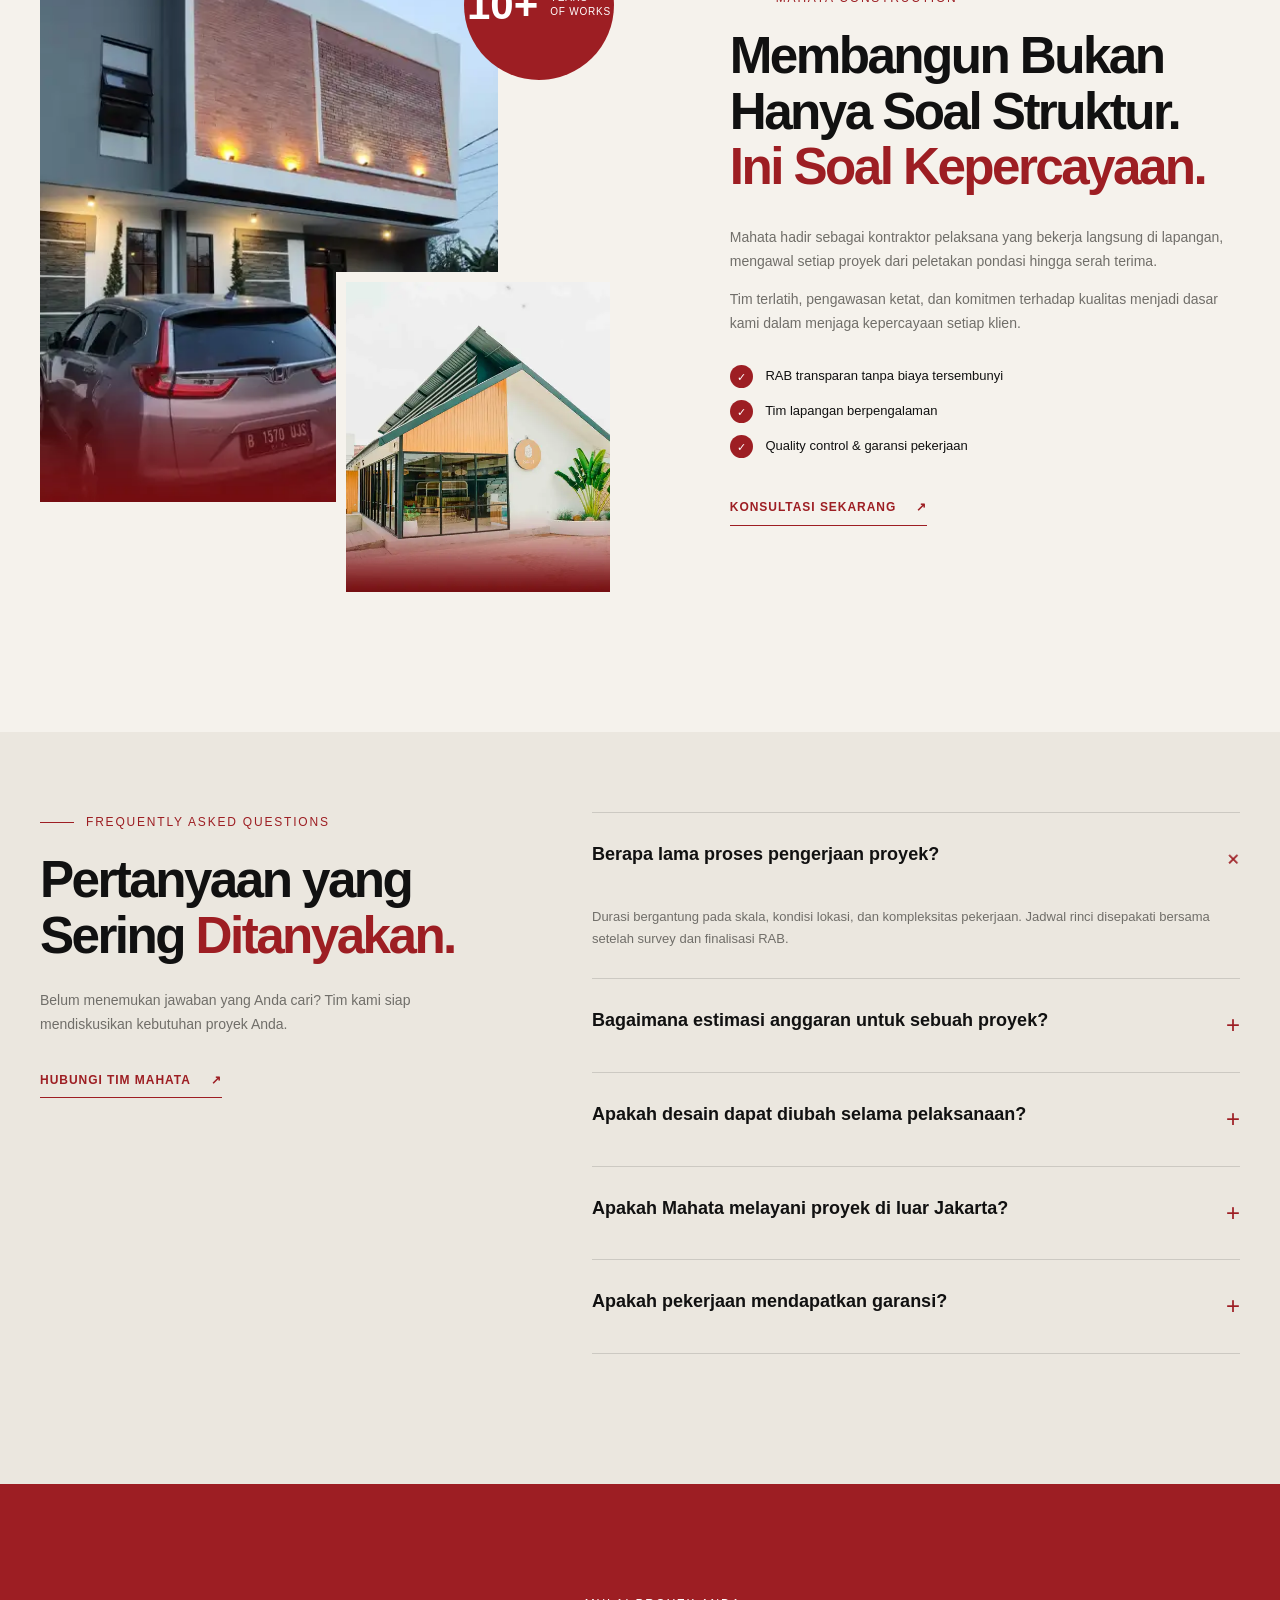
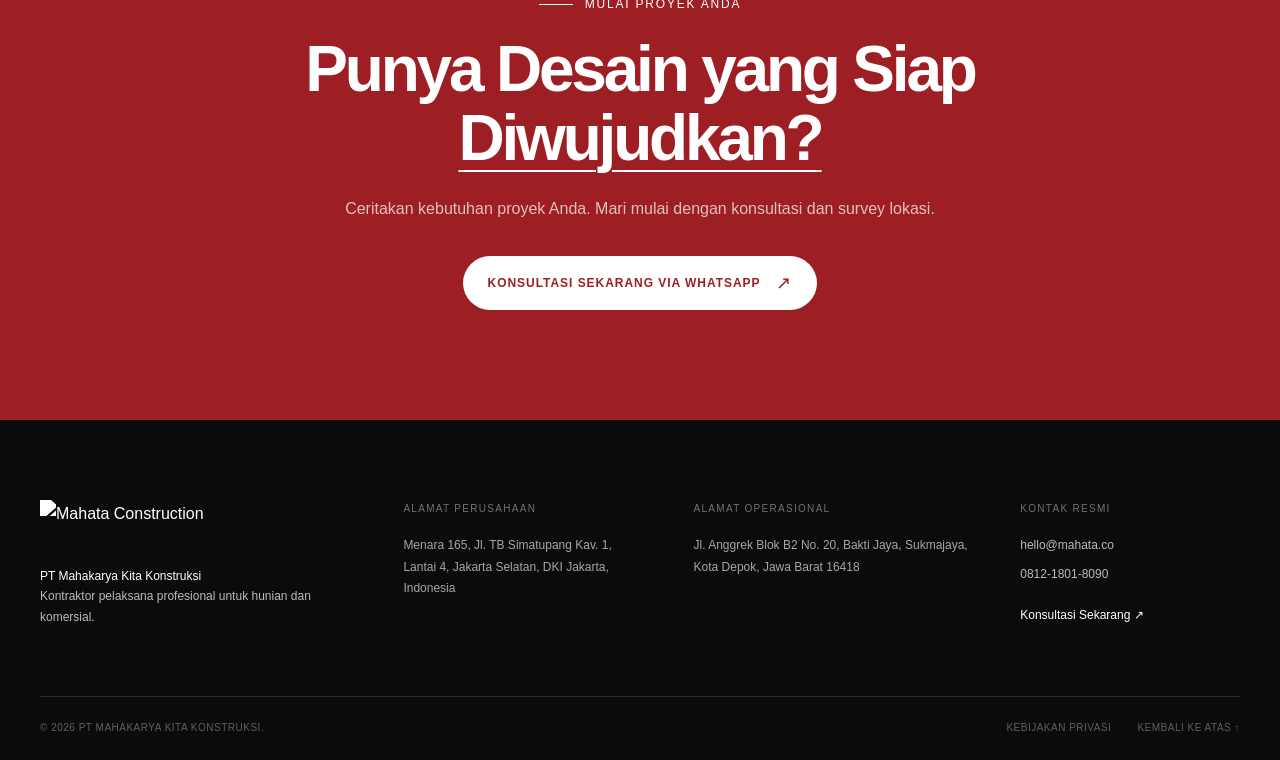
==== commit e7d98233: "Add files via upload" ====
--- a/index.html
+++ b/index.html
@@ -16,8 +16,9 @@
   <link rel="preload" href="assets/fonts/lexend-latin.woff2" as="font" type="font/woff2" crossorigin>
   <link rel="preload" href="assets/fonts/manrope-latin.woff2" as="font" type="font/woff2" crossorigin>
   <style>:root{--ink:#111;--paper:#f5f2ec;--red:#9d1e23;--container:min(1200px,calc(100% - 48px))}*{box-sizing:border-box}html{scroll-behavior:smooth;scroll-padding-top:92px}body{margin:0;color:var(--ink);background:var(--paper);font-family:"Lexend",sans-serif;font-weight:300;line-height:1.7}body.menu-open{overflow:hidden}img{display:block;max-width:100%}a{color:inherit;text-decoration:none}.container{width:var(--container);margin-inline:auto}.site-header{position:fixed;inset:0 0 auto;z-index:100;padding:20px 0;color:#fff}.site-header.is-scrolled{padding:12px 0;background:rgba(15,15,15,.92)}.nav-wrap{display:flex;align-items:center;justify-content:space-between;gap:36px}.brand img{width:auto;height:46px;object-fit:contain;filter:brightness(0) invert(1)}.main-nav{display:flex;align-items:center;gap:34px;margin-left:auto}.main-nav a{font-size:14px;font-weight:400}.nav-cta{display:inline-flex;align-items:center;gap:12px;padding:11px 18px;border:1px solid rgba(255,255,255,.5);border-radius:999px;font-size:13px}.main-nav>.mobile-nav-cta,.menu-button{display:none}.hero{position:relative;min-height:100svh;display:flex;flex-direction:column;justify-content:center;color:#fff;background:#171717;overflow:hidden}.hero-media{position:absolute;inset:0;width:100%;height:100%;object-fit:cover;object-position:center}.hero-shade{position:absolute;inset:0;background:linear-gradient(90deg,rgba(8,8,8,.94),rgba(8,8,8,.16) 78%),linear-gradient(0deg,rgba(8,8,8,.75),transparent 45%)}.hero-content{position:relative;z-index:1;padding:160px 0 190px}.eyebrow{display:flex;align-items:center;gap:12px;margin:0 0 20px;font-size:12px;font-weight:500;letter-spacing:.15em;text-transform:uppercase}h1,h2,h3{font-family:"Manrope",sans-serif;line-height:1.08;margin-top:0}h1{max-width:1120px;margin-bottom:24px;font-size:clamp(2.75rem,4.5vw,5.1rem);line-height:1.07;letter-spacing:-.045em;font-weight:700}h1 em,h2 em{color:var(--red);font-style:normal}@media(max-width:980px){:root{--container:min(100% - 32px,760px)}.nav-cta{display:none}.menu-button{display:block;position:relative;z-index:3;width:44px;height:44px;border:0;background:transparent}.main-nav{position:fixed;inset:0;z-index:2;flex-direction:column;justify-content:center;align-items:flex-start;gap:22px;padding:90px 32px;background:#0f0f0f;transform:translateX(100%);visibility:hidden}.main-nav.is-open{transform:translateX(0);visibility:visible}.main-nav a{font-size:36px;font-weight:700}.main-nav>a.mobile-nav-cta{position:absolute;right:32px;bottom:24px;left:32px;display:flex;justify-content:space-between;padding:15px 18px;border-radius:999px;background:var(--red);font-size:13px}.hero-content{padding:145px 0 230px}}@media(max-width:640px){.hero{min-height:auto;display:block;padding-bottom:26px}.hero-media{object-position:64% center}.hero-content{padding:145px 0 42px}}</style>
-  <link rel="preload" href="style.css?v=20260924-3" as="style" onload="this.onload=null;this.rel='stylesheet'">
-  <noscript><link rel="stylesheet" href="style.css?v=20260924-3"></noscript>
+  <style>@font-face{font-family:"Lexend";font-style:normal;font-weight:300 600;font-display:swap;src:url("assets/fonts/lexend-latin.woff2") format("woff2")}@font-face{font-family:"Manrope";font-style:normal;font-weight:400 800;font-display:swap;src:url("assets/fonts/manrope-latin.woff2") format("woff2")}.eyebrow span{width:34px;height:1px;background:currentColor}.rotating-word{position:relative;display:inline-block;width:5.05em;height:1.05em;overflow:hidden;vertical-align:-.12em;color:var(--red)}.rotating-word span{position:absolute;inset:0 auto auto 0;white-space:nowrap}.rotating-word span:first-child{opacity:1}.rotating-word span:last-child{opacity:0}.hero-copy{max-width:660px;margin:0 0 36px;color:rgba(255,255,255,.76);font-size:16px}.hero-foot{position:absolute;z-index:1;inset:auto 0 34px;display:flex;align-items:flex-end;justify-content:space-between;border-top:1px solid rgba(255,255,255,.22);padding-top:24px}.hero-foot>p{max-width:260px;margin:0;color:rgba(255,255,255,.58);font-size:13px}.hero-stats{display:flex;gap:46px}.hero-stats div{display:flex;flex-direction:column}.hero-stats strong{font-family:"Manrope",sans-serif;font-size:22px;line-height:1}.hero-stats span{margin-top:6px;color:rgba(255,255,255,.55);font-size:10px;letter-spacing:.06em;text-transform:uppercase}.trust-strip{padding:15px 0;overflow:hidden;color:#fff;background:var(--red)}@media(max-width:980px){.hero-foot{align-items:flex-start;gap:30px}.hero-stats{gap:22px}}@media(max-width:640px){.hero-shade{background:linear-gradient(90deg,rgba(8,8,8,.95),rgba(8,8,8,.58)),linear-gradient(0deg,rgba(8,8,8,.9),transparent)}h1{font-size:clamp(2.35rem,11.5vw,3.2rem)}.hero-copy{font-size:14px}.hero-foot{position:relative;inset:auto;flex-direction:column}.hero-foot>p{display:none}.hero-stats{width:100%;display:grid;grid-template-columns:repeat(3,1fr);gap:8px}.hero-stats strong{font-size:17px}.hero-stats span{font-size:8px}}</style>
+  <link rel="preload" href="style.css?v=20260924-4" as="style" onload="this.onload=null;this.rel='stylesheet'">
+  <noscript><link rel="stylesheet" href="style.css?v=20260924-4"></noscript>
   <script src="script.js?v=20260924-2" defer></script>
 </head>
 <body>
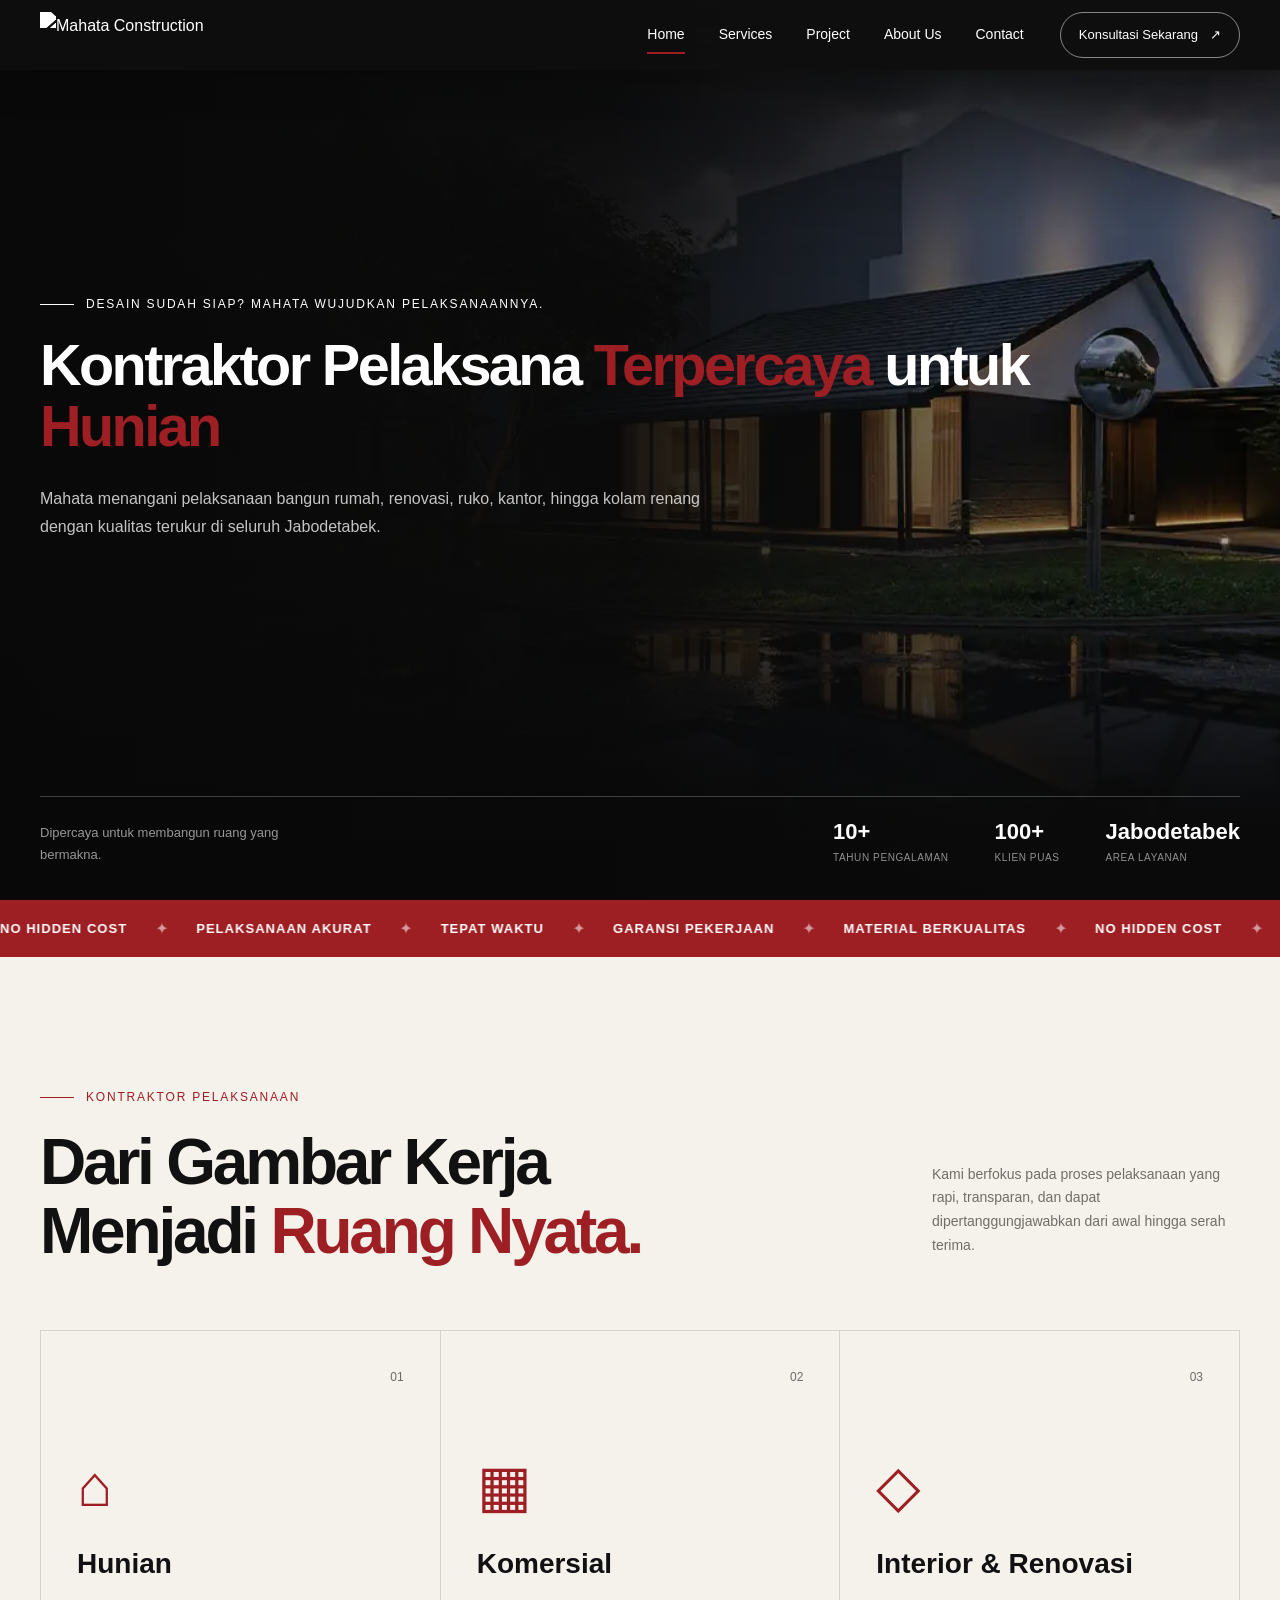
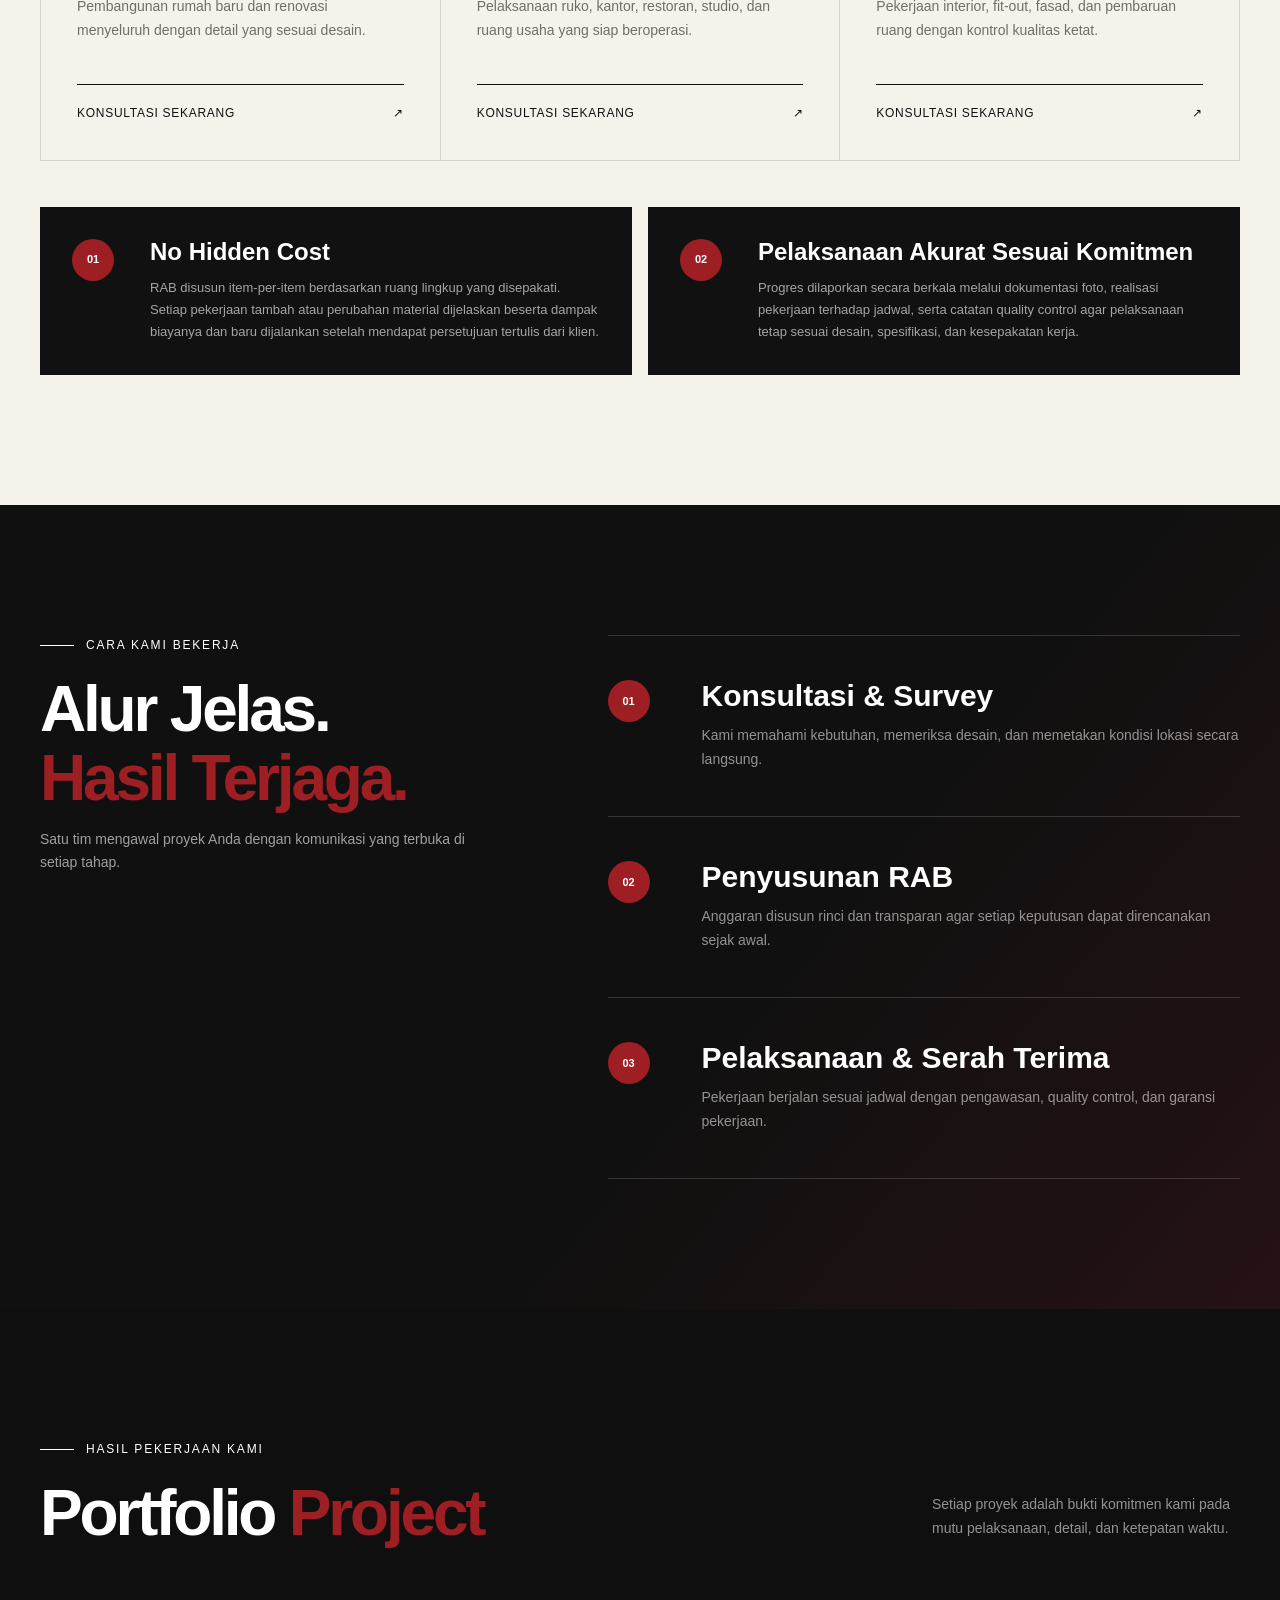
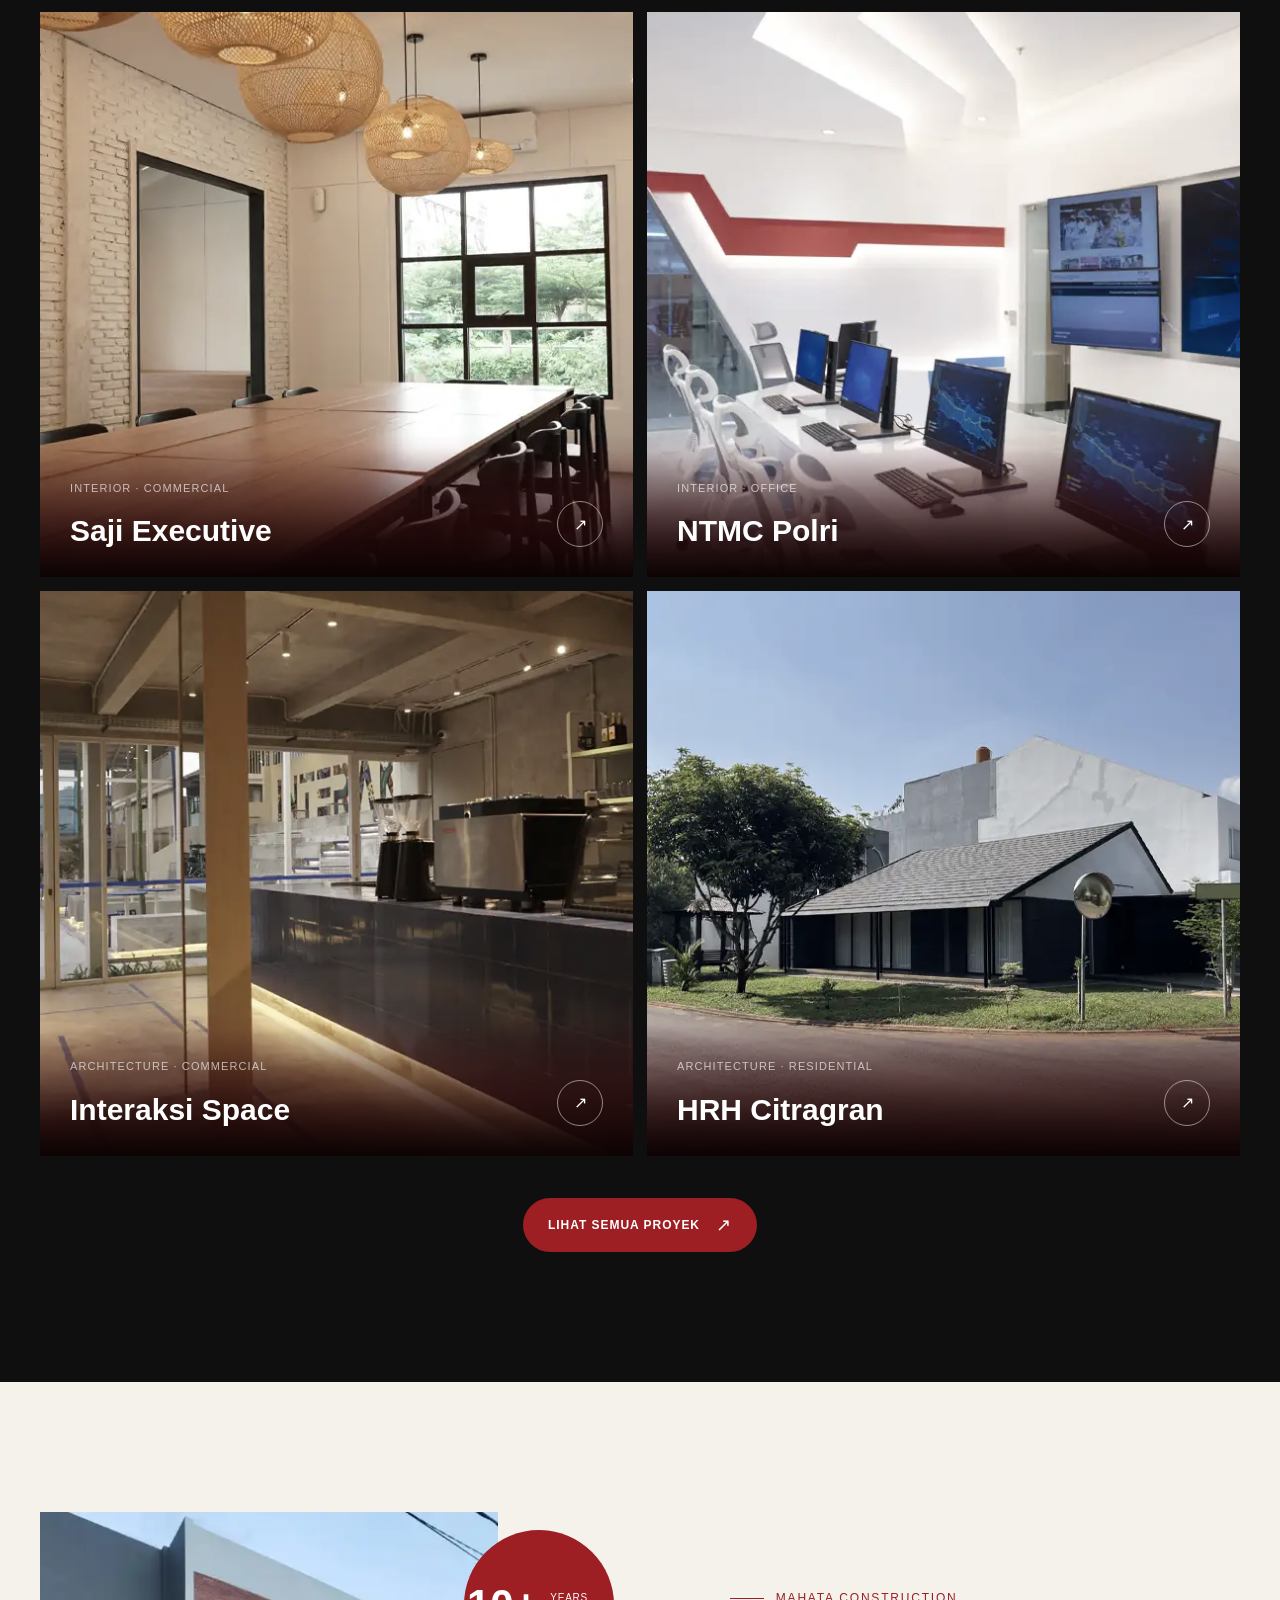
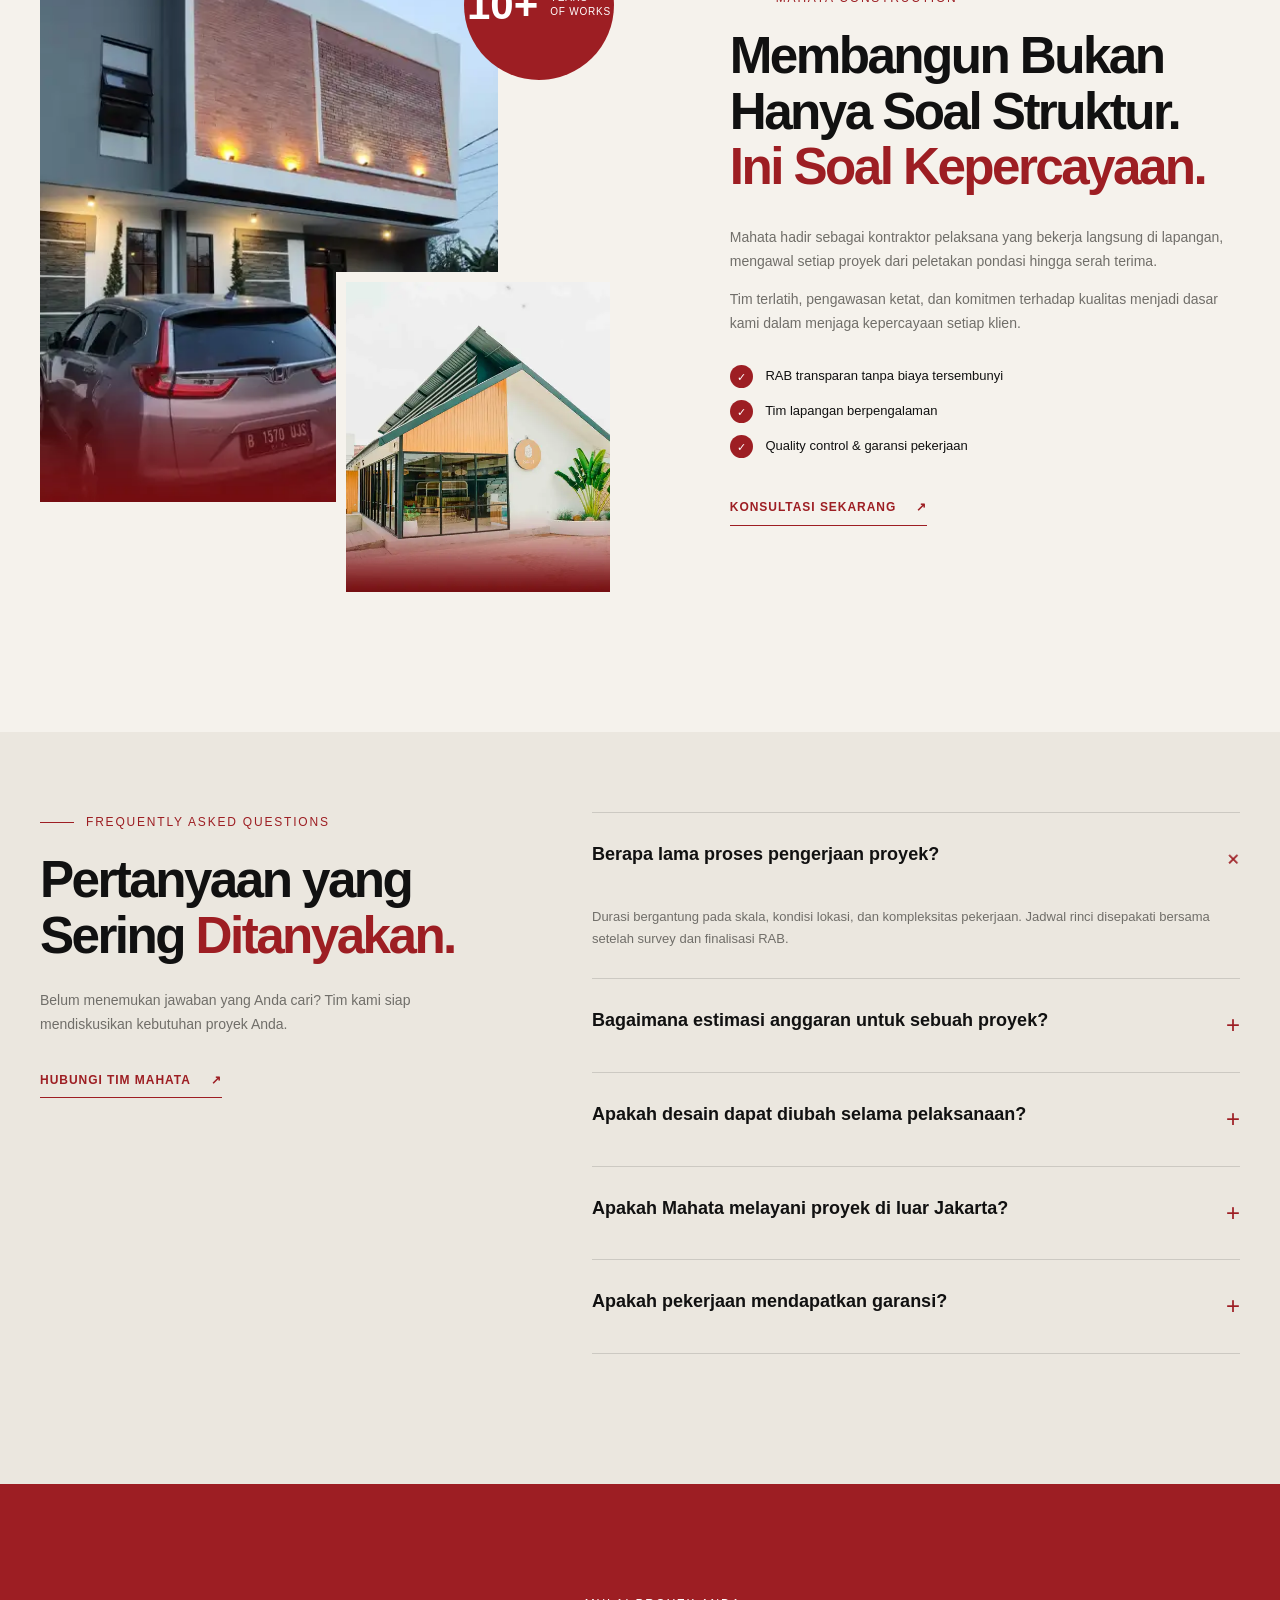
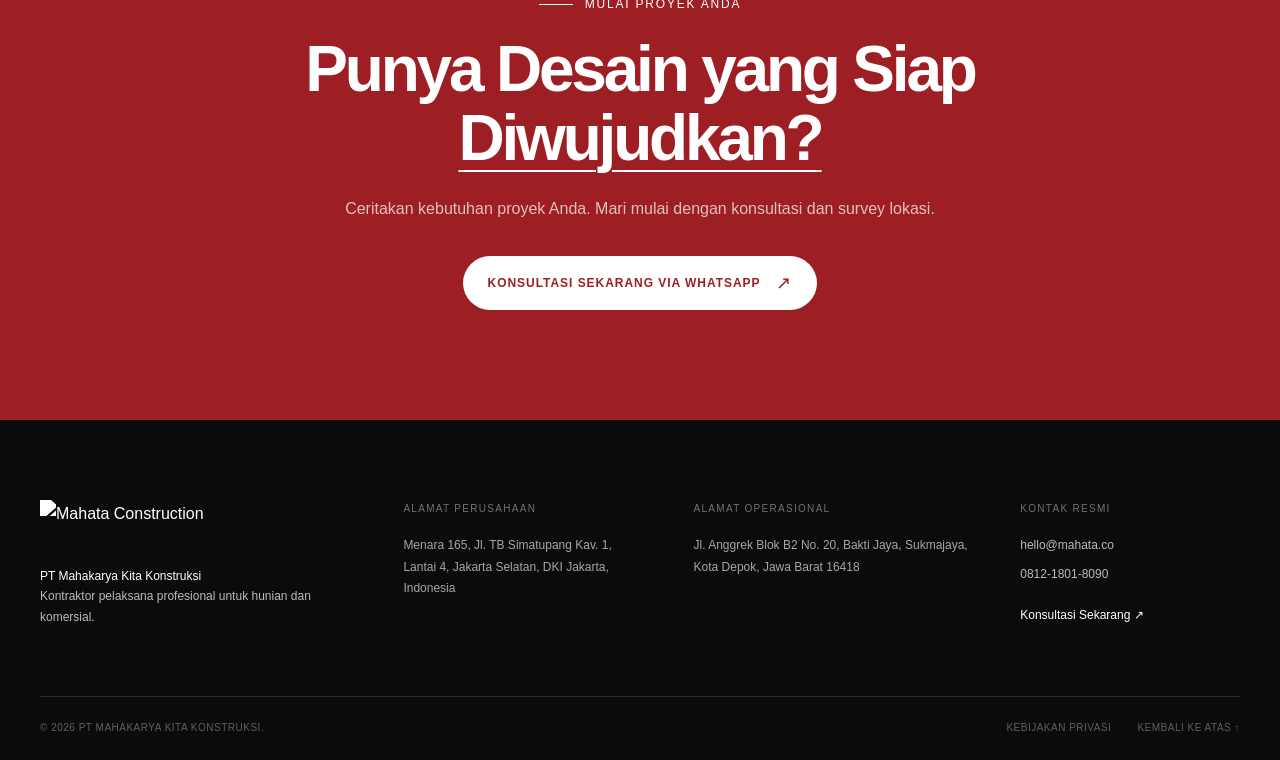
==== commit 54c1d7a3: "Add files via upload" ====
--- a/index.html
+++ b/index.html
@@ -19,7 +19,7 @@
   <style>@font-face{font-family:"Lexend";font-style:normal;font-weight:300 600;font-display:swap;src:url("assets/fonts/lexend-latin.woff2") format("woff2")}@font-face{font-family:"Manrope";font-style:normal;font-weight:400 800;font-display:swap;src:url("assets/fonts/manrope-latin.woff2") format("woff2")}.eyebrow span{width:34px;height:1px;background:currentColor}.rotating-word{position:relative;display:inline-block;width:5.05em;height:1.05em;overflow:hidden;vertical-align:-.12em;color:var(--red)}.rotating-word span{position:absolute;inset:0 auto auto 0;white-space:nowrap}.rotating-word span:first-child{opacity:1}.rotating-word span:last-child{opacity:0}.hero-copy{max-width:660px;margin:0 0 36px;color:rgba(255,255,255,.76);font-size:16px}.hero-foot{position:absolute;z-index:1;inset:auto 0 34px;display:flex;align-items:flex-end;justify-content:space-between;border-top:1px solid rgba(255,255,255,.22);padding-top:24px}.hero-foot>p{max-width:260px;margin:0;color:rgba(255,255,255,.58);font-size:13px}.hero-stats{display:flex;gap:46px}.hero-stats div{display:flex;flex-direction:column}.hero-stats strong{font-family:"Manrope",sans-serif;font-size:22px;line-height:1}.hero-stats span{margin-top:6px;color:rgba(255,255,255,.55);font-size:10px;letter-spacing:.06em;text-transform:uppercase}.trust-strip{padding:15px 0;overflow:hidden;color:#fff;background:var(--red)}@media(max-width:980px){.hero-foot{align-items:flex-start;gap:30px}.hero-stats{gap:22px}}@media(max-width:640px){.hero-shade{background:linear-gradient(90deg,rgba(8,8,8,.95),rgba(8,8,8,.58)),linear-gradient(0deg,rgba(8,8,8,.9),transparent)}h1{font-size:clamp(2.35rem,11.5vw,3.2rem)}.hero-copy{font-size:14px}.hero-foot{position:relative;inset:auto;flex-direction:column}.hero-foot>p{display:none}.hero-stats{width:100%;display:grid;grid-template-columns:repeat(3,1fr);gap:8px}.hero-stats strong{font-size:17px}.hero-stats span{font-size:8px}}</style>
   <link rel="preload" href="style.css?v=20260924-4" as="style" onload="this.onload=null;this.rel='stylesheet'">
   <noscript><link rel="stylesheet" href="style.css?v=20260924-4"></noscript>
-  <script src="script.js?v=20260924-2" defer></script>
+  <script src="script.js?v=20260924-3" defer></script>
 </head>
 <body>
   <!-- Google Tag Manager (noscript) -->
@@ -28,7 +28,7 @@
   <!-- End Google Tag Manager (noscript) -->
   <a class="skip-link" href="#main">Lewati ke konten utama</a>
 
-  <header class="site-header" data-header>
+  <header class="site-header is-scrolled" data-header>
     <div class="container nav-wrap">
       <a class="brand" href="#home" aria-label="Mahata, kembali ke beranda">
         <img src="assets/mahata-logo-optimized.webp" alt="Mahata Construction" width="372" height="80" fetchpriority="high">
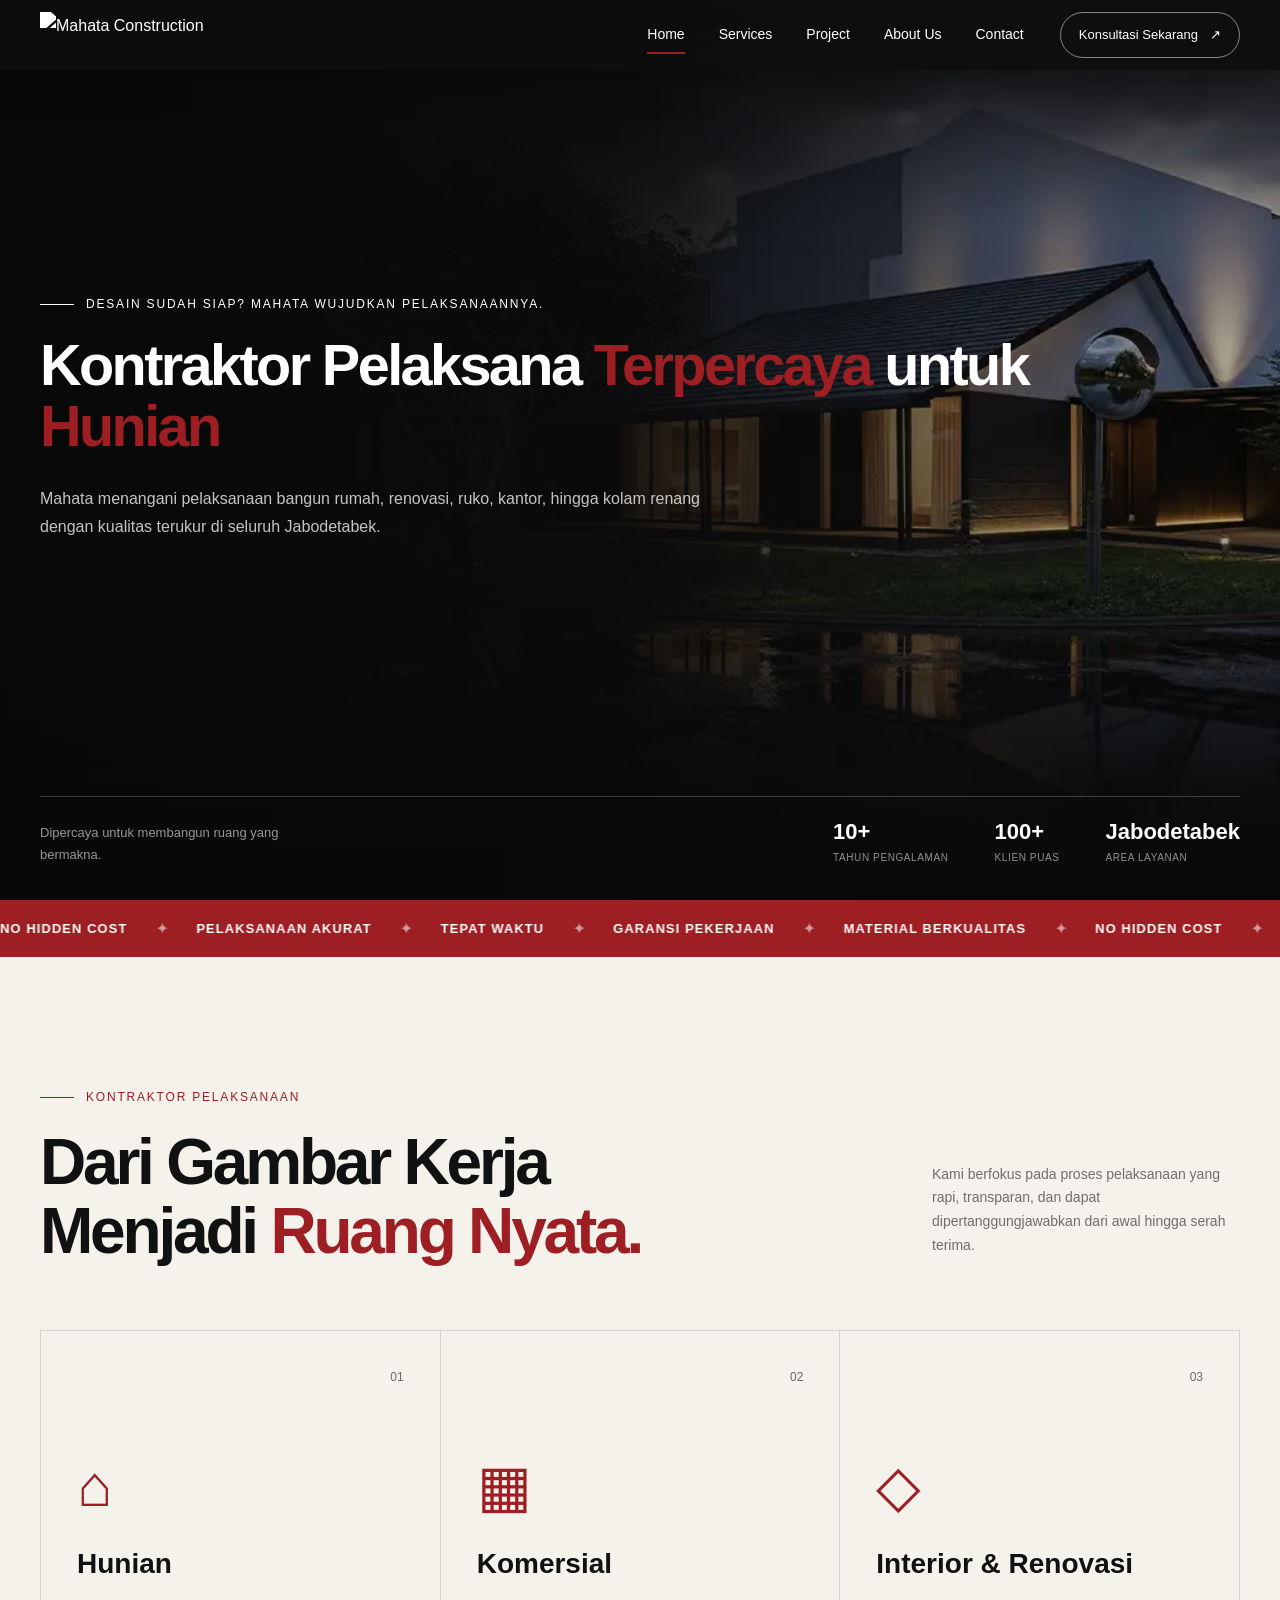
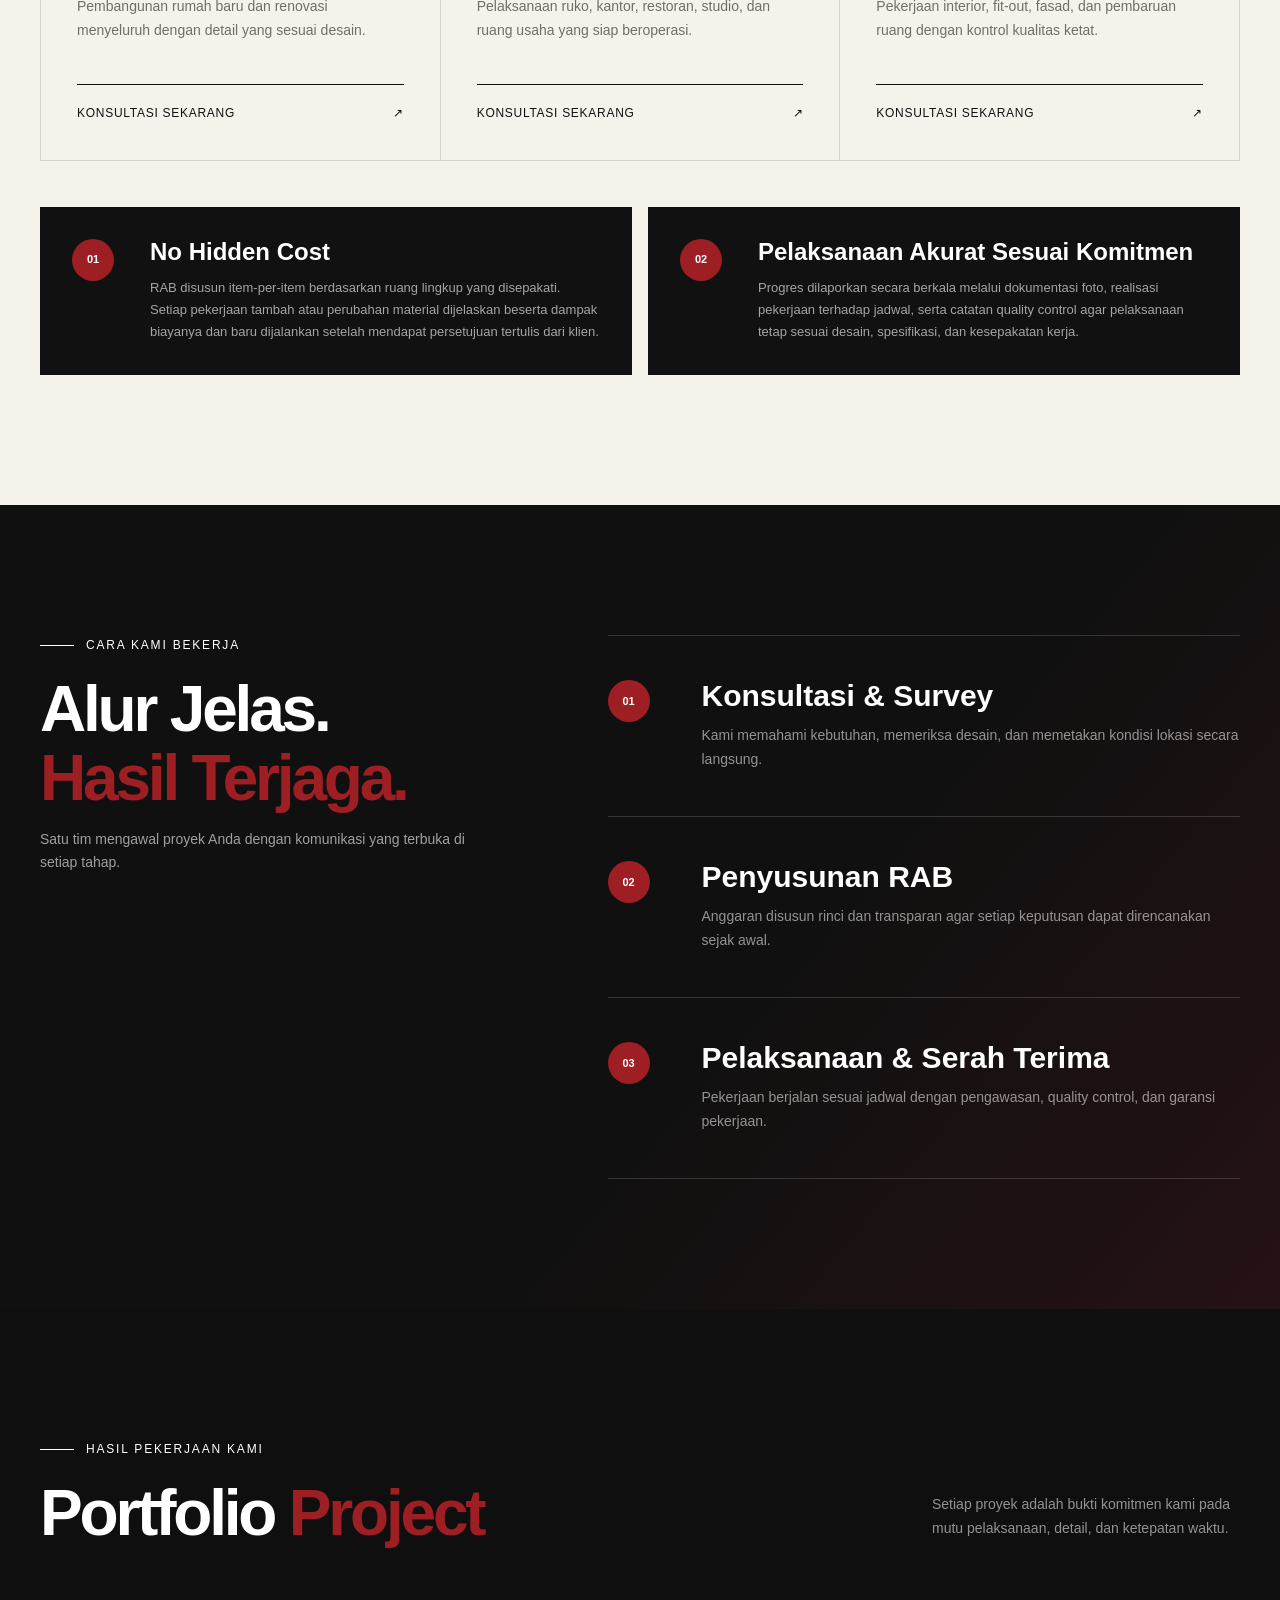
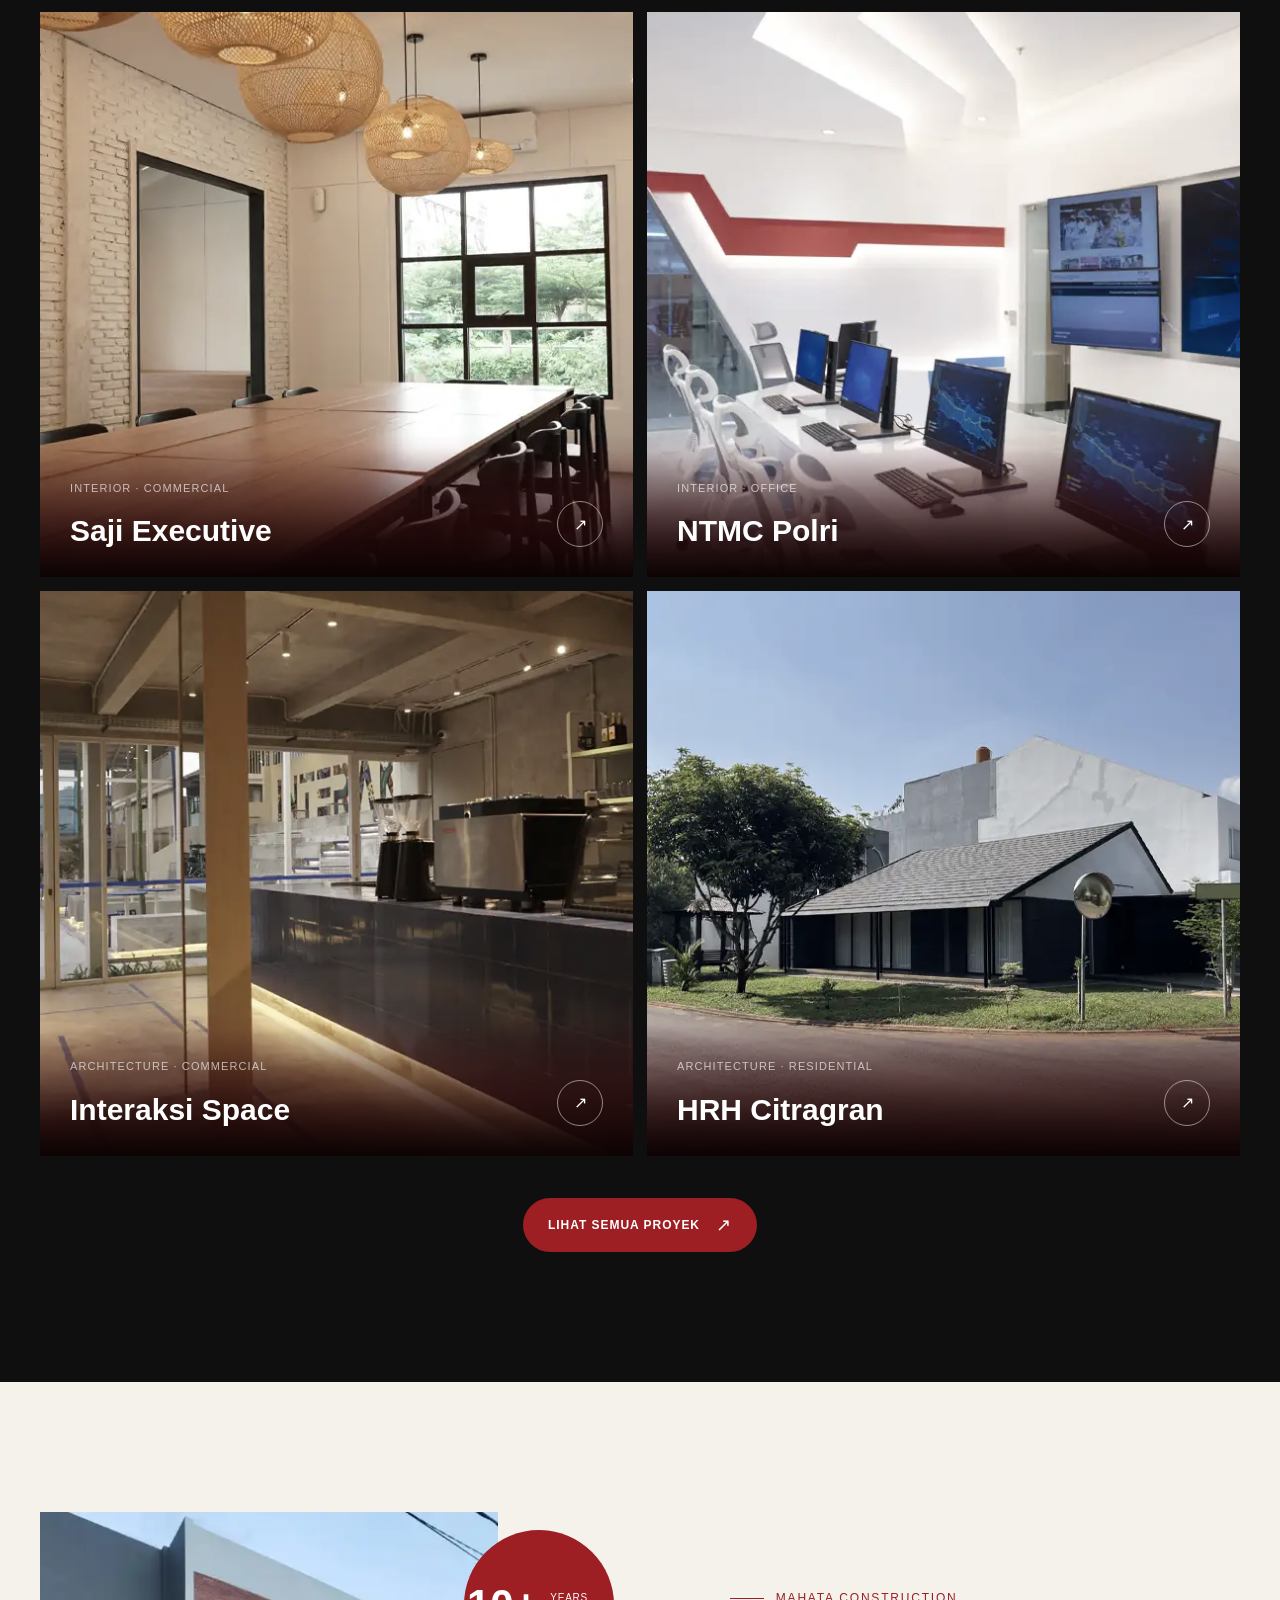
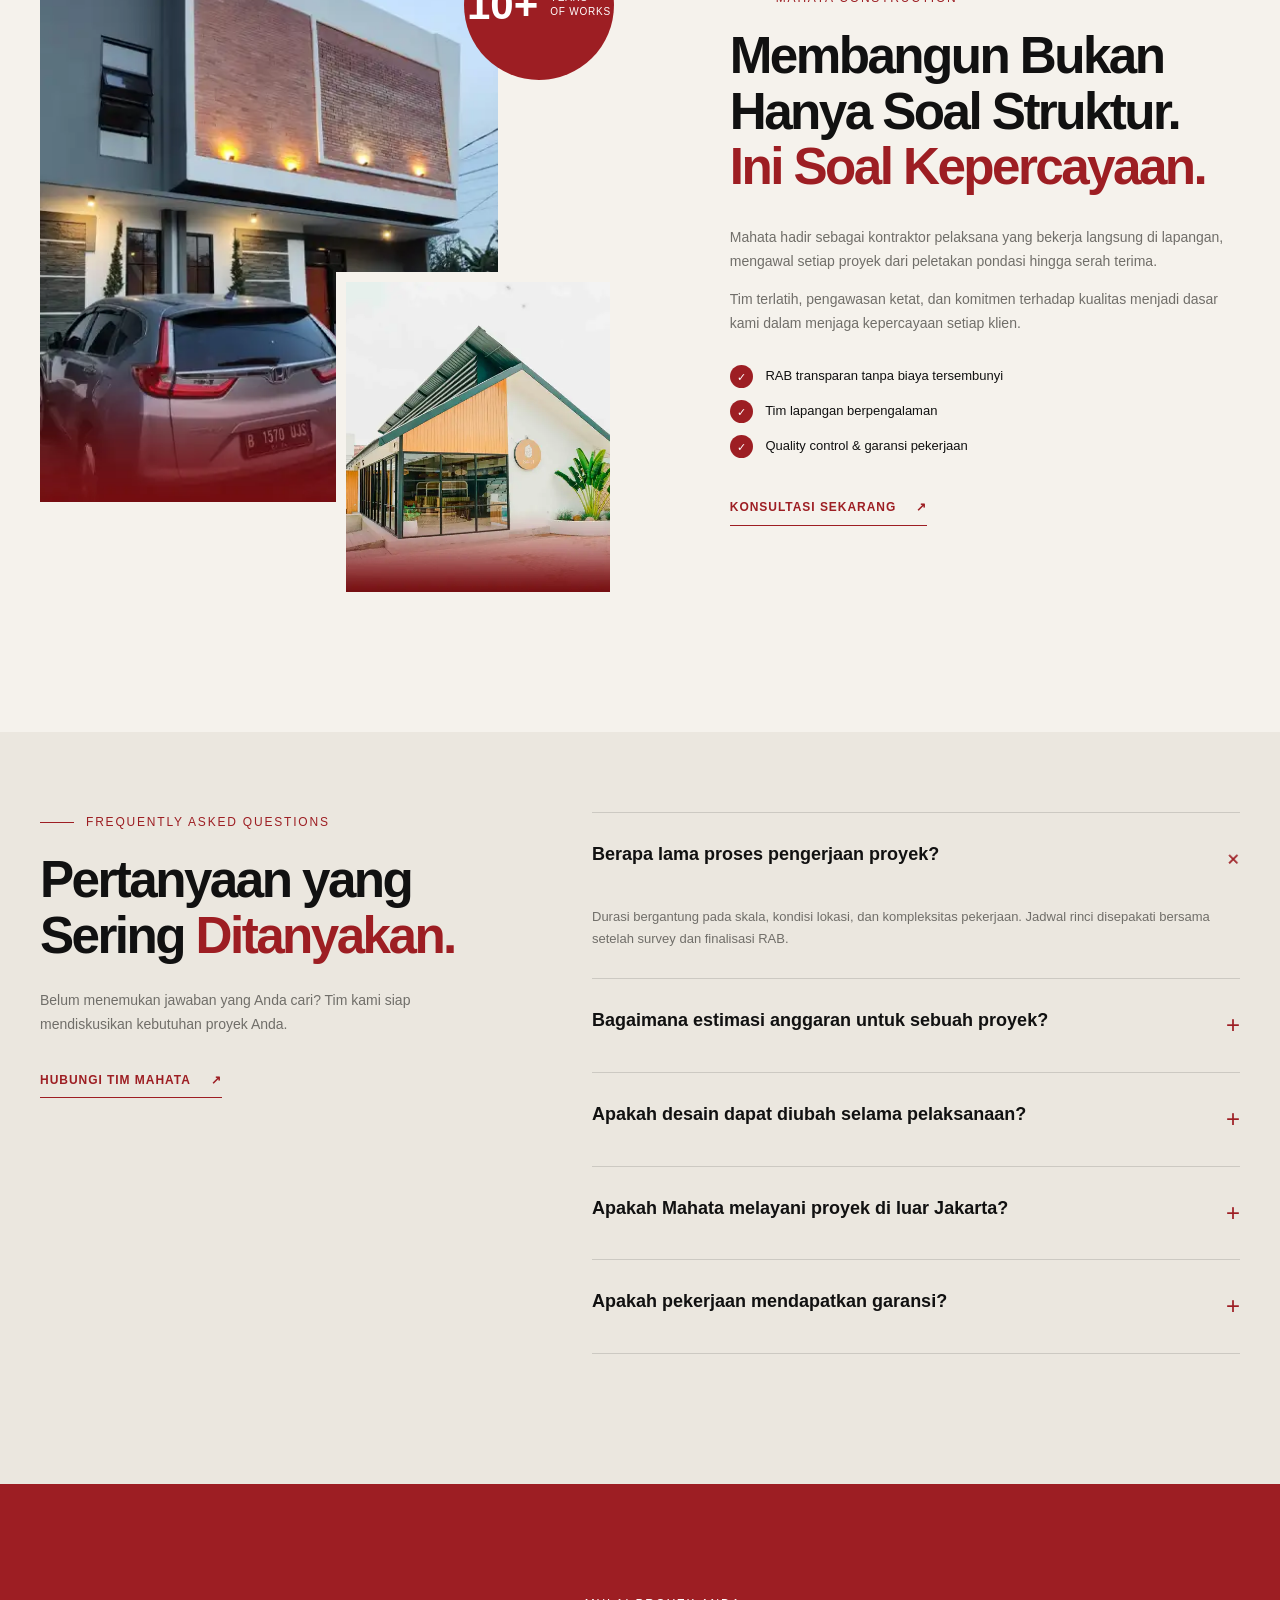
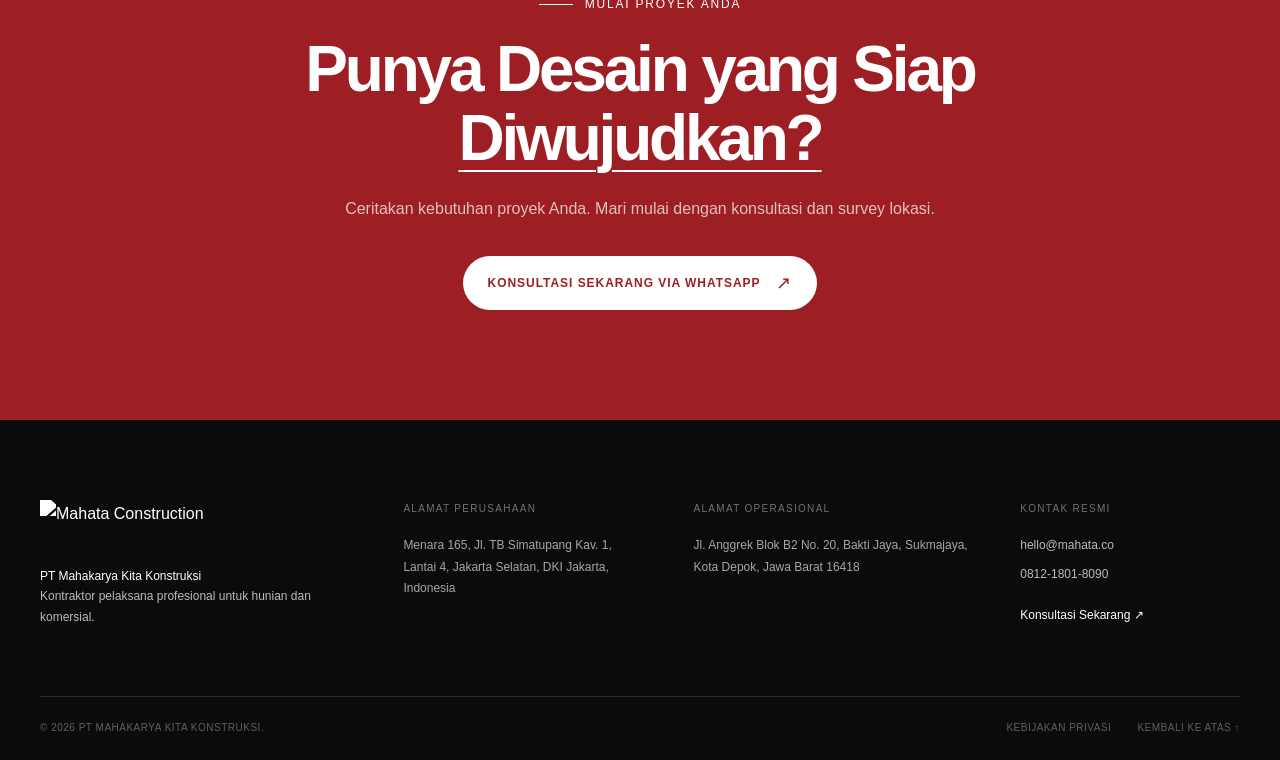
==== commit 8a36c267: "Add files via upload" ====
--- a/index.html
+++ b/index.html
@@ -16,9 +16,10 @@
   <link rel="preload" href="assets/fonts/lexend-latin.woff2" as="font" type="font/woff2" crossorigin>
   <link rel="preload" href="assets/fonts/manrope-latin.woff2" as="font" type="font/woff2" crossorigin>
   <style>:root{--ink:#111;--paper:#f5f2ec;--red:#9d1e23;--container:min(1200px,calc(100% - 48px))}*{box-sizing:border-box}html{scroll-behavior:smooth;scroll-padding-top:92px}body{margin:0;color:var(--ink);background:var(--paper);font-family:"Lexend",sans-serif;font-weight:300;line-height:1.7}body.menu-open{overflow:hidden}img{display:block;max-width:100%}a{color:inherit;text-decoration:none}.container{width:var(--container);margin-inline:auto}.site-header{position:fixed;inset:0 0 auto;z-index:100;padding:20px 0;color:#fff}.site-header.is-scrolled{padding:12px 0;background:rgba(15,15,15,.92)}.nav-wrap{display:flex;align-items:center;justify-content:space-between;gap:36px}.brand img{width:auto;height:46px;object-fit:contain;filter:brightness(0) invert(1)}.main-nav{display:flex;align-items:center;gap:34px;margin-left:auto}.main-nav a{font-size:14px;font-weight:400}.nav-cta{display:inline-flex;align-items:center;gap:12px;padding:11px 18px;border:1px solid rgba(255,255,255,.5);border-radius:999px;font-size:13px}.main-nav>.mobile-nav-cta,.menu-button{display:none}.hero{position:relative;min-height:100svh;display:flex;flex-direction:column;justify-content:center;color:#fff;background:#171717;overflow:hidden}.hero-media{position:absolute;inset:0;width:100%;height:100%;object-fit:cover;object-position:center}.hero-shade{position:absolute;inset:0;background:linear-gradient(90deg,rgba(8,8,8,.94),rgba(8,8,8,.16) 78%),linear-gradient(0deg,rgba(8,8,8,.75),transparent 45%)}.hero-content{position:relative;z-index:1;padding:160px 0 190px}.eyebrow{display:flex;align-items:center;gap:12px;margin:0 0 20px;font-size:12px;font-weight:500;letter-spacing:.15em;text-transform:uppercase}h1,h2,h3{font-family:"Manrope",sans-serif;line-height:1.08;margin-top:0}h1{max-width:1120px;margin-bottom:24px;font-size:clamp(2.75rem,4.5vw,5.1rem);line-height:1.07;letter-spacing:-.045em;font-weight:700}h1 em,h2 em{color:var(--red);font-style:normal}@media(max-width:980px){:root{--container:min(100% - 32px,760px)}.nav-cta{display:none}.menu-button{display:block;position:relative;z-index:3;width:44px;height:44px;border:0;background:transparent}.main-nav{position:fixed;inset:0;z-index:2;flex-direction:column;justify-content:center;align-items:flex-start;gap:22px;padding:90px 32px;background:#0f0f0f;transform:translateX(100%);visibility:hidden}.main-nav.is-open{transform:translateX(0);visibility:visible}.main-nav a{font-size:36px;font-weight:700}.main-nav>a.mobile-nav-cta{position:absolute;right:32px;bottom:24px;left:32px;display:flex;justify-content:space-between;padding:15px 18px;border-radius:999px;background:var(--red);font-size:13px}.hero-content{padding:145px 0 230px}}@media(max-width:640px){.hero{min-height:auto;display:block;padding-bottom:26px}.hero-media{object-position:64% center}.hero-content{padding:145px 0 42px}}</style>
-  <style>@font-face{font-family:"Lexend";font-style:normal;font-weight:300 600;font-display:swap;src:url("assets/fonts/lexend-latin.woff2") format("woff2")}@font-face{font-family:"Manrope";font-style:normal;font-weight:400 800;font-display:swap;src:url("assets/fonts/manrope-latin.woff2") format("woff2")}.eyebrow span{width:34px;height:1px;background:currentColor}.rotating-word{position:relative;display:inline-block;width:5.05em;height:1.05em;overflow:hidden;vertical-align:-.12em;color:var(--red)}.rotating-word span{position:absolute;inset:0 auto auto 0;white-space:nowrap}.rotating-word span:first-child{opacity:1}.rotating-word span:last-child{opacity:0}.hero-copy{max-width:660px;margin:0 0 36px;color:rgba(255,255,255,.76);font-size:16px}.hero-foot{position:absolute;z-index:1;inset:auto 0 34px;display:flex;align-items:flex-end;justify-content:space-between;border-top:1px solid rgba(255,255,255,.22);padding-top:24px}.hero-foot>p{max-width:260px;margin:0;color:rgba(255,255,255,.58);font-size:13px}.hero-stats{display:flex;gap:46px}.hero-stats div{display:flex;flex-direction:column}.hero-stats strong{font-family:"Manrope",sans-serif;font-size:22px;line-height:1}.hero-stats span{margin-top:6px;color:rgba(255,255,255,.55);font-size:10px;letter-spacing:.06em;text-transform:uppercase}.trust-strip{padding:15px 0;overflow:hidden;color:#fff;background:var(--red)}@media(max-width:980px){.hero-foot{align-items:flex-start;gap:30px}.hero-stats{gap:22px}}@media(max-width:640px){.hero-shade{background:linear-gradient(90deg,rgba(8,8,8,.95),rgba(8,8,8,.58)),linear-gradient(0deg,rgba(8,8,8,.9),transparent)}h1{font-size:clamp(2.35rem,11.5vw,3.2rem)}.hero-copy{font-size:14px}.hero-foot{position:relative;inset:auto;flex-direction:column}.hero-foot>p{display:none}.hero-stats{width:100%;display:grid;grid-template-columns:repeat(3,1fr);gap:8px}.hero-stats strong{font-size:17px}.hero-stats span{font-size:8px}}</style>
-  <link rel="preload" href="style.css?v=20260924-4" as="style" onload="this.onload=null;this.rel='stylesheet'">
-  <noscript><link rel="stylesheet" href="style.css?v=20260924-4"></noscript>
+  <style>@font-face{font-family:"Lexend";font-style:normal;font-weight:300 600;font-display:swap;src:url("assets/fonts/lexend-latin.woff2") format("woff2")}@font-face{font-family:"Manrope";font-style:normal;font-weight:400 800;font-display:swap;src:url("assets/fonts/manrope-latin.woff2") format("woff2")}.eyebrow span{width:34px;height:1px;background:currentColor}.rotating-word{position:relative;display:inline-block;width:5.05em;height:1.05em;overflow:hidden;vertical-align:-.12em;color:var(--red)}.rotating-word span{position:absolute;inset:0 auto auto 0;white-space:nowrap}.rotating-word span:first-child{opacity:1}.rotating-word span:last-child{opacity:0}.hero-copy{max-width:660px;margin:0 0 36px;color:rgba(255,255,255,.76);font-size:16px}.hero-foot{position:absolute;z-index:1;inset:auto 0 34px;display:flex;align-items:flex-end;justify-content:space-between;border-top:1px solid rgba(255,255,255,.22);padding-top:24px}.hero-foot>p{max-width:260px;margin:0;color:rgba(255,255,255,.58);font-size:13px}.hero-stats{display:flex;gap:46px}.hero-stats div{display:flex;flex-direction:column}.hero-stats strong{font-family:"Manrope",sans-serif;font-size:22px;line-height:1}.hero-stats span{margin-top:6px;color:rgba(255,255,255,.55);font-size:10px;letter-spacing:.06em;text-transform:uppercase}.trust-strip{padding:15px 0;overflow:hidden;color:#fff;background:var(--red)}.marquee{overflow:hidden}.marquee-track{display:flex;flex-wrap:nowrap;align-items:center;gap:0;width:max-content;white-space:nowrap}.marquee-track>*{flex:none;margin-right:28px}.marquee-track span{font-family:"Manrope",sans-serif;font-size:13px;font-weight:700;letter-spacing:.08em;text-transform:uppercase}.marquee-track i{font-style:normal;opacity:.55}@media(max-width:980px){.hero-foot{align-items:flex-start;gap:30px}.hero-stats{gap:22px}}@media(max-width:640px){.hero-shade{background:linear-gradient(90deg,rgba(8,8,8,.95),rgba(8,8,8,.58)),linear-gradient(0deg,rgba(8,8,8,.9),transparent)}h1{font-size:clamp(2.35rem,11.5vw,3.2rem)}.hero-copy{font-size:14px}.hero-foot{position:relative;inset:auto;flex-direction:column}.hero-foot>p{display:none}.hero-stats{width:100%;display:grid;grid-template-columns:repeat(3,1fr);gap:8px}.hero-stats strong{font-size:17px}.hero-stats span{font-size:8px}}</style>
+  <style>.section{padding:130px 0}.section-heading{display:grid;grid-template-columns:1.45fr .55fr;gap:80px;align-items:end;margin-bottom:64px}.section-heading h2{margin-bottom:0;font-size:clamp(2.7rem,5vw,5.2rem);letter-spacing:-.05em;font-weight:700}.section-heading>p{margin:0 0 8px;color:#706e69;font-size:14px}.services{background:var(--paper)}@media(max-width:980px){.section{padding:95px 0}.section-heading{grid-template-columns:1fr;gap:55px}}@media(max-width:640px){.section{padding:76px 0}.section-heading{gap:24px;margin-bottom:42px}.section-heading h2{font-size:2.65rem}}</style>
+  <link rel="preload" href="style.css?v=20260924-5" as="style" onload="this.onload=null;this.rel='stylesheet'">
+  <noscript><link rel="stylesheet" href="style.css?v=20260924-5"></noscript>
   <script src="script.js?v=20260924-3" defer></script>
 </head>
 <body>
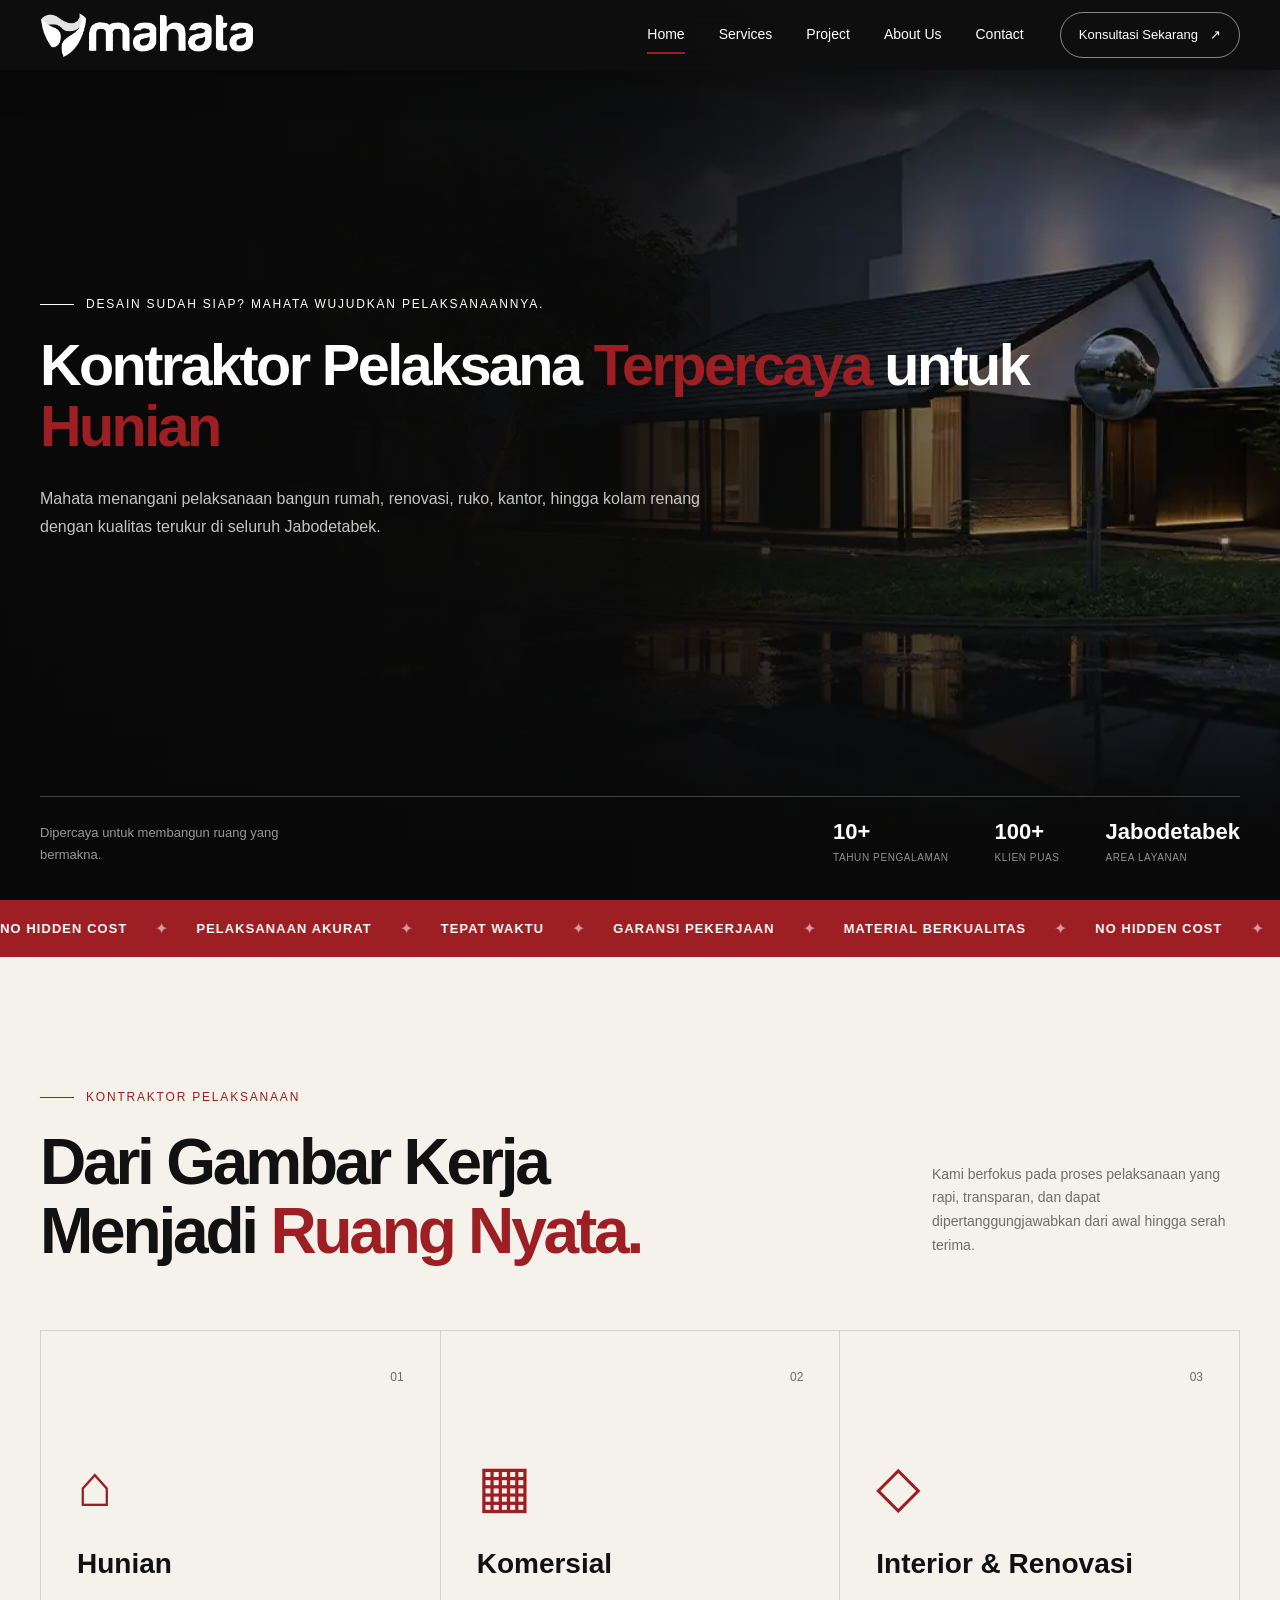
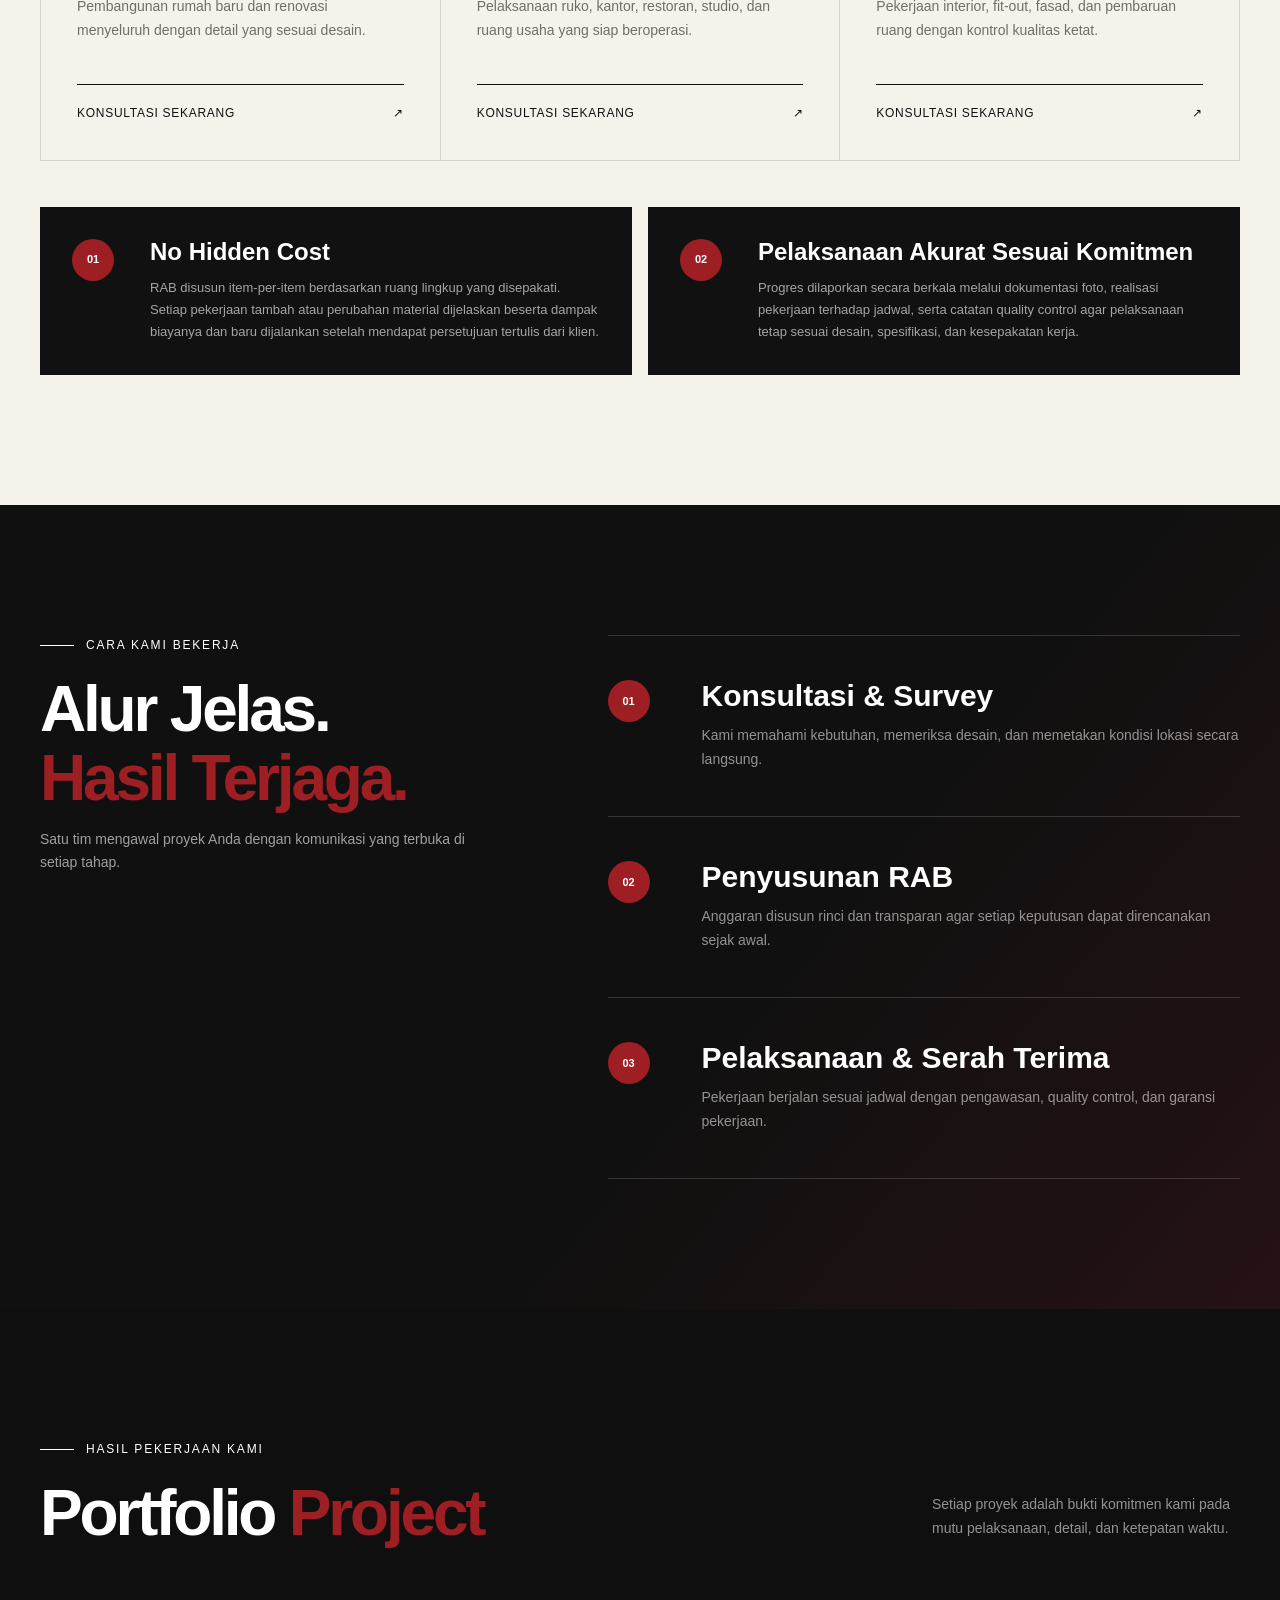
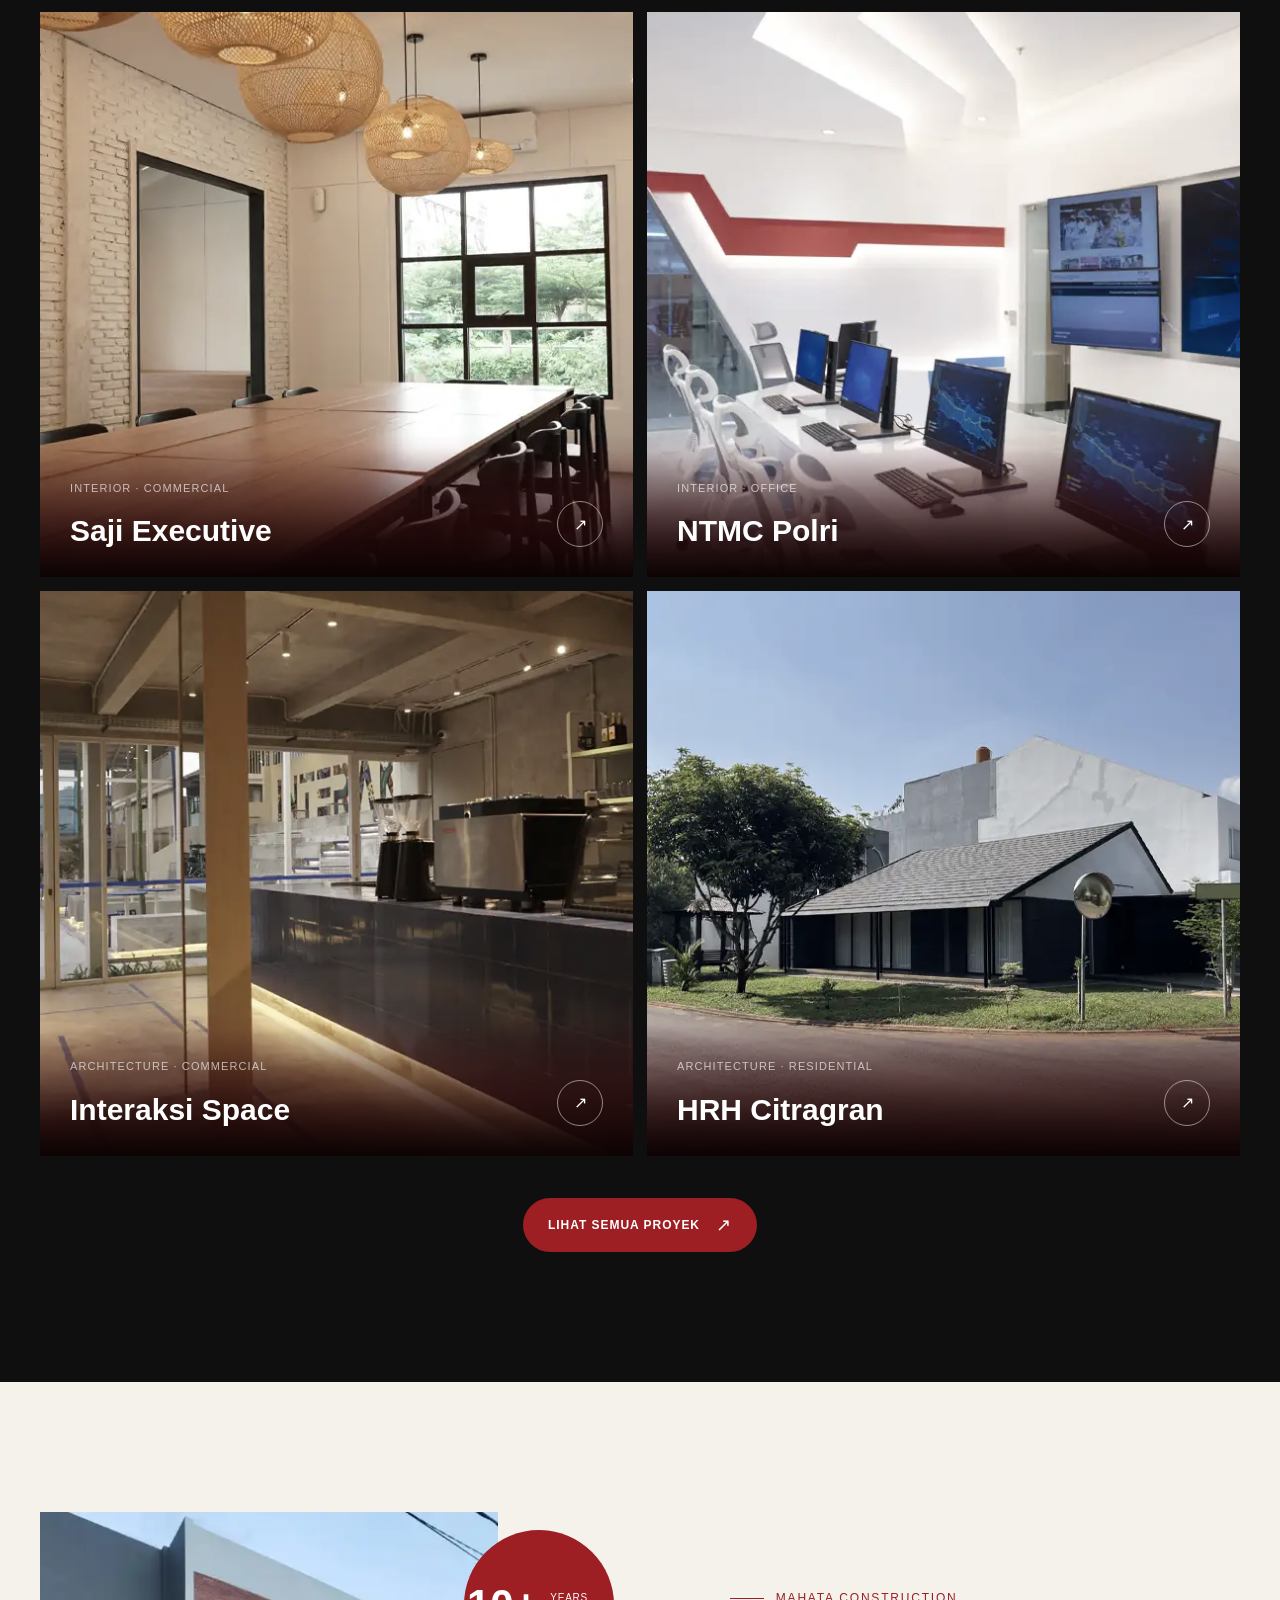
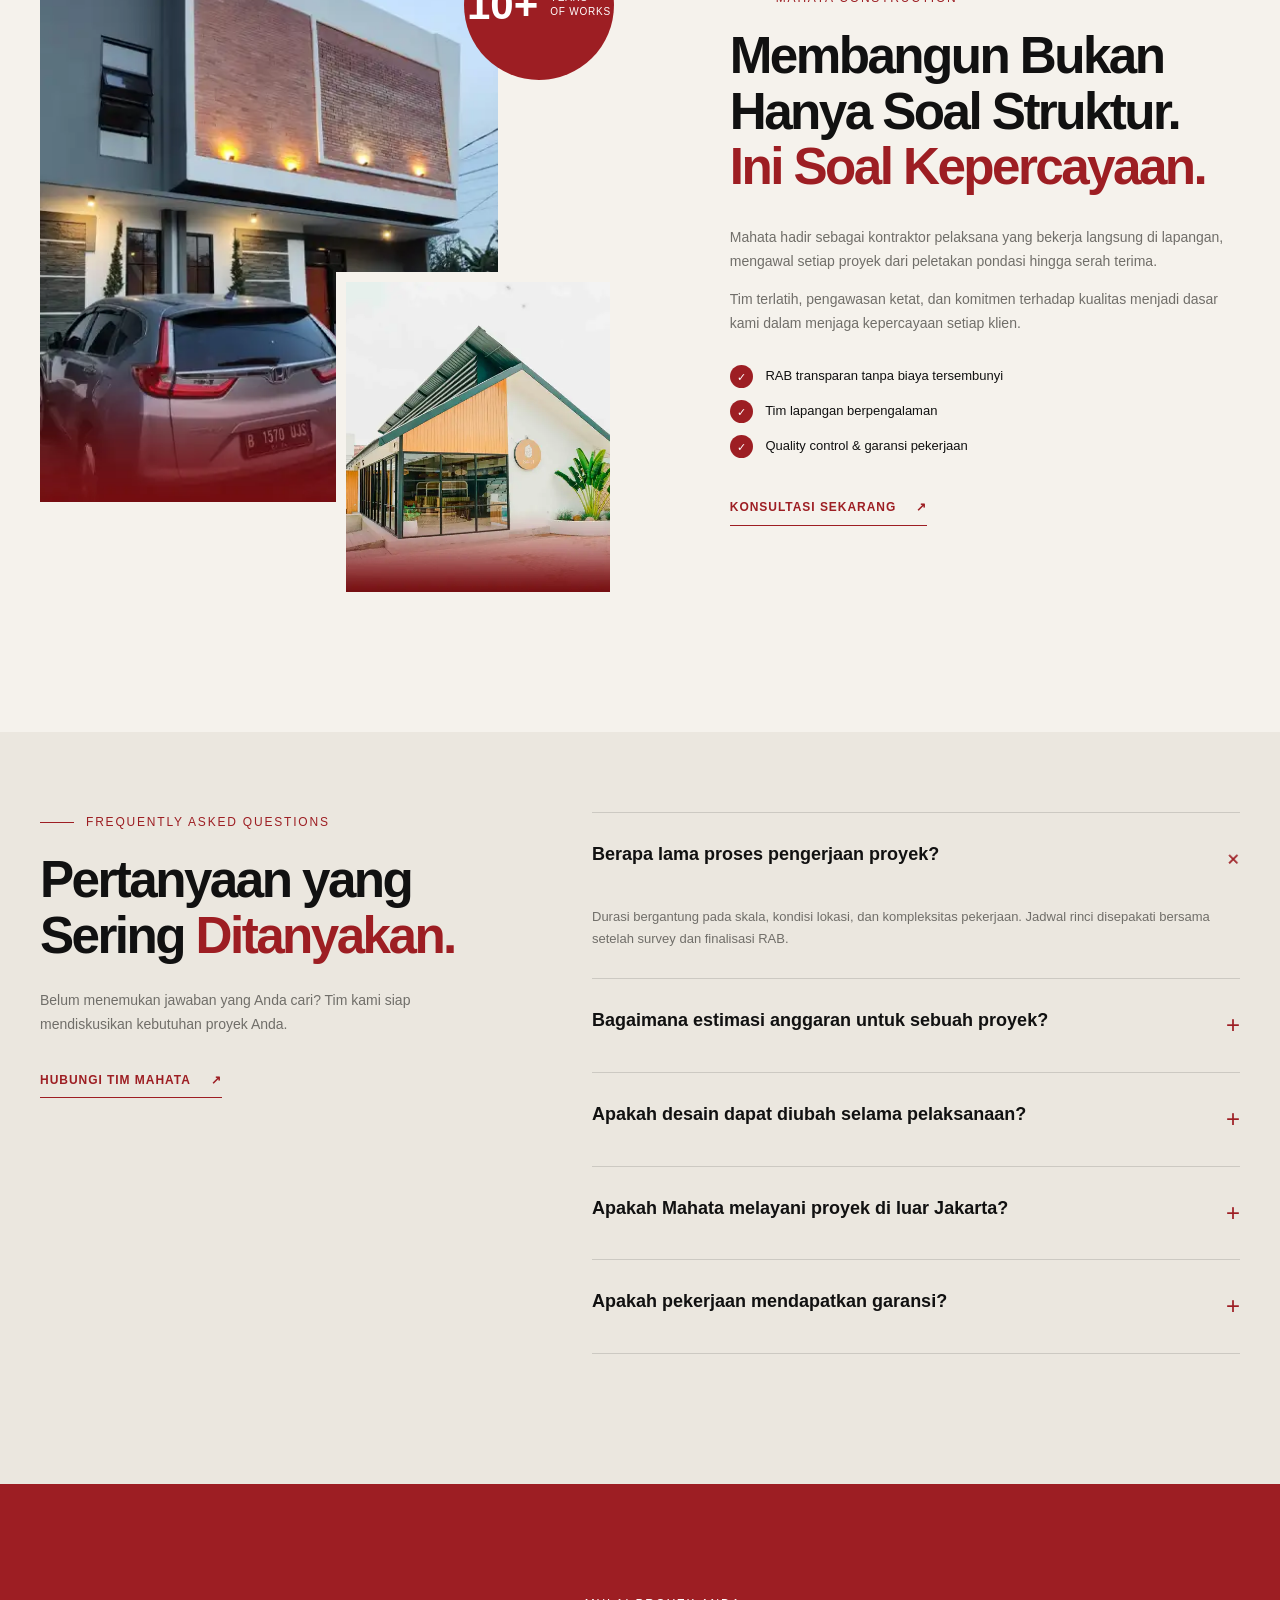
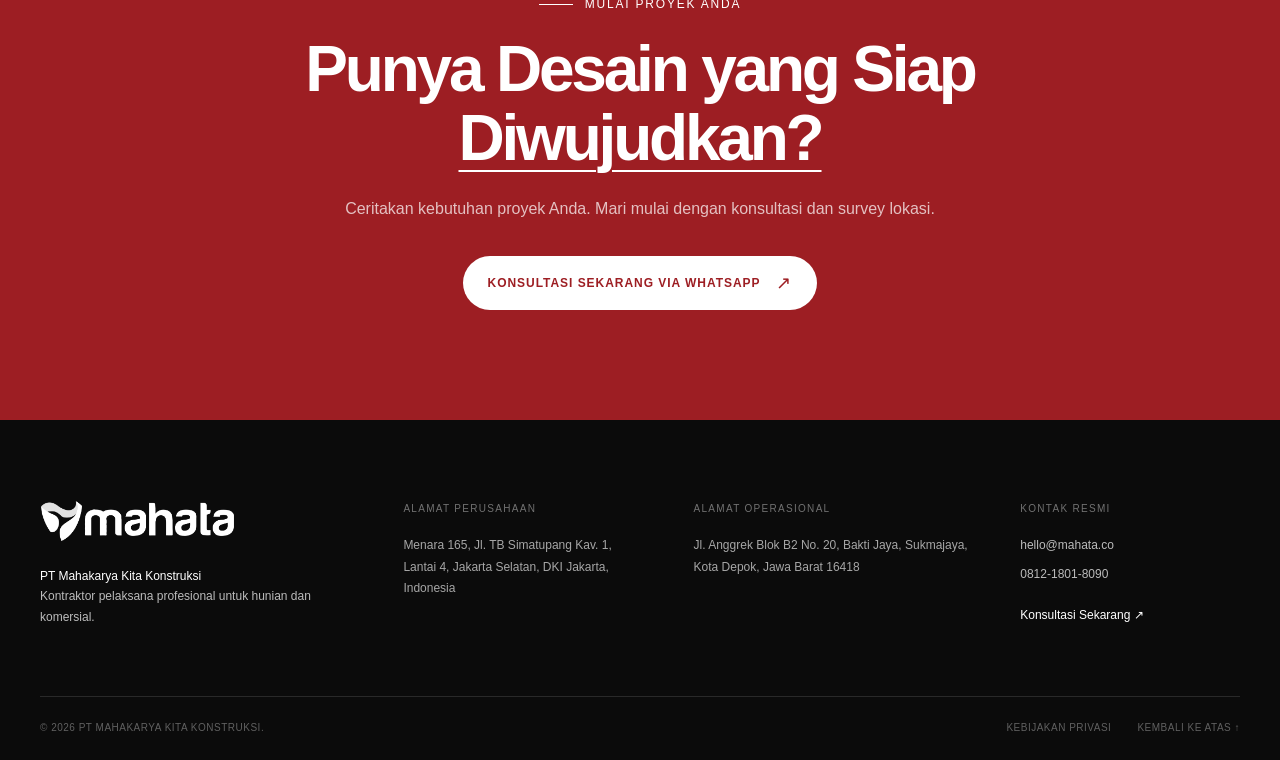
==== commit 4d3d299b: "Add files via upload" ====
--- a/index.html
+++ b/index.html
@@ -12,7 +12,7 @@
   <link rel="icon" href="favicon.ico" sizes="any">
   <link rel="icon" type="image/webp" href="assets/mahata-favicon.webp">
   <link rel="preload" href="assets/hero.webp" as="image" type="image/webp" fetchpriority="high">
-  <link rel="preload" href="assets/mahata-logo-optimized.webp" as="image" type="image/webp">
+  <link rel="preload" href="assets/mahata-logo.webp" as="image" type="image/webp">
   <link rel="preload" href="assets/fonts/lexend-latin.woff2" as="font" type="font/woff2" crossorigin>
   <link rel="preload" href="assets/fonts/manrope-latin.woff2" as="font" type="font/woff2" crossorigin>
   <style>:root{--ink:#111;--paper:#f5f2ec;--red:#9d1e23;--container:min(1200px,calc(100% - 48px))}*{box-sizing:border-box}html{scroll-behavior:smooth;scroll-padding-top:92px}body{margin:0;color:var(--ink);background:var(--paper);font-family:"Lexend",sans-serif;font-weight:300;line-height:1.7}body.menu-open{overflow:hidden}img{display:block;max-width:100%}a{color:inherit;text-decoration:none}.container{width:var(--container);margin-inline:auto}.site-header{position:fixed;inset:0 0 auto;z-index:100;padding:20px 0;color:#fff}.site-header.is-scrolled{padding:12px 0;background:rgba(15,15,15,.92)}.nav-wrap{display:flex;align-items:center;justify-content:space-between;gap:36px}.brand img{width:auto;height:46px;object-fit:contain;filter:brightness(0) invert(1)}.main-nav{display:flex;align-items:center;gap:34px;margin-left:auto}.main-nav a{font-size:14px;font-weight:400}.nav-cta{display:inline-flex;align-items:center;gap:12px;padding:11px 18px;border:1px solid rgba(255,255,255,.5);border-radius:999px;font-size:13px}.main-nav>.mobile-nav-cta,.menu-button{display:none}.hero{position:relative;min-height:100svh;display:flex;flex-direction:column;justify-content:center;color:#fff;background:#171717;overflow:hidden}.hero-media{position:absolute;inset:0;width:100%;height:100%;object-fit:cover;object-position:center}.hero-shade{position:absolute;inset:0;background:linear-gradient(90deg,rgba(8,8,8,.94),rgba(8,8,8,.16) 78%),linear-gradient(0deg,rgba(8,8,8,.75),transparent 45%)}.hero-content{position:relative;z-index:1;padding:160px 0 190px}.eyebrow{display:flex;align-items:center;gap:12px;margin:0 0 20px;font-size:12px;font-weight:500;letter-spacing:.15em;text-transform:uppercase}h1,h2,h3{font-family:"Manrope",sans-serif;line-height:1.08;margin-top:0}h1{max-width:1120px;margin-bottom:24px;font-size:clamp(2.75rem,4.5vw,5.1rem);line-height:1.07;letter-spacing:-.045em;font-weight:700}h1 em,h2 em{color:var(--red);font-style:normal}@media(max-width:980px){:root{--container:min(100% - 32px,760px)}.nav-cta{display:none}.menu-button{display:block;position:relative;z-index:3;width:44px;height:44px;border:0;background:transparent}.main-nav{position:fixed;inset:0;z-index:2;flex-direction:column;justify-content:center;align-items:flex-start;gap:22px;padding:90px 32px;background:#0f0f0f;transform:translateX(100%);visibility:hidden}.main-nav.is-open{transform:translateX(0);visibility:visible}.main-nav a{font-size:36px;font-weight:700}.main-nav>a.mobile-nav-cta{position:absolute;right:32px;bottom:24px;left:32px;display:flex;justify-content:space-between;padding:15px 18px;border-radius:999px;background:var(--red);font-size:13px}.hero-content{padding:145px 0 230px}}@media(max-width:640px){.hero{min-height:auto;display:block;padding-bottom:26px}.hero-media{object-position:64% center}.hero-content{padding:145px 0 42px}}</style>
@@ -32,7 +32,7 @@
   <header class="site-header is-scrolled" data-header>
     <div class="container nav-wrap">
       <a class="brand" href="#home" aria-label="Mahata, kembali ke beranda">
-        <img src="assets/mahata-logo-optimized.webp" alt="Mahata Construction" width="372" height="80" fetchpriority="high">
+        <img src="assets/mahata-logo.webp" alt="Mahata Construction" width="372" height="80" fetchpriority="high">
       </a>
 
       <button class="menu-button" type="button" aria-expanded="false" aria-controls="main-nav" data-menu-button>
@@ -261,7 +261,7 @@
   <footer class="site-footer">
     <div class="container footer-grid">
       <div class="footer-brand">
-        <img src="assets/mahata-logo-optimized.webp" alt="Mahata Construction" width="372" height="80" loading="lazy" decoding="async">
+        <img src="assets/mahata-logo.webp" alt="Mahata Construction" width="372" height="80" loading="lazy" decoding="async">
         <p><strong>PT Mahakarya Kita Konstruksi</strong><br>Kontraktor pelaksana profesional untuk hunian dan komersial.</p>
       </div>
       <div class="footer-address">
